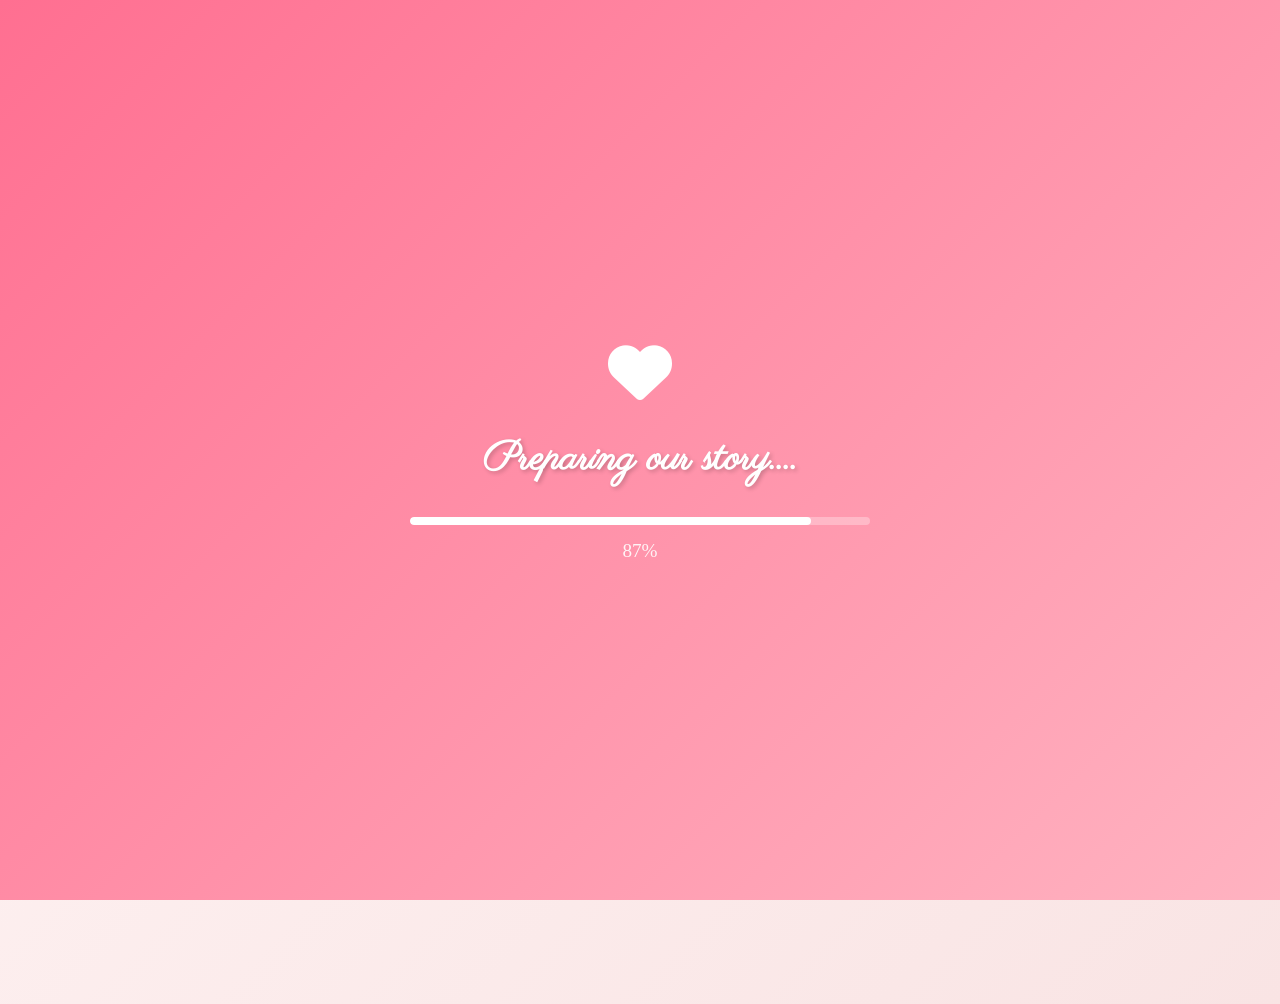
==== index.html @ 877147e9 "init" ====
<!DOCTYPE html>
<html lang="en">

<head>
    <meta charset="UTF-8">
    <meta name="viewport" content="width=device-width, initial-scale=1.0">
    <title>Our Love Story Flipbook</title>
    <link rel="stylesheet" href="https://cdnjs.cloudflare.com/ajax/libs/font-awesome/6.4.0/css/all.min.css">
    <style>
        @import url('https://fonts.googleapis.com/css2?family=Parisienne&Lora:wght@400;700&display=swap');

        :root {
            --primary-color: #ff6f91;
            --secondary-color: #ffb3c1;
            --accent-color: #ffe5d9;
            --dark-color: #2d1e2f;
            --light-color: #fff5f5;
            --shadow: 0 8px 30px rgba(0, 0, 0, 0.15);
            --glow: 0 0 20px rgba(255, 111, 145, 0.3);
        }

        * {
            margin: 0;
            padding: 0;
            box-sizing: border-box;
        }

        body {
            font-family: 'Lora', serif;
            background: linear-gradient(135deg, #fff5f5 0%, #f9e4e4 100%);
            min-height: 100vh;
            display: flex;
            flex-direction: column;
            justify-content: center;
            align-items: center;
            overflow-x: hidden;
            padding: 5vh 0;
        }

        .title-container {
            text-align: center;
            margin-bottom: 5vh;
            animation: writeTitle 2s ease-in forwards;
            position: relative;
        }

        .main-title {
            font-family: 'Parisienne', cursive;
            font-size: clamp(3rem, 8vw, 4.5rem);
            color: var(--primary-color);
            margin-bottom: 1rem;
            text-shadow: 3px 3px 6px rgba(0, 0, 0, 0.1);
        }

        .subtitle {
            color: var(--dark-color);
            font-size: clamp(1rem, 3vw, 1.5rem);
            font-weight: 400;
            opacity: 0;
            animation: fadeIn 1s ease-in 2s forwards;
        }

        .book-container {
            width: clamp(80%, 90vw, 95%);
            height: clamp(400px, 70vh, 650px);
            position: relative;
            perspective: 2500px;
            margin: 0 auto;
            background: url('https://www.transparenttextures.com/patterns/floral-pattern.png');
            background-size: 150px;
            border-radius: 20px;
            padding: 2vw;
            box-shadow: var(--shadow);
        }

        .book {
            position: absolute;
            width: 100%;
            height: 100%;
            transform-style: preserve-3d;
            transition: transform 1.2s cubic-bezier(0.7, 0, 0.3, 1);
        }

        .page-wrapper {
            position: absolute;
            width: 100%;
            height: 100%;
            transform-style: preserve-3d;
            transform-origin: center left;
            transition: transform 1.2s cubic-bezier(0.7, 0, 0.3, 1), box-shadow 0.6s;
            border-radius: 10px 20px 20px 10px;
            overflow: hidden;
        }

        .page {
            position: absolute;
            width: 50%;
            height: 100%;
            top: 0;
            transform-origin: left center;
            background-color: var(--light-color);
            border-radius: 10px;
            box-shadow: var(--shadow);
            display: flex;
            flex-direction: column;
            align-items: center;
            justify-content: center;
            overflow: hidden;
            background-image: url('https://www.transparenttextures.com/patterns/vintage-paper.png');
        }

        .front {
            width: 100%;
            height: 100%;
            transform-origin: left center;
            backface-visibility: hidden;
            -webkit-backface-visibility: hidden;
            z-index: 2;
            background-color: var(--light-color);
            border-radius: 10px 20px 20px 10px;
            box-shadow: inset -10px 0 40px -10px rgba(0, 0, 0, 0.1);
        }

        .back {
            width: 100%;
            height: 100%;
            transform-origin: left center;
            backface-visibility: hidden;
            -webkit-backface-visibility: hidden;
            z-index: 1;
            transform: rotateY(180deg);
            background-color: var(--light-color);
            border-radius: 20px 10px 10px 20px;
            box-shadow: inset 10px 0 40px -10px rgba(0, 0, 0, 0.1);
        }

        .page-content {
            width: 100%;
            height: 100%;
            display: flex;
            flex-direction: column;
            justify-content: center;
            align-items: center;
            text-align: center;
            padding: clamp(20px, 4vw, 40px);
            position: relative;
            animation: fadeContent 1s ease-in forwards;
            overflow: hidden;
        }

        .cover .page-content {
            background: linear-gradient(135deg, var(--primary-color) 0%, var(--secondary-color) 100%);
            color: white;
            position: relative;
            border: 2px solid transparent;
            background-clip: padding-box;
        }

        .cover .page-content::before {
            content: '';
            position: absolute;
            top: -10px;
            left: -10px;
            right: -10px;
            bottom: -10px;
            background: url('https://www.transparenttextures.com/patterns/floral-pattern.png');
            background-size: 100px;
            opacity: 0.3;
            z-index: -1;
            border-radius: 15px;
        }

        .cover-ribbon {
            position: absolute;
            top: 50%;
            left: -5%;
            width: 110%;
            height: clamp(30px, 5vw, 40px);
            background: linear-gradient(90deg, var(--secondary-color), var(--primary-color));
            transform: rotate(-10deg) translateY(-50%);
            box-shadow: 0 5px 15px rgba(0, 0, 0, 0.2);
            z-index: 3;
            opacity: 0.9;
        }

        .cover-ribbon::after {
            content: '';
            position: absolute;
            right: -5%;
            top: 0;
            width: clamp(20px, 4vw, 40px);
            height: 100%;
            background: var(--primary-color);
            clip-path: polygon(0 0, 100% 50%, 0 100%);
        }

        .cover-title {
            font-family: 'Parisienne', cursive;
            font-size: clamp(2.5rem, 6vw, 3.8rem);
            margin-bottom: clamp(15px, 3vw, 25px);
            text-shadow: 3px 3px 6px rgba(0, 0, 0, 0.2);
            position: relative;
        }

        .cover-title::before,
        .cover-title::after {
            content: '✨';
            position: absolute;
            font-size: clamp(1rem, 2vw, 1.5rem);
            animation: sparkleTitle 4s infinite ease-in-out;
        }

        .cover-title::before {
            top: -10px;
            left: -20px;
        }

        .cover-title::after {
            bottom: -10px;
            right: -20px;
            animation-delay: 2s;
        }

        .cover-subtitle {
            font-family: 'Lora', serif;
            font-size: clamp(1.2rem, 3vw, 1.8rem);
            margin-bottom: clamp(20px, 5vw, 40px);
        }

        .toc-content {
            width: 90%;
            max-width: 600px;
            max-height: 80%;
            padding: clamp(10px, 3vw, 20px);
            border: 2px dashed var(--secondary-color);
            border-radius: 15px;
            background: rgba(255, 245, 245, 0.8);
            overflow-y: auto;
        }

        .toc-title {
            font-family: 'Parisienne', cursive;
            font-size: clamp(1.8rem, 5vw, 3rem);
            color: var(--primary-color);
            margin-bottom: clamp(10px, 2vw, 20px);
        }

        .toc-list {
            list-style: none;
            font-family: 'Lora', serif;
            font-size: clamp(0.9rem, 2.5vw, 1.3rem);
            color: var(--dark-color);
        }

        .toc-list li {
            display: flex;
            justify-content: space-between;
            margin-bottom: clamp(5px, 1vw, 10px);
            padding: clamp(3px, 1vw, 5px) clamp(5px, 2vw, 10px);
            transition: background 0.3s;
            cursor: pointer;
        }

        .toc-list li:hover {
            background: var(--accent-color);
            border-radius: 5px;
        }
        .heart-bubble-container {
    width: 90%;
    height: clamp(150px, 35vh, 280px);
    position: relative;
    overflow: hidden;
    border-radius: 15px;
    background: linear-gradient(135deg, rgba(255, 111, 145, 0.1), rgba(255, 227, 227, 0.3));
    box-shadow: 0 8px 20px rgba(0, 0, 0, 0.15);
    margin: clamp(15px, 3vw, 25px) 0;
    animation: fadeInImage 1s ease-in 0.5s forwards;
}

.heart-bubble {
    position: absolute;
    width: clamp(20px, 5vw, 30px);
    height: clamp(20px, 5vw, 30px);
    background: radial-gradient(circle, rgba(255, 111, 145, 0.8), rgba(255, 111, 145, 0));
    clip-path: polygon(50% 0%, 100% 30%, 80% 100%, 20% 100%, 0% 30%);
    animation: floatBubble 5s infinite ease-in-out;
    opacity: 0.7;
}

.heart-bubble:nth-child(1) { left: 20%; animation-delay: 0s; }
.heart-bubble:nth-child(2) { left: 40%; animation-delay: 1s; }
.heart-bubble:nth-child(3) { left: 60%; animation-delay: 2s; }
.heart-bubble:nth-child(4) { left: 80%; animation-delay: 3s; }
.heart-bubble:nth-child(5) { left: 30%; animation-delay: 4s; }
.timeline-container {
    width: 90%;
    height: clamp(150px, 35vh, 280px);
    overflow-y: auto;
    border-radius: 15px;
    background: rgba(255, 245, 245, 0.9);
    box-shadow: 0 8px 20px rgba(0, 0, 0, 0.15);
    margin: clamp(15px, 3vw, 25px) 0;
    padding: 10px;
    position: relative;
    animation: fadeInImage 1s ease-in 0.5s forwards;
}

.timeline {
    position: relative;
    padding-left: 30px;
}

.timeline::before {
    content: '';
    position: absolute;
    left: 15px;
    top: 0;
    bottom: 0;
    width: 2px;
    background: var(--secondary-color);
}

.timeline-item {
    position: relative;
    margin-bottom: 20px;
    opacity: 0;
    animation: fadeIn 0.5s ease-in forwards;
}

.timeline-item:nth-child(1) { animation-delay: 0.2s; }
.timeline-item:nth-child(2) { animation-delay: 0.4s; }
.timeline-item:nth-child(3) { animation-delay: 0.6s; }

.timeline-item::before {
    content: '';
    position: absolute;
    left: -25px;
    top: 5px;
    width: 12px;
    height: 12px;
    background: var(--primary-color);
    border-radius: 50%;
    border: 2px solid var(--light-color);
}

.timeline-date {
    font-family: 'Lora', serif;
    font-size: clamp(0.8rem, 2vw, 1rem);
    color: var(--dark-color);
    font-weight: 600;
}

.timeline-text {
    font-family: 'Lora', serif;
    font-size: clamp(0.9rem, 2.5vw, 1.2rem);
    color: var(--dark-color);
    margin-top: 5px;
}

@media (max-width: 768px) {
    .timeline-container {
        height: clamp(120px, 30vh, 220px);
    }

    .timeline-text {
        font-size: clamp(0.8rem, 2vw, 1.1rem);
    }
}

@media (max-width: 480px) {
    .timeline-container {
        height: clamp(100px, 25vh, 180px);
    }

    .timeline-text {
        font-size: clamp(0.7rem, 1.8vw, 1rem);
    }
}
.letter-container {
    width: 90%;
    height: clamp(150px, 35vh, 280px);
    perspective: 1000px;
    border-radius: 15px;
    box-shadow: 0 8px 20px rgba(0, 0, 0, 0.15);
    margin: clamp(15px, 3vw, 25px) 0;
    display: flex;
    justify-content: center;
    align-items: center;
    background: rgba(255, 245, 245, 0.9);
    animation: fadeInImage 1s ease-in 0.5s forwards;
}

.letter {
    width: 80%;
    height: 60%;
    position: relative;
    transform-style: preserve-3d;
    transition: transform 1s ease;
}

.letter-front, .letter-back {
    position: absolute;
    width: 100%;
    height: 100%;
    backface-visibility: hidden;
    border-radius: 10px;
    display: flex;
    justify-content: center;
    align-items: center;
}

.letter-front {
    background: linear-gradient(135deg, var(--secondary-color), var(--primary-color));
    box-shadow: 0 5px 15px rgba(0, 0, 0, 0.2);
}

.letter-back {
    background: var(--light-color);
    transform: rotateY(180deg);
    padding: 15px;
}

.letter-text {
    font-family: 'Lora', serif;
    font-size: clamp(0.9rem, 2.5vw, 1.2rem);
    color: var(--dark-color);
    text-align: center;
}

.letter-container:hover .letter {
    transform: rotateY(180deg);
}

@media (max-width: 768px) {
    .letter-container {
        height: clamp(120px, 30vh, 220px);
    }

    .letter-text {
        font-size: clamp(0.8rem, 2vw, 1.1rem);
    }
}

@media (max-width: 480px) {
    .letter-container {
        height: clamp(100px, 25vh, 180px);
    }

    .letter-text {
        font-size: clamp(0.7rem, 1.8vw, 1rem);
    }
}
.love-quote {
    position: absolute;
    top: 50%;
    left: 50%;
    transform: translate(-50%, -50%);
    font-family: 'Parisienne', cursive;
    font-size: clamp(1.2rem, 3vw, 1.8rem);
    color: var(--primary-color);
    text-shadow: 1px 1px 3px rgba(0, 0, 0, 0.2);
    opacity: 0;
    animation: fadeIn 1s ease-in 0.5s forwards;
}

@keyframes floatBubble {
    0% {
        transform: translateY(100%) scale(0.5);
        opacity: 0;
    }
    50% {
        opacity: 0.7;
    }
    100% {
        transform: translateY(-150%) scale(1);
        opacity: 0;
    }
}

@media (max-width: 768px) {
    .heart-bubble-container {
        height: clamp(120px, 30vh, 220px);
    }

    .love-quote {
        font-size: clamp(1rem, 2.5vw, 1.5rem);
    }
}

@media (max-width: 480px) {
    .heart-bubble-container {
        height: clamp(100px, 25vh, 180px);
    }

    .love-quote {
        font-size: clamp(0.8rem, 2vw, 1.2rem);
    }
}

        .couple-content {
            display: flex;
            width: 100%;
            height: 80%;
            padding: clamp(10px, 2vw, 20px);
            background: linear-gradient(135deg, rgba(255, 245, 245, 0.9), rgba(255, 227, 227, 0.9));
            overflow-y: auto;
        }

        .person-info {
            width: 50%;
            display: flex;
            flex-direction: column;
            align-items: center;
            padding: clamp(5px, 1vw, 10px);
        }

        .person-photo {
            width: clamp(100px, 25vw, 200px);
            height: auto;
            aspect-ratio: 3/4;
            object-fit: cover;
            border-radius: 10px;
            box-shadow: 0 5px 15px rgba(0, 0, 0, 0.2);
            margin-bottom: clamp(10px, 2vw, 15px);
        }

        .person-name {
            font-family: 'Parisienne', cursive;
            font-size: clamp(1.2rem, 4vw, 2rem);
            color: var(--primary-color);
            margin-bottom: clamp(5px, 1vw, 10px);
        }

        .person-details {
            font-family: 'Lora', serif;
            font-size: clamp(0.8rem, 2vw, 1.1rem);
            color: var(--dark-color);
            text-align: center;
            line-height: 1.6;
        }

        .page-title {
            font-family: 'Parisienne', cursive;
            font-size: clamp(1.8rem, 5vw, 2.8rem);
            color: var(--primary-color);
            margin-bottom: clamp(15px, 3vw, 25px);
            position: relative;
            padding-bottom: 15px;
        }

        .page-title:after {
            content: '';
            position: absolute;
            bottom: 0;
            left: 50%;
            transform: translateX(-50%);
            height: 4px;
            width: clamp(60px, 10vw, 80px);
            background: var(--secondary-color);
            border-radius: 2px;
        }

        .image-container {
            width: 90%;
            height: clamp(150px, 35vh, 280px);
            overflow: hidden;
            border-radius: 15px;
            margin: clamp(15px, 3vw, 25px) 0;
            box-shadow: 0 8px 20px rgba(0, 0, 0, 0.15);
            position: relative;
            opacity: 0;
            animation: fadeInImage 1s ease-in 0.5s forwards;
        }

        .image-container img {
            width: 100%;
            height: 100%;
            object-fit: cover;
            transition: transform 0.6s ease, opacity 0.6s ease;
        }

        .image-container:hover img {
            transform: scale(1.1);
            opacity: 0.9;
        }

        .image-overlay {
            position: absolute;
            top: 0;
            left: 0;
            width: 100%;
            height: 100%;
            background: linear-gradient(to bottom, rgba(0, 0, 0, 0) 60%, rgba(0, 0, 0, 0.4) 100%);
        }

        .page-text {
            font-family: 'Lora', serif;
            font-size: clamp(1rem, 2.5vw, 1.4rem);
            line-height: 1.8;
            color: var(--dark-color);
            max-width: 90%;
            font-weight: 400;
        }

        .page-number {
            position: absolute;
            bottom: clamp(15px, 2vw, 25px);
            font-size: clamp(0.8rem, 2vw, 1rem);
            color: #888;
            font-weight: 400;
            font-style: italic;
        }

        .date-label {
            position: absolute;
            top: clamp(15px, 2vw, 25px);
            right: clamp(15px, 2vw, 25px);
            background-color: var(--accent-color);
            color: var(--dark-color);
            padding: clamp(6px, 1vw, 8px) clamp(10px, 2vw, 15px);
            font-size: clamp(0.8rem, 2vw, 1rem);
            border-radius: 25px;
            box-shadow: 0 3px 8px rgba(0, 0, 0, 0.1);
        }

        .flipped {
            transform: rotateY(-180deg);
            box-shadow: -8px 8px 20px rgba(0, 0, 0, 0.15);
        }

        .controls {
            display: flex;
            justify-content: center;
            gap: clamp(20px, 5vw, 40px);
            margin-top: clamp(20px, 5vh, 50px);
            animation: fadeIn 1s ease-in;
        }

        .btn {
            padding: clamp(10px, 2vw, 15px) clamp(20px, 5vw, 40px);
            background: linear-gradient(135deg, var(--primary-color) 0%, var(--secondary-color) 100%);
            color: white;
            border: none;
            border-radius: 50px;
            cursor: pointer;
            font-family: 'Lora', serif;
            font-size: clamp(0.9rem, 2.5vw, 1.2rem);
            font-weight: 600;
            letter-spacing: 1.5px;
            box-shadow: var(--glow);
            transition: all 0.4s ease;
            display: flex;
            align-items: center;
            justify-content: center;
            gap: 10px;
            touch-action: manipulation;
        }

        .btn:hover {
            transform: translateY(-5px) scale(1.05);
            box-shadow: 0 10px 25px rgba(255, 111, 145, 0.5);
        }

        .btn:active {
            transform: translateY(0);
        }

        .btn:disabled {
            background: linear-gradient(135deg, #ddd 0%, #eee 100%);
            box-shadow: 0 4px 15px rgba(0, 0, 0, 0.1);
            cursor: not-allowed;
            transform: none;
        }

        .bookmark {
            position: absolute;
            top: -15px;
            right: clamp(30px, 5vw, 50px);
            width: clamp(40px, 8vw, 50px);
            height: clamp(80px, 15vh, 100px);
            background: linear-gradient(135deg, var(--primary-color), var(--secondary-color));
            clip-path: polygon(0 0, 100% 0, 100% 100%, 50% 85%, 0 100%);
            z-index: 3;
            transition: transform 0.4s ease;
            animation: ribbonGlow 3s infinite ease-in-out;
        }
        .page-number {
    position: absolute;
    right: 20px; /* Đặt khoảng cách từ mép phải */
    bottom: 20px; /* Đặt khoảng cách từ mép dưới */
    font-size: clamp(0.8rem, 2vw, 1rem); /* Kích thước chữ linh hoạt */
    color: #ff6f61; /* Màu sắc phù hợp với giao diện */
    z-index: 10; /* Đảm bảo số trang không bị che bởi các phần tử khác */
}

        .bookmark:hover {
            transform: translateY(-8px);
        }

        .heart {
            position: absolute;
            color: var(--primary-color);
            animation: floatHeart 5s ease-in forwards;
            z-index: 1000;
            opacity: 0;
            font-size: clamp(1.2rem, 3vw, 1.8rem);
        }

        .sparkle {
            position: absolute;
            width: clamp(8px, 2vw, 10px);
            height: clamp(8px, 2vw, 10px);
            background: radial-gradient(circle, rgba(255, 255, 255, 0.8), rgba(255, 111, 145, 0));
            border-radius: 50%;
            animation: sparkle 1.5s ease-in-out forwards;
            z-index: 1000;
        }

        

        @keyframes floatHeart {
            0% {
                transform: translateY(0) rotate(0deg) scale(0);
                opacity: 0;
            }

            10% {
                opacity: 1;
                transform: translateY(0) rotate(0deg) scale(1);
            }

            100% {
                transform: translateY(-250px) rotate(360deg) scale(0.6);
                opacity: 0;
            }
        }

        @keyframes sparkle {
            0% {
                transform: scale(0);
                opacity: 1;
            }

            50% {
                transform: scale(1.5);
                opacity: 0.8;
            }

            100% {
                transform: scale(0);
                opacity: 0;
            }
        }

        @keyframes sparkleTitle {
            0% {
                opacity: 0;
                transform: scale(0.5);
            }

            50% {
                opacity: 1;
                transform: scale(1);
            }

            100% {
                opacity: 0;
                transform: scale(0.5);
            }
        }

        @keyframes ribbonGlow {
            0% {
                box-shadow: 0 0 10px var(--primary-color);
            }

            50% {
                box-shadow: 0 0 20px var(--secondary-color);
            }

            100% {
                box-shadow: 0 0 10px var(--primary-color);
            }
        }

        @keyframes fadeIn {
            from {
                opacity: 0;
                transform: translateY(30px);
            }

            to {
                opacity: 1;
                transform: translateY(0);
            }
        }

        @keyframes fadeInImage {
            from {
                opacity: 0;
                transform: translateY(20px);
            }

            to {
                opacity: 1;
                transform: translateY(0);
            }
        }

        @keyframes fadeContent {
            from {
                opacity: 0;
            }

            to {
                opacity: 1;
            }
        }

        @keyframes writeTitle {
            from {
                width: 0;
                opacity: 0;
            }

            to {
                width: 100%;
                opacity: 1;
            }
        }

        .page-corner {
            position: absolute;
            bottom: 0;
            right: 0;
            width: clamp(40px, 8vw, 60px);
            height: clamp(40px, 8vw, 60px);
            background: linear-gradient(135deg, transparent 50%, rgba(0, 0, 0, 0.05) 50%);
            border-radius: 0 0 10px 0;
            cursor: pointer;
            transition: background 0.3s;
        }

        .page-corner:hover {
            background: linear-gradient(135deg, transparent 50%, var(--secondary-color) 50%);
        }

        .polaroid {
            background: linear-gradient(145deg, #fff, #f5f5f5);
            padding: clamp(8px, 2vw, 12px) clamp(8px, 2vw, 12px) clamp(20px, 5vw, 35px);
            box-shadow: 0 6px 18px rgba(0, 0, 0, 0.15);
            transform: rotate(-5deg);
            transition: transform 0.4s ease;
            margin-bottom: clamp(15px, 3vw, 25px);
            border: 1px solid rgba(0, 0, 0, 0.05);
            width: clamp(200px, 50vw, 350px);
        }

        .polaroid:hover {
            transform: rotate(0) scale(1.05);
        }

        .polaroid img {
            width: 100%;
            height: auto;
            aspect-ratio: 4/3;
            object-fit: cover;
        }

        .polaroid-caption {
            font-family: 'Lora', serif;
            font-size: clamp(1rem, 2.5vw, 1.5rem);
            margin-top: clamp(8px, 2vw, 12px);
            color: var(--dark-color);
        }

        .last-page {
            background: linear-gradient(135deg, var(--secondary-color) 0%, var(--primary-color) 100%);
            color: white;
        }

        .heart-decoration {
            position: absolute;
            font-size: clamp(1.5rem, 4vw, 2.5rem);
            color: rgba(255, 255, 255, 0.25);
        }

        .flower-decoration {
            position: absolute;
            font-size: clamp(1.2rem, 3vw, 2rem);
            color: var(--secondary-color);
            opacity: 0.3;
        }

        .sound-toggle {
            position: absolute;
            top: clamp(15px, 2vw, 25px);
            right: clamp(15px, 2vw, 25px);
            background: rgba(255, 255, 255, 0.9);
            border-radius: 50%;
            width: clamp(40px, 8vw, 50px);
            height: clamp(40px, 8vw, 50px);
            display: flex;
            align-items: center;
            justify-content: center;
            cursor: pointer;
            box-shadow: 0 3px 10px rgba(0, 0, 0, 0.1);
            z-index: 1000;
            transition: all 0.4s;
        }

        .sound-toggle:hover {
            transform: scale(1.15);
            box-shadow: 0 5px 15px rgba(0, 0, 0, 0.2);
        }

        @media (max-width: 1024px) {
            .book-container {
                height: clamp(350px, 65vh, 550px);
            }

            .page-content {
                padding: clamp(15px, 3vw, 30px);
            }
        }

        @media (max-width: 768px) {
            .image-container {
        height: auto; /* Để ảnh tự điều chỉnh */
    }
            .book-container {
                height: clamp(300px, 60vh, 500px);
                width: 95%;
            }

            .main-title {
                font-size: clamp(2.5rem, 7vw, 3.5rem);
            }

            .cover-title {
                font-size: clamp(2rem, 5vw, 3rem);
            }

            .page-title {
                font-size: clamp(1.5rem, 4vw, 2.2rem);
            }

            .page-text {
                font-size: clamp(0.9rem, 2vw, 1.2rem);
                line-height: 1.6;
            }

            .image-container {
                height: clamp(120px, 30vh, 220px);
            }

            .polaroid {
                width: clamp(150px, 45vw, 300px);
            }

            .btn {
                padding: clamp(8px, 2vw, 12px) clamp(15px, 4vw, 30px);
                font-size: clamp(0.8rem, 2vw, 1rem);
            }

            .cover-ribbon {
                height: clamp(25px, 4vw, 35px);
            }

            .toc-content {
                width: 95%;
                max-height: 70%;
                padding: clamp(8px, 2vw, 15px);
            }

            .toc-title {
                font-size: clamp(1.5rem, 4vw, 2.5rem);
                margin-bottom: clamp(8px, 1.5vw, 15px);
            }

            .toc-list {
                font-size: clamp(0.8rem, 2vw, 1.1rem);
            }

            .toc-list li {
                margin-bottom: clamp(3px, 0.8vw, 8px);
                padding: clamp(2px, 0.8vw, 4px) clamp(4px, 1.5vw, 8px);
            }

            .couple-content {
                flex-direction: column;
                height: 85%;
                padding: clamp(8px, 1.5vw, 15px);
            }

            .person-info {
                width: 100%;
                padding: clamp(4px, 0.8vw, 8px);
            }

            .person-photo {
                width: clamp(80px, 20vw, 150px);
            }

            .person-name {
                font-size: clamp(1rem, 3vw, 1.8rem);
                margin-bottom: clamp(4px, 0.8vw, 8px);
            }

            .person-details {
                font-size: clamp(0.7rem, 1.8vw, 1rem);
                line-height: 1.5;
            }
        }

        @media (max-width: 480px) {
            .book-container {
                height: clamp(250px, 55vh, 450px);
                padding: 10px;
            }

            .main-title {
                font-size: clamp(2rem, 6vw, 3rem);
            }

            .subtitle {
                font-size: clamp(0.8rem, 2vw, 1.2rem);
            }

            .cover-title {
                font-size: clamp(1.8rem, 4vw, 2.5rem);
            }

            .cover-subtitle {
                font-size: clamp(1rem, 2.5vw, 1.4rem);
            }

            .page-title {
                font-size: clamp(1.2rem, 3vw, 1.8rem);
                margin-bottom: clamp(10px, 2vw, 15px);
            }

            .page-text {
                font-size: clamp(0.8rem, 2vw, 1rem);
            }

            .image-container {
                height: clamp(100px, 25vh, 180px);
            }

            .polaroid {
                width: clamp(120px, 40vw, 250px);
            }

            .btn {
                padding: clamp(6px, 1.5vw, 10px) clamp(12px, 3vw, 25px);
                font-size: clamp(0.7rem, 1.8vw, 0.9rem);
            }

            .bookmark {
                width: clamp(30px, 6vw, 40px);
                height: clamp(60px, 12vh, 80px);
            }

            .cover-ribbon {
                height: clamp(20px, 3vw, 30px);
                left: -8%;
                width: 116%;
            }

            .cover-ribbon::after {
                width: clamp(15px, 3vw, 20px);
            }

            .sound-toggle {
                width: clamp(30px, 6vw, 40px);
                height: clamp(30px, 6vw, 40px);
            }

            .toc-content {
                width: 98%;
                max-height: 65%;
                padding: clamp(5px, 1.5vw, 10px);
                border-width: 1px;
            }

            .toc-title {
                font-size: clamp(1.2rem, 3.5vw, 2rem);
                margin-bottom: clamp(5px, 1vw, 10px);
            }

            .toc-list {
                font-size: clamp(0.7rem, 1.8vw, 1rem);
            }

            .toc-list li {
                margin-bottom: clamp(2px, 0.5vw, 5px);
                padding: clamp(1px, 0.5vw, 3px) clamp(3px, 1vw, 5px);
            }

            .couple-content {
                padding: clamp(5px, 1vw, 10px);
                height: 80%;
            }

            .person-photo {
                width: clamp(60px, 18vw, 120px);
            }

            .person-name {
                font-size: clamp(0.9rem, 2.5vw, 1.5rem);
                margin-bottom: clamp(3px, 0.5vw, 5px);
            }

            .person-details {
                font-size: clamp(0.6rem, 1.5vw, 0.9rem);
                line-height: 1.4;
            }
        }

        @media (max-width: 360px) {
            .book-container {
                height: clamp(200px, 50vh, 400px);
            }

            .polaroid {
                width: clamp(100px, 35vw, 200px);
            }

            .image-container {
                height: clamp(80px, 20vh, 150px);
            }

            .toc-content {
                max-height: 60%;
                padding: clamp(3px, 1vw, 8px);
            }

            .toc-title {
                font-size: clamp(1rem, 3vw, 1.8rem);
            }

            .toc-list {
                font-size: clamp(0.6rem, 1.5vw, 0.9rem);
            }

            .couple-content {
                padding: clamp(3px, 0.8vw, 8px);
                height: 75%;
            }

            .person-photo {
                width: clamp(50px, 15vw, 100px);
            }
        }
        /* Loading Screen Styles */
.loading-screen {
    position: fixed;
    top: 0;
    left: 0;
    width: 100%;
    height: 100%;
    background: linear-gradient(135deg, #ff6f91 0%, #ffb3c1 100%);
    display: flex;
    justify-content: center;
    align-items: center;
    z-index: 9999;
    transition: opacity 0.8s ease, visibility 0.8s ease;
}

.loading-content {
    text-align: center;
    color: white;
    padding: 20px;
    max-width: 500px;
    width: 90%;
}

.loading-heart {
    font-size: 4rem;
    margin-bottom: 20px;
    animation: heartbeat 1.5s ease-in-out infinite;
}

.loading-title {
    font-family: 'Parisienne', cursive;
    font-size: clamp(1.5rem, 4vw, 2.5rem);
    margin-bottom: 30px;
    text-shadow: 2px 2px 4px rgba(0, 0, 0, 0.2);
}

.loading-bar {
    width: 100%;
    height: 8px;
    background: rgba(255, 255, 255, 0.3);
    border-radius: 10px;
    overflow: hidden;
    margin-bottom: 15px;
}

.loading-progress {
    width: 0%;
    height: 100%;
    background: white;
    border-radius: 10px;
    transition: width 0.3s ease;
}

.loading-text {
    font-family: 'Lora', serif;
    font-size: 1.2rem;
    opacity: 0.9;
}

@keyframes heartbeat {
    0% {
        transform: scale(1);
    }
    50% {
        transform: scale(1.1);
    }
    100% {
        transform: scale(1);
    }
}

/* Hide content initially */
body > *:not(.loading-screen) {
    opacity: 0;
    visibility: hidden;
    transition: opacity 0.5s ease, visibility 0.5s ease;
}

body.loaded > *:not(.loading-screen) {
    opacity: 1;
    visibility: visible;
}

body.loaded .loading-screen {
    opacity: 0;
    visibility: hidden;
}

.toc-section {
    margin-bottom: 25px;
    padding-bottom: 15px;
    border-bottom: 1px dashed var(--secondary-color);
}

.toc-section:last-child {
    border-bottom: none;
    margin-bottom: 0;
}

.toc-section-title {
    font-family: 'Lora', serif;
    font-size: clamp(1.1rem, 3vw, 1.4rem);
    color: var(--primary-color);
    margin-bottom: 15px;
    padding-bottom: 5px;
    border-bottom: 2px solid var(--accent-color);
}

.toc-list {
    list-style: none;
    font-family: 'Lora', serif;
    font-size: clamp(0.9rem, 2.5vw, 1.3rem);
    color: var(--dark-color);
}

.toc-list li {
    display: flex;
    justify-content: space-between;
    margin-bottom: clamp(5px, 1vw, 10px);
    padding: clamp(3px, 1vw, 5px) clamp(5px, 2vw, 10px);
    transition: background 0.3s;
    cursor: pointer;
    border-left: 3px solid transparent;
}

.toc-list li:hover {
    background: var(--accent-color);
    border-radius: 5px;
    border-left: 3px solid var(--primary-color);
}

/* Phần đầu tiên có màu nền nhẹ */
.toc-section:first-child .toc-list li {
    background: rgba(255, 111, 145, 0.05);
}

.toc-section:first-child .toc-list li:hover {
    background: rgba(255, 111, 145, 0.15);
}

/* Responsive adjustments */
@media (max-width: 768px) {
    .toc-section-title {
        font-size: clamp(1rem, 2.8vw, 1.2rem);
        margin-bottom: 10px;
    }
    
    .toc-list {
        font-size: clamp(0.8rem, 2vw, 1.1rem);
    }
    
    .toc-section {
        margin-bottom: 20px;
        padding-bottom: 10px;
    }
}

@media (max-width: 480px) {
    .toc-section-title {
        font-size: clamp(0.9rem, 2.5vw, 1.1rem);
    }
    
    .toc-list {
        font-size: clamp(0.7rem, 1.8vw, 1rem);
    }
    
    .toc-list li {
        padding: clamp(2px, 0.8vw, 4px) clamp(3px, 1.5vw, 8px);
    }
}

/* ===== FIXED PAGE 4 STYLES ===== */

/* Creative Layout for Page 4 */
.creative-layout {
    padding: 15px;
    overflow: hidden;
    position: relative;
    height: 100%;
    display: flex;
    flex-direction: column;
}

.creative-layout .page-title {
    font-size: 1.8rem;
    margin-bottom: 15px;
    text-align: center;
    color: var(--primary-color);
    text-shadow: 2px 2px 4px rgba(0, 0, 0, 0.1);
    flex-shrink: 0;
}

/* Photo Collage - FIXED HEIGHT AND SPACING */
.photo-collage {
    position: relative;
    width: 100%;
    height: 240px; /* Giảm chiều cao */
    margin: 10px 0;
    overflow: hidden;
    flex-grow: 1;
}

.photo-item {
    position: relative;
    transition: transform 0.4s ease;
    z-index: 1;
}

.photo-item:hover {
    transform: scale(1.05) rotate(0deg) !important;
    z-index: 10 !important;
}

.photo-frame {
    background: white;
    padding: 8px;
    border-radius: 8px;
    box-shadow: 0 6px 20px rgba(0, 0, 0, 0.15);
    position: relative;
    border: 2px solid var(--secondary-color);
    transition: transform 0.4s ease;
}

.photo-frame img {
    width: 140px;
    height: 140px;
    object-fit: cover;
    border-radius: 5px;
    display: block;
    transition: transform 0.4s ease;
}

.photo-frame:hover {
    transform: scale(1.02);
}

.photo-frame:hover img {
    transform: scale(1.03);
}

.photo-caption {
    text-align: center;
    font-family: 'Lora', serif;
    font-size: 0.75rem;
    color: var(--primary-color);
    margin-top: 5px;
    font-weight: 600;
}


/* FIXED POSITIONS - Photo 1 - Top left, rotated */
.photo-1 {
    top: 5px;
    left: 5px;
    transform: rotate(-8deg);
    z-index: 2;
}

/* FIXED POSITIONS - Photo 2 - Top right, rotated opposite */
.photo-2 {
    top: 5px;
    right: 5px;
    transform: rotate(6deg);
    z-index: 2;
}

/* FIXED POSITIONS - Photo 3 - Center, bigger */
.photo-3 {
    top: 60px; /* Điều chỉnh vị trí */
    left: 50%;
    transform: translateX(-50%) rotate(-2deg);
    z-index: 3;
}

/* Polaroid frames */
.polaroid-frame {
    background: white;
    padding: 8px 8px 30px 8px;
    border-radius: 3px;
    box-shadow: 0 4px 15px rgba(0, 0, 0, 0.15);
    position: relative;
    border: 1px solid #eee;
}

.polaroid-frame img {
    width: 120px; /* Giảm kích thước */
    height: 120px;
    object-fit: cover;
    border-radius: 2px;
    display: block;
}

.polaroid-label {
    text-align: center;
    font-family: 'Lora', serif;
    font-size: 0.75rem;
    color: #666;
    margin-top: 5px;
    font-weight: 500;
}

.polaroid-tape {
    position: absolute;
    top: -10px;
    left: 50%;
    transform: translateX(-50%);
    width: 40px;
    height: 15px;
    background: rgba(255, 255, 255, 0.7);
    clip-path: polygon(0% 0%, 100% 0%, 80% 100%, 20% 100%);
    opacity: 0.8;
}

/* Main photo frame */
.photo-main-frame {
    position: relative;
    background: white;
    padding: 8px;
    border-radius: 8px;
    box-shadow: 0 8px 25px rgba(0, 0, 0, 0.2);
    border: 2px solid var(--secondary-color);
}

.photo-main-frame img {
    width: 140px; /* Giảm kích thước */
    height: 140px;
    object-fit: cover;
    border-radius: 5px;
    display: block;
}

.heart-burst {
    position: absolute;
    top: -10px;
    right: -10px;
    width: 25px;
    height: 25px;
    background: var(--primary-color);
    border-radius: 50%;
    display: flex;
    align-items: center;
    justify-content: center;
    z-index: 4;
    animation: pulse 2s infinite ease-in-out;
    box-shadow: 0 4px 15px rgba(255, 111, 145, 0.4);
}

.heart-burst i {
    color: white;
    font-size: 0.9rem;
}

.photo-caption-main {
    text-align: center;
    font-family: 'Lora', serif;
    font-size: 0.75rem;
    color: var(--primary-color);
    margin-top: 5px;
    font-weight: 600;
    line-height: 1.3;
}

/* FIXED POSITIONS - Floating text bubbles */
.floating-text {
    position: absolute;
    z-index: 5;
}

/* FIXED - Floating 1 position */
.floating-1 {
    top: 30px;
    left: 50%;
    transform: translateX(-50%) rotate(-3deg);
}

/* FIXED - Floating 2 position */
.floating-2 {
    bottom: 20px;
    left: 50%;
    transform: translateX(-50%) rotate(4deg);
}

.text-bubble {
    background: rgba(255, 255, 255, 0.95);
    padding: 8px 10px;
    border-radius: 12px;
    box-shadow: 0 4px 12px rgba(0, 0, 0, 0.1);
    border: 1px solid var(--secondary-color);
    max-width: 130px;
    font-family: 'Lora', serif;
    font-size: 0.7rem;
    line-height: 1.3;
    color: var(--dark-color);
    text-align: center;
    position: relative;
}

.text-bubble:before {
    content: '';
    position: absolute;
    bottom: -6px;
    left: 50%;
    transform: translateX(-50%);
    width: 0;
    height: 0;
    border-left: 6px solid transparent;
    border-right: 6px solid transparent;
    border-top: 6px solid var(--secondary-color);
}

/* FIXED - Footer text with better spacing */
.collage-footer {
    margin-top: 10px;
    padding: 10px;
    background: rgba(255, 245, 245, 0.7);
    border-radius: 10px;
    border-left: 4px solid var(--primary-color);
    flex-shrink: 0;
}

.love-note {
    font-family: 'Lora', serif;
    font-size: 0.8rem;
    line-height: 1.4;
    color: var(--dark-color);
    text-align: center;
    margin-bottom: 5px;
}

.highlight {
    color: var(--primary-color);
    font-weight: 600;
    font-size: 0.9rem;
    text-shadow: 1px 1px 2px rgba(0, 0, 0, 0.1);
}

.signature {
    text-align: center;
    margin-top: 8px;
    position: relative;
}

.signature-line {
    width: 60px;
    height: 1px;
    background: var(--primary-color);
    margin: 0 auto 4px;
    opacity: 0.6;
}

.signature span {
    font-family: 'Parisienne', cursive;
    font-size: 1rem;
    color: var(--primary-color);
}

/* Animations */
@keyframes pulse {
    0% {
        transform: scale(1);
        box-shadow: 0 4px 15px rgba(255, 111, 145, 0.4);
    }
    50% {
        transform: scale(1.1);
        box-shadow: 0 6px 20px rgba(255, 111, 145, 0.6);
    }
    100% {
        transform: scale(1);
        box-shadow: 0 4px 15px rgba(255, 111, 145, 0.4);
    }
}

/* FIXED - Responsive adjustments */
@media (max-width: 768px) {
    .creative-layout .page-title {
        font-size: 1.5rem;
        margin-bottom: 10px;
    }
    
    .photo-collage {
        height: 220px;
        margin: 8px 0;
    }
    
    .polaroid-frame img {
        width: 100px;
        height: 100px;
    }
    
    .photo-main-frame img {
        width: 120px;
        height: 120px;
    }
    
    .photo-1 {
        top: 3px;
        left: 3px;
        transform: rotate(-10deg) scale(0.9);
    }
    
    .photo-2 {
        top: 3px;
        right: 3px;
        transform: rotate(8deg) scale(0.9);
    }
    
    .photo-3 {
        top: 50px;
        transform: translateX(-50%) rotate(-3deg) scale(0.9);
    }
    
    .floating-1 {
        top: 25px;
    }
    
    .floating-2 {
        bottom: 15px;
    }
    
    .text-bubble {
        max-width: 110px;
        padding: 6px 8px;
        font-size: 0.65rem;
    }
    
    .love-note {
        font-size: 0.75rem;
        line-height: 1.3;
    }
}

@media (max-width: 480px) {
    .creative-layout .page-title {
        font-size: 1.3rem;
        margin-bottom: 8px;
    }
    
    .photo-collage {
        height: 180px;
    }
    
    .polaroid-frame img {
        width: 80px;
        height: 80px;
    }
    
    .photo-main-frame img {
        width: 100px;
        height: 100px;
    }
    
    .photo-1 {
        transform: rotate(-12deg) scale(0.8);
    }
    
    .photo-2 {
        transform: rotate(10deg) scale(0.8);
    }
    
    .photo-3 {
        top: 40px;
        transform: translateX(-50%) rotate(-4deg) scale(0.8);
    }
    
    .floating-1 {
        top: 20px;
    }
    
    .floating-2 {
        bottom: 10px;
    }
    
    .text-bubble {
        max-width: 90px;
        padding: 5px 7px;
        font-size: 0.6rem;
        line-height: 1.2;
    }
    
    .love-note {
        font-size: 0.7rem;
        line-height: 1.2;
    }
    
    .collage-footer {
        padding: 8px;
        margin-top: 5px;
    }
}

/* ===== MULTIPLE LAYOUT STYLES ===== */

/* Layout 1: Classic 3-photo with different arrangement */
.layout-1 {
    padding: 15px;
    overflow: hidden;
    position: relative;
    height: 100%;
    display: flex;
    flex-direction: column;
}

.layout-1 .page-title {
    font-size: 1.8rem;
    margin-bottom: 15px;
    text-align: center;
    color: var(--primary-color);
    text-shadow: 2px 2px 4px rgba(0, 0, 0, 0.1);
    flex-shrink: 0;
}

.layout-1 .photo-collage {
    position: relative;
    width: 100%;
    height: 240px;
    margin: 10px 0;
    overflow: hidden;
    flex-grow: 1;
    display: flex;
    justify-content: center;
    align-items: center;
    gap: 15px;
}

/* Photo arrangement for layout 1 - Horizontal */
.layout-1 .photo-item {
    flex: 1;
}

.layout-1 .photo-item:nth-child(1) {
    transform: rotate(-3deg);
}

.layout-1 .photo-item:nth-child(2) {
    transform: rotate(2deg);
    z-index: 2;
}

.layout-1 .photo-item:nth-child(3) {
    transform: rotate(1deg);
}

/* Layout 2: Pyramid arrangement */
.layout-2 {
    padding: 15px;
    overflow: hidden;
    position: relative;
    height: 100%;
    display: flex;
    flex-direction: column;
}

.layout-2 .page-title {
    font-size: 1.8rem;
    margin-bottom: 15px;
    text-align: center;
    color: var(--primary-color);
    text-shadow: 2px 2px 4px rgba(0, 0, 0, 0.1);
    flex-shrink: 0;
}

.layout-2 .photo-collage {
    position: relative;
    width: 100%;
    height: 240px;
    margin: 10px 0;
    overflow: hidden;
    flex-grow: 1;
    display: flex;
    flex-direction: column;
    align-items: center;
    justify-content: center;
}

.layout-2 .photo-item {
    position: absolute;
}

.layout-2 .photo-item:nth-child(1) {
    top: 20px;
    left: 50%;
    transform: translateX(-50%) rotate(-5deg);
}

.layout-2 .photo-item:nth-child(2) {
    bottom: 40px;
    left: 20%;
    transform: rotate(3deg);
}

.layout-2 .photo-item:nth-child(3) {
    bottom: 40px;
    right: 20%;
    transform: rotate(-4deg);
}

/* Layout 3: Diagonal arrangement */
.layout-3 {
    padding: 15px;
    overflow: hidden;
    position: relative;
    height: 100%;
    display: flex;
    flex-direction: column;
}

.layout-3 .page-title {
    font-size: 1.8rem;
    margin-bottom: 15px;
    text-align: center;
    color: var(--primary-color);
    text-shadow: 2px 2px 4px rgba(0, 0, 0, 0.1);
    flex-shrink: 0;
}

.layout-3 .photo-collage {
    position: relative;
    width: 100%;
    height: 240px;
    margin: 10px 0;
    overflow: hidden;
    flex-grow: 1;
}

.layout-3 .photo-item {
    position: absolute;
}

.layout-3 .photo-item:nth-child(1) {
    top: 20px;
    left: 20px;
    transform: rotate(-8deg);
}

.layout-3 .photo-item:nth-child(2) {
    top: 60px;
    left: 50%;
    transform: translateX(-50%) rotate(2deg);
    z-index: 3;
}

.layout-3 .photo-item:nth-child(3) {
    bottom: 20px;
    right: 20px;
    transform: rotate(6deg);
}

/* Layout 4: Circular arrangement */
.layout-4 {
    padding: 15px;
    overflow: hidden;
    position: relative;
    height: 100%;
    display: flex;
    flex-direction: column;
}

.layout-4 .page-title {
    font-size: 1.8rem;
    margin-bottom: 15px;
    text-align: center;
    color: var(--primary-color);
    text-shadow: 2px 2px 4px rgba(0, 0, 0, 0.1);
    flex-shrink: 0;
}

.layout-4 .photo-collage {
    position: relative;
    width: 100%;
    height: 240px;
    margin: 10px 0;
    overflow: hidden;
    flex-grow: 1;
    display: flex;
    justify-content: center;
    align-items: center;
}

.layout-4 .photo-item {
    position: absolute;
    animation: float 3s ease-in-out infinite;
}

.layout-4 .photo-item:nth-child(1) {
    top: 30%;
    left: 20%;
    transform: rotate(-10deg);
    animation-delay: 0s;
}

.layout-4 .photo-item:nth-child(2) {
    top: 30%;
    right: 20%;
    transform: rotate(10deg);
    animation-delay: 1s;
}

.layout-4 .photo-item:nth-child(3) {
    bottom: 20%;
    left: 50%;
    transform: translateX(-50%) rotate(-5deg);
    animation-delay: 2s;
    z-index: 3;
}

.layout-4 .photo-item:hover {
    animation: none !important;
}

@keyframes float {
    0%, 100% {
        transform: translateY(0) rotate(var(--rotate, 0deg));
    }
    50% {
        transform: translateY(-10px) rotate(var(--rotate, 0deg));
    }
}

/* Layout 5: Vertical stack with text on side */
.layout-5 {
    padding: 15px;
    overflow: hidden;
    position: relative;
    height: 100%;
    display: flex;
    flex-direction: row;
    gap: 20px;
}

.layout-5 .page-title {
    font-size: 1.8rem;
    margin-bottom: 15px;
    text-align: center;
    color: var(--primary-color);
    text-shadow: 2px 2px 4px rgba(0, 0, 0, 0.1);
    flex-shrink: 0;
    width: 100%;
}

.layout-5 .photo-collage {
    flex: 1;
    display: flex;
    flex-direction: column;
    gap: 15px;
    justify-content: center;
}

.layout-5 .photo-item {
    position: relative;
}

.layout-5 .photo-item:nth-child(1) {
    transform: rotate(-2deg);
}

.layout-5 .photo-item:nth-child(2) {
    transform: rotate(1deg);
    align-self: center;
}

.layout-5 .photo-item:nth-child(3) {
    transform: rotate(3deg);
    align-self: flex-end;
}

.layout-5 .text-content {
    flex: 1;
    display: flex;
    flex-direction: column;
    justify-content: center;
    padding: 15px;
    background: rgba(255, 245, 245, 0.7);
    border-radius: 10px;
    border-left: 4px solid var(--primary-color);
}

/* Layout 6: Triangle arrangement */
.layout-6 {
    padding: 15px;
    overflow: hidden;
    position: relative;
    height: 100%;
    display: flex;
    flex-direction: column;
}

.layout-6 .page-title {
    font-size: 1.8rem;
    margin-bottom: 15px;
    text-align: center;
    color: var(--primary-color);
    text-shadow: 2px 2px 4px rgba(0, 0, 0, 0.1);
    flex-shrink: 0;
}

.layout-6 .photo-collage {
    position: relative;
    width: 100%;
    height: 240px;
    margin: 10px 0;
    overflow: hidden;
    flex-grow: 1;
}

.layout-6 .photo-item {
    position: absolute;
}

.layout-6 .photo-item:nth-child(1) {
    top: 10%;
    left: 25%;
    transform: rotate(-5deg);
}

.layout-6 .photo-item:nth-child(2) {
    top: 10%;
    right: 25%;
    transform: rotate(5deg);
}

.layout-6 .photo-item:nth-child(3) {
    bottom: 10%;
    left: 50%;
    transform: translateX(-50%) rotate(0deg);
    z-index: 2;
}

/* Layout 7: Diamond arrangement */
.layout-7 {
    padding: 15px;
    overflow: hidden;
    position: relative;
    height: 100%;
    display: flex;
    flex-direction: column;
}

.layout-7 .page-title {
    font-size: 1.8rem;
    margin-bottom: 15px;
    text-align: center;
    color: var(--primary-color);
    text-shadow: 2px 2px 4px rgba(0, 0, 0, 0.1);
    flex-shrink: 0;
}

.layout-7 .photo-collage {
    position: relative;
    width: 100%;
    height: 240px;
    margin: 10px 0;
    overflow: hidden;
    flex-grow: 1;
}

.layout-7 .photo-item {
    position: absolute;
}

.layout-7 .photo-item:nth-child(1) {
    top: 20%;
    left: 20%;
    transform: rotate(-7deg);
}

.layout-7 .photo-item:nth-child(2) {
    top: 20%;
    right: 20%;
    transform: rotate(7deg);
}

.layout-7 .photo-item:nth-child(3) {
    bottom: 20%;
    left: 40%;
    transform: rotate(-3deg);
    z-index: 2;
}

/* Text bubble styles for different layouts */
.text-bubble-1 {
    background: rgba(255, 255, 255, 0.95);
    padding: 12px 15px;
    border-radius: 15px;
    box-shadow: 0 5px 15px rgba(0, 0, 0, 0.1);
    border: 2px solid var(--secondary-color);
    max-width: 200px;
    font-family: 'Lora', serif;
    font-size: 0.85rem;
    line-height: 1.4;
    color: var(--dark-color);
    text-align: center;
    position: absolute;
    z-index: 5;
}

.text-bubble-2 {
    background: linear-gradient(135deg, var(--accent-color), #fff);
    padding: 10px 12px;
    border-radius: 12px;
    box-shadow: 0 4px 12px rgba(0, 0, 0, 0.1);
    border: 1px dashed var(--primary-color);
    max-width: 180px;
    font-family: 'Lora', serif;
    font-size: 0.8rem;
    line-height: 1.3;
    color: var(--dark-color);
    text-align: center;
    position: absolute;
    z-index: 5;
}

/* Responsive adjustments for all layouts */
@media (max-width: 768px) {
    .layout-1 .photo-collage,
    .layout-2 .photo-collage,
    .layout-3 .photo-collage,
    .layout-4 .photo-collage,
    .layout-6 .photo-collage,
    .layout-7 .photo-collage {
        height: 200px;
    }
    
    .layout-5 {
        flex-direction: column;
    }
    
    .layout-5 .photo-collage {
        height: 180px;
        flex-direction: row;
        justify-content: center;
        gap: 10px;
    }
    
    .photo-frame img {
        width: 100px;
        height: 100px;
    }
}

@media (max-width: 480px) {
    .layout-1 .photo-collage,
    .layout-2 .photo-collage,
    .layout-3 .photo-collage,
    .layout-4 .photo-collage,
    .layout-6 .photo-collage,
    .layout-7 .photo-collage {
        height: 160px;
    }
    
    .layout-5 .photo-collage {
        height: 140px;
    }
    
    .photo-frame img {
        width: 80px;
        height: 80px;
    }
    
    .text-bubble-1,
    .text-bubble-2 {
        max-width: 120px;
        padding: 8px 10px;
        font-size: 0.7rem;
    }
}


  /* Layout tập trung vào văn bản */
    .text-layout {
        padding: 25px;
        height: 100%;
        display: flex;
        flex-direction: column;
        align-items: center;
        background: linear-gradient(135deg, rgba(255, 245, 245, 0.95), rgba(255, 230, 230, 0.9));
        position: relative;
        overflow: hidden;
    }

    .text-layout .page-title {
        font-size: 1.8rem;
        margin-bottom: 20px;
        color: var(--primary-color);
        text-align: center;
        text-shadow: 1px 1px 3px rgba(0, 0, 0, 0.1);
        position: relative;
        padding-bottom: 10px;
    }

    .text-layout .page-title:after {
        content: '';
        position: absolute;
        bottom: 0;
        left: 50%;
        transform: translateX(-50%);
        width: 80px;
        height: 3px;
        background: linear-gradient(to right, transparent, var(--primary-color), transparent);
    }

    .text-scroll-container {
        width: 100%;
        height: 70%;
        overflow-y: auto;
        padding: 15px;
        background: rgba(255, 255, 255, 0.85);
        border-radius: 15px;
        box-shadow: 0 5px 20px rgba(0, 0, 0, 0.1);
        border: 1px solid var(--secondary-color);
    }

    .text-content {
        padding: 15px;
    }

    .story-text {
        font-family: 'Lora', serif;
        font-size: 1.1rem;
        line-height: 1.8;
        color: var(--dark-color);
        text-align: justify;
        margin-bottom: 20px;
    }

    /* Icon trang trí */
    .letter-icon {
        text-align: center;
        margin: 15px 0;
    }

    .letter-icon i {
        font-size: 2.5rem;
        color: var(--primary-color);
        animation: pulse 2s infinite;
    }

    .signature-box {
        text-align: center;
        margin-top: 25px;
        padding-top: 15px;
        border-top: 1px dashed var(--secondary-color);
    }

    .signature-name {
        font-family: 'Parisienne', cursive;
        font-size: 1.5rem;
        color: var(--primary-color);
        display: block;
        margin-top: 5px;
    }

    /* Quote box */
    .quote-box {
        background: linear-gradient(135deg, var(--accent-color), #fff);
        padding: 20px;
        border-radius: 10px;
        margin: 20px 0;
        text-align: center;
        position: relative;
        border-left: 5px solid var(--primary-color);
    }

    .quote-text {
        font-family: 'Lora', serif;
        font-size: 1.3rem;
        font-style: italic;
        color: var(--dark-color);
        line-height: 1.6;
    }

    .quote-box .fa-quote-left {
        position: absolute;
        top: 10px;
        left: 10px;
        color: var(--primary-color);
        opacity: 0.5;
    }

    .quote-box .fa-quote-right {
        position: absolute;
        bottom: 10px;
        right: 10px;
        color: var(--primary-color);
        opacity: 0.5;
    }

    /* Teardrop icon */
    .teardrop-icon {
        text-align: center;
        margin: 15px 0;
    }

    .teardrop-icon i {
        font-size: 2.5rem;
        color: #4da6ff;
        animation: teardropFall 3s infinite;
    }

    /* Comfort box */
    .comfort-box {
        background: rgba(255, 111, 145, 0.1);
        padding: 15px;
        border-radius: 10px;
        margin-top: 20px;
        text-align: center;
        border: 1px solid rgba(255, 111, 145, 0.3);
    }

    .comfort-title {
        font-family: 'Lora', serif;
        font-size: 1.2rem;
        color: var(--primary-color);
        margin-bottom: 5px;
    }

    .comfort-text {
        font-family: 'Lora', serif;
        font-size: 1rem;
        color: var(--dark-color);
        font-style: italic;
    }

    /* Celebration header */
    .celebration-header {
        text-align: center;
        margin-bottom: 20px;
    }

    .celebration-header i {
        font-size: 3rem;
        color: gold;
        margin-bottom: 10px;
        display: block;
    }

    .achievement-title {
        font-family: 'Parisienne', cursive;
        font-size: 1.8rem;
        color: var(--primary-color);
    }

    /* Accomplishment list */
    .accomplishment-list {
        margin: 20px 0;
    }

    .accomplishment-item {
        display: flex;
        align-items: center;
        margin-bottom: 10px;
        padding: 8px;
        background: rgba(255, 255, 255, 0.7);
        border-radius: 8px;
        transition: transform 0.3s;
    }

    .accomplishment-item:hover {
        transform: translateX(5px);
        background: rgba(255, 111, 145, 0.1);
    }

    .accomplishment-item i {
        color: gold;
        margin-right: 10px;
        font-size: 1.2rem;
    }

    .accomplishment-item span {
        font-family: 'Lora', serif;
        font-size: 1rem;
        color: var(--dark-color);
    }

    /* Media recommendation */
    .media-recommendation {
        text-align: center;
    }

    .media-header {
        font-size: 2.5rem;
        color: var(--primary-color);
        margin-bottom: 20px;
    }

    .recommendation-box {
        background: rgba(255, 255, 255, 0.9);
        padding: 20px;
        border-radius: 15px;
        box-shadow: 0 5px 15px rgba(0, 0, 0, 0.1);
    }

    .recommendation-title {
        font-family: 'Lora', serif;
        font-size: 1.3rem;
        color: var(--dark-color);
        margin-bottom: 20px;
    }

    .mood-selection {
        display: grid;
        grid-template-columns: repeat(2, 1fr);
        gap: 15px;
        margin-bottom: 20px;
    }

    .mood-option {
        padding: 15px;
        background: rgba(255, 111, 145, 0.1);
        border-radius: 10px;
        cursor: pointer;
        transition: all 0.3s;
        display: flex;
        flex-direction: column;
        align-items: center;
        justify-content: center;
        border: 2px solid transparent;
    }

    .mood-option:hover {
        background: rgba(255, 111, 145, 0.2);
        border-color: var(--primary-color);
        transform: translateY(-3px);
    }

    .mood-option i {
        font-size: 1.8rem;
        color: var(--primary-color);
        margin-bottom: 8px;
    }

    .mood-option span {
        font-family: 'Lora', serif;
        font-size: 0.9rem;
        color: var(--dark-color);
        text-align: center;
    }

    .recommendation-text {
        font-family: 'Lora', serif;
        font-size: 1rem;
        line-height: 1.6;
        color: var(--dark-color);
        text-align: center;
    }

    /* Motivation box */
    .motivation-box {
        padding: 20px;
    }

    .motivation-header {
        text-align: center;
        margin-bottom: 20px;
    }

    .motivation-header i {
        font-size: 2.5rem;
        color: gold;
        margin-bottom: 10px;
        display: block;
    }

    .motivation-header h3 {
        font-family: 'Parisienne', cursive;
        font-size: 1.8rem;
        color: var(--primary-color);
    }

    .motivation-quote {
        font-family: 'Lora', serif;
        font-size: 1.2rem;
        font-style: italic;
        text-align: center;
        color: var(--dark-color);
        margin-bottom: 25px;
        padding: 15px;
        background: rgba(255, 111, 145, 0.05);
        border-radius: 10px;
        border-left: 4px solid var(--primary-color);
    }

    .motivation-tips {
        margin: 25px 0;
    }

    .tip {
        display: flex;
        align-items: flex-start;
        margin-bottom: 15px;
        padding: 12px;
        background: rgba(255, 255, 255, 0.8);
        border-radius: 10px;
        transition: transform 0.3s;
    }

    .tip:hover {
        transform: translateX(5px);
        background: rgba(255, 111, 145, 0.1);
    }

    .tip-number {
        background: var(--primary-color);
        color: white;
        width: 30px;
        height: 30px;
        border-radius: 50%;
        display: flex;
        align-items: center;
        justify-content: center;
        margin-right: 15px;
        font-family: 'Lora', serif;
        font-weight: bold;
        flex-shrink: 0;
    }

    .tip-text {
        font-family: 'Lora', serif;
        font-size: 1rem;
        color: var(--dark-color);
        line-height: 1.5;
    }

    .motivation-note {
        font-family: 'Lora', serif;
        font-size: 1.1rem;
        line-height: 1.6;
        color: var(--dark-color);
        text-align: center;
        margin-top: 20px;
        padding: 15px;
        background: rgba(255, 111, 145, 0.05);
        border-radius: 10px;
        font-style: italic;
    }

    /* Birthday layout */
    .birthday-layout {
        background: linear-gradient(135deg, #ffeff3, #ffe6ea);
    }

    .birthday-celebration {
        text-align: center;
    }

    .birthday-cake {
        position: relative;
        width: 80px;
        height: 60px;
        margin: 0 auto 25px;
    }

    .cake-layer {
        position: absolute;
        background: #ffb3c1;
        border-radius: 10px;
    }

    .cake-layer:nth-child(1) {
        width: 80px;
        height: 25px;
        bottom: 0;
        background: linear-gradient(to bottom, #ffb3c1, #ff8fa3);
    }

    .cake-layer:nth-child(2) {
        width: 60px;
        height: 20px;
        bottom: 25px;
        left: 10px;
        background: linear-gradient(to bottom, #ff8fa3, #ff6f91);
    }

    .candle {
        position: absolute;
        width: 8px;
        height: 25px;
        background: white;
        top: -25px;
        left: 50%;
        transform: translateX(-50%);
        border-radius: 4px;
    }

    .flame {
        position: absolute;
        width: 15px;
        height: 20px;
        background: linear-gradient(to bottom, gold, orange);
        top: -20px;
        left: 50%;
        transform: translateX(-50%);
        border-radius: 50% 50% 20% 20%;
        animation: flicker 1.5s infinite alternate;
    }

    .birthday-wish {
        background: rgba(255, 255, 255, 0.9);
        padding: 20px;
        border-radius: 15px;
        box-shadow: 0 5px 15px rgba(0, 0, 0, 0.1);
    }

    .wish-title {
        font-family: 'Parisienne', cursive;
        font-size: 2rem;
        color: var(--primary-color);
        margin-bottom: 15px;
    }

    .wish-text {
        font-family: 'Lora', serif;
        font-size: 1.1rem;
        line-height: 1.6;
        color: var(--dark-color);
        margin-bottom: 20px;
    }

    .wish-list {
        margin: 20px 0;
    }

    .wish-item {
        display: flex;
        align-items: center;
        margin-bottom: 12px;
        padding: 10px;
        background: rgba(255, 111, 145, 0.05);
        border-radius: 8px;
        transition: transform 0.3s;
    }

    .wish-item:hover {
        transform: translateX(5px);
        background: rgba(255, 111, 145, 0.1);
    }

    .wish-item i {
        color: var(--primary-color);
        margin-right: 15px;
        font-size: 1.2rem;
    }

    .wish-item span {
        font-family: 'Lora', serif;
        font-size: 1rem;
        color: var(--dark-color);
    }

    .final-wish {
        font-family: 'Lora', serif;
        font-size: 1.1rem;
        line-height: 1.6;
        color: var(--dark-color);
        text-align: center;
        margin-top: 20px;
        padding: 15px;
        background: rgba(255, 111, 145, 0.05);
        border-radius: 10px;
        font-style: italic;
    }

    /* Hiệu ứng trang trí */
    .floating-hearts {
        position: absolute;
        width: 100%;
        height: 100%;
        pointer-events: none;
        z-index: 1;
    }

    .floating-hearts i {
        position: absolute;
        color: rgba(255, 111, 145, 0.3);
        font-size: 1.5rem;
        animation: float 6s infinite ease-in-out;
    }

    .floating-hearts i:nth-child(1) {
        top: 15%;
        left: 10%;
        animation-delay: 0s;
    }

    .floating-hearts i:nth-child(2) {
        top: 30%;
        right: 15%;
        animation-delay: 2s;
    }

    .floating-hearts i:nth-child(3) {
        bottom: 20%;
        left: 20%;
        animation-delay: 4s;
    }

    .decoration-elements {
        position: absolute;
        width: 100%;
        height: 100%;
        pointer-events: none;
        z-index: 1;
    }

    .decoration-circle {
        position: absolute;
        border-radius: 50%;
        background: rgba(255, 111, 145, 0.1);
        animation: float 8s infinite ease-in-out;
    }

    .decoration-circle:nth-child(1) {
        width: 40px;
        height: 40px;
        top: 10%;
        right: 10%;
        animation-delay: 0s;
    }

    .decoration-circle:nth-child(2) {
        width: 60px;
        height: 60px;
        bottom: 15%;
        left: 15%;
        animation-delay: 4s;
    }

    .decoration-circle:nth-child(3) {
        width: 30px;
        height: 30px;
        top: 40%;
        left: 10%;
        animation-delay: 2s;
    }

    .confetti-effect {
        position: absolute;
        width: 100%;
        height: 100%;
        pointer-events: none;
        z-index: 1;
    }

    .confetti {
        position: absolute;
        width: 10px;
        height: 10px;
        background: var(--primary-color);
        opacity: 0.7;
        animation: confettiFall 5s infinite linear;
    }

    .confetti:nth-child(1) {
        top: -10px;
        left: 20%;
        animation-delay: 0s;
        background: #ff6f91;
    }

    .confetti:nth-child(2) {
        top: -10px;
        left: 50%;
        animation-delay: 1s;
        background: #ffb3c1;
    }

    .confetti:nth-child(3) {
        top: -10px;
        left: 80%;
        animation-delay: 2s;
        background: #ffe5d9;
    }

    .music-notes {
        position: absolute;
        width: 100%;
        height: 100%;
        pointer-events: none;
        z-index: 1;
    }

    .music-notes i {
        position: absolute;
        color: rgba(255, 111, 145, 0.3);
        font-size: 2rem;
        animation: floatNote 4s infinite ease-in-out;
    }

    .music-notes i:nth-child(1) {
        top: 20%;
        left: 15%;
        animation-delay: 0s;
    }

    .music-notes i:nth-child(2) {
        top: 40%;
        right: 20%;
        animation-delay: 1s;
    }

    .music-notes i:nth-child(3) {
        bottom: 30%;
        left: 25%;
        animation-delay: 2s;
    }

    .energy-sparks {
        position: absolute;
        width: 100%;
        height: 100%;
        pointer-events: none;
        z-index: 1;
    }

    .spark {
        position: absolute;
        width: 8px;
        height: 8px;
        background: gold;
        border-radius: 50%;
        animation: sparkle 1.5s infinite;
    }

    .spark:nth-child(1) {
        top: 25%;
        left: 20%;
        animation-delay: 0s;
    }

    .spark:nth-child(2) {
        top: 35%;
        right: 25%;
        animation-delay: 0.5s;
    }

    .spark:nth-child(3) {
        bottom: 25%;
        left: 30%;
        animation-delay: 1s;
    }

    .birthday-confetti {
        position: absolute;
        width: 100%;
        height: 100%;
        pointer-events: none;
        z-index: 1;
    }

    .confetti-piece {
        position: absolute;
        width: 12px;
        height: 12px;
        opacity: 0.7;
        animation: birthdayConfetti 6s infinite linear;
    }

    .confetti-piece:nth-child(1) {
        background: #ff6f91;
        top: -12px;
        left: 15%;
        animation-delay: 0s;
    }

    .confetti-piece:nth-child(2) {
        background: #ffb3c1;
        top: -12px;
        left: 35%;
        animation-delay: 1s;
    }

    .confetti-piece:nth-child(3) {
        background: gold;
        top: -12px;
        left: 55%;
        animation-delay: 2s;
    }

    .confetti-piece:nth-child(4) {
        background: #ffe5d9;
        top: -12px;
        left: 75%;
        animation-delay: 3s;
    }

    .confetti-piece:nth-child(5) {
        background: #ff8fa3;
        top: -12px;
        left: 90%;
        animation-delay: 4s;
    }

    /* Animations */
    @keyframes pulse {
        0% { transform: scale(1); }
        50% { transform: scale(1.1); }
        100% { transform: scale(1); }
    }

    @keyframes teardropFall {
        0% {
            transform: translateY(-10px);
            opacity: 0;
        }
        50% {
            opacity: 1;
        }
        100% {
            transform: translateY(20px);
            opacity: 0;
        }
    }

    @keyframes float {
        0%, 100% {
            transform: translateY(0) rotate(0deg);
        }
        50% {
            transform: translateY(-20px) rotate(180deg);
        }
    }

    @keyframes floatNote {
        0%, 100% {
            transform: translateY(0) rotate(0deg) scale(1);
            opacity: 0.3;
        }
        50% {
            transform: translateY(-15px) rotate(180deg) scale(1.2);
            opacity: 0.6;
        }
    }

    @keyframes confettiFall {
        0% {
            transform: translateY(-100px) rotate(0deg);
            opacity: 0;
        }
        10% {
            opacity: 1;
        }
        90% {
            opacity: 1;
        }
        100% {
            transform: translateY(500px) rotate(360deg);
            opacity: 0;
        }
    }

    @keyframes sparkle {
        0%, 100% {
            transform: scale(1);
            opacity: 1;
        }
        50% {
            transform: scale(1.5);
            opacity: 0.5;
        }
    }

    @keyframes flicker {
        0%, 100% {
            transform: translateX(-50%) scale(1);
            opacity: 1;
        }
        50% {
            transform: translateX(-50%) scale(1.1);
            opacity: 0.8;
        }
    }

    @keyframes birthdayConfetti {
        0% {
            transform: translateY(-100px) rotate(0deg);
            opacity: 0;
        }
        10% {
            opacity: 1;
        }
        90% {
            opacity: 1;
        }
        100% {
            transform: translateY(600px) rotate(720deg);
            opacity: 0;
        }
    }

    /* Responsive adjustments */
    @media (max-width: 768px) {
        .text-layout {
            padding: 15px;
        }
        
        .text-layout .page-title {
            font-size: 1.5rem;
            margin-bottom: 15px;
        }
        
        .story-text {
            font-size: 1rem;
            line-height: 1.6;
        }
        
        .text-scroll-container {
            height: 65%;
            padding: 10px;
        }
        
        .mood-selection {
            grid-template-columns: 1fr;
        }
        
        .motivation-quote {
            font-size: 1rem;
        }
        
        .tip-text {
            font-size: 0.9rem;
        }
    }

    @media (max-width: 480px) {
        .text-layout .page-title {
            font-size: 1.3rem;
        }
        
        .story-text {
            font-size: 0.9rem;
        }
        
        .text-scroll-container {
            height: 60%;
        }
        
        .quote-text {
            font-size: 1.1rem;
        }
        
        .motivation-header h3 {
            font-size: 1.5rem;
        }
        
        .wish-title {
            font-size: 1.6rem;
        }
    }

    </style>
</head>

<body>
    <div class="loading-screen" id="loadingScreen">
    <div class="loading-content">
        <div class="loading-heart">
            <i class="fas fa-heart"></i>
        </div>
        <h2 class="loading-title">Preparing our story....</h2>
        <div class="loading-bar">
            <div class="loading-progress"></div>
        </div>
        <p class="loading-text">0%</p>
    </div>
</div>
    <div class="sound-toggle" id="soundToggle">
        <i class="fas fa-volume-up"></i>
    </div>

    <div class="title-container">
        <h1 class="main-title">Our Love Story</h1>
        <p class="subtitle">A whisper of forever in every page</p>
    </div>

    <div class="book-container" id="bookContainer">
        <div class="book" id="book">
            <!-- Cover -->
            <div class="page-wrapper" id="cover">
                <div class="front">
                    <div class="bookmark"></div>
                    <div class="cover-ribbon"></div>
                    <div class="page-content cover">
                        <h1 class="cover-title">Our Love Story</h1>
                        <p class="cover-subtitle">Two hearts, one eternal tale</p>
                        <div class="polaroid" style="transform: rotate(5deg);">
                            <img src="/image/couple.jpg" alt="Couple silhouette">
                            <p class="polaroid-caption">Yours, always</p>
                        </div>
                        <i class="fas fa-heart heart-decoration" style="top: 8%; left: 8%;"></i>
                        <i class="fas fa-heart heart-decoration" style="top: 15%; right: 10%;"></i>
                        <i class="fas fa-heart heart-decoration" style="bottom: 10%; left: 12%;"></i>
                        <i class="fas fa-heart heart-decoration" style="bottom: 20%; right: 8%;"></i>
                    </div>
                </div>
                <div class="back"></div>
            </div>


            <div class="page-wrapper">
                <div class="front">
                    <div class="page-content">
                        <h2 class="page-title">About Us</h2>
                        <div class="couple-content">
                            <div class="person-info">
                                <img class="person-photo" src="/image/vinh.jpg" alt="Person 1">
                                <h3 class="person-name">Tran Ngoc Vinh</h3>
                                <p class="person-details">
                                    Age: 24<br>
                                    Instagram: @kyoshi.2109<br>
                                </p>
                            </div>
                            <div class="person-info">
                                <img class="person-photo" src="/image/ngan1.jpg" alt="Person 2">
                                <h3 class="person-name">Nguyen Thi Ngan</h3>
                                <p class="person-details">
                                    Age: 22<br>
                                    Instagram: @_nagnneyugn_<br>
                                </p>
                            </div>
                        </div>
                        <i class="fas fa-flower flower-decoration" style="top: 10px; left: 10px;"></i>
                        <div class="page-corner"></div>
                        <span class="page-number">2</span>
                    </div>
                </div>
                <div class="back">
                    <div class="page-content">
                        <div class="date-label">Aug 1, 2023</div>
                        <h2 class="page-title">Our Beginning</h2>
                        <div class="image-container">
                            <img src="/api/placeholder/400/250" alt="Couple in park">
                            <div class="image-overlay"></div>
                        </div>
                        <p class="page-text"></p>
                        <i class="fas fa-flower flower-decoration" style="bottom: 10px; right: 10px;"></i>
                        <div class="page-corner"></div>
                        <span class="page-number">3</span>
                    </div>
                </div>
            </div>
            <!-- Table of Contents -->
<div class="page-wrapper">
    <div class="front">
        <div class="page-content">
            <div class="toc-content">
                <h2 class="toc-title">Table of Contents</h2>
                
                <!-- Phần 1: Những kỷ niệm đầu tiên -->
                <div class="toc-section">
                    <h3 class="toc-section-title">Những kỷ niệm đầu tiên của chúng mình</h3>
                    <ul class="toc-list">
                        <li data-page="3"><span>Chúng mình quen nhau như thế nào</span><span>3</span></li>
                        <li data-page="4"><span>12/11/2025</span><span>4</span></li>
                        <li data-page="5"><span>14/11/2025 </span><span>6</span></li>
                        <li data-page="6"><span>18/11/2025 </span><span>7</span></li>
                        <li data-page="7"><span>22/11/2025 </span><span>8</span></li>
                        <li data-page="8"><span>25/11/2025 </span><span>9</span></li>
                        <li data-page="9"><span>30/11/2025 </span><span>10</span></li>
                        <li data-page="10"><span>8/12/2025 </span><span>11</span></li>
                        <li data-page="11"><span>10/12/2025 </span><span>12</span></li>
                        <li data-page="12"><span>19/12/2025 </span><span>13</span></li>
                        <li data-page="13"><span>21/12/2025 </span><span>14</span></li>
                        <li data-page="14"><span>25/12/2025 </span><span>15</span></li>
                        <li data-page="15"><span>26/12/2025 </span><span>16</span></li>
                        <li data-page="16"><span>27/12/2025 </span><span>17</span></li>
                        <li data-page="17"><span>29/12/2025 </span><span>18</span></li>
                        <li data-page="18"><span>5/1/2026 </span><span>19</span></li>
                        <li data-page="19"><span>6/1/2026 </span><span>20</span></li>
                        <li data-page="20"><span>7/1/2026 </span><span>21</span></li>
                        <li data-page="21"><span>8/1/2026 </span><span>22</span></li>
                        <li data-page="22"><span>16/1/2026 </span><span>23</span></li>
                        <li data-page="23"><span>17/1/2026 </span><span>24</span></li>
                        <li data-page="24"><span>26/1/2026 </span><span>25</span></li>
                        <li data-page="25"><span>27/1/2026 </span><span>26</span></li>
                        <li data-page="26"><span>3/2/2026 </span><span>27</span></li>


                    </ul>
                </div>

                <!-- Phần 2: Những phần còn lại -->
                <div class="toc-section">
                    <h3 class="toc-section-title">Những câu chuyện của chúng mình (đang làm)</h3>
                    <ul class="toc-list">
                        <li data-page="27"><span>Khi cậu sợ mình quên cậu</span><span>28</span></li>
                        <li data-page="28"><span>Khi cậu quay về nhà sau một ngày mệt mỏi</span><span>27</span></li>
                        <li data-page="29"><span>Khi cậu thấy muốn khóc</span><span>28</span></li>
                        <li data-page="30"><span>Khi hoàn thành một điều cậu đã luôn mong ước</span><span>29</span></li>
                        <li data-page="31"><span>Khi cậu cần mình gợi ý 1 bản nhạc/bộ phim</span><span>30</span></li>
                        <li data-page="32"><span>Khi cậu thiếu động lực</span><span>31</span></li>
                        <li data-page="33"><span>Vào ngày sinh nhật cậu</span><span>32</span></li>
                        <li data-page="34"><span>Khi cậu bị ốm</span><span>33</span></li>
                        <li data-page="35"><span>Vào ngày Valentine</span><span>34</span></li>
                        <li data-page="36"><span>Nếu mình không có nói chuyện với nhau nhiều như trước</span><span>35</span></li>
                        <li data-page="37"><span>Vào tết Nguyên Đán</span><span>36</span></li>
                        <li data-page="38"><span>Vào ngày Giáng Sinh</span><span>37</span></li>
                        <li data-page="39"><span>Khi kết quả không được như cậu mong chờ</span><span>38</span></li>
                        <li data-page="40"><span>Khi cậu mất ngủ</span><span>39</span></li>
                        <li data-page="41"><span>Khi muốn biết mình yêu cậu đến nhường nào</span><span>40</span></li>
                        <li data-page="42"><span>Khi muốn biết mình thường làm gì khi nhớ cậu</span><span>41</span></li>
                        <li data-page="43"><span>Khi cậu thấy tự ti về bản thân</span><span>42</span></li>
                        <li data-page="44"><span>Khi cậu sắp làm một việc quan trọng</span><span>43</span></li>
                        <li data-page="45"><span>Muốn nghe một bí mật không nè</span><span>44</span></li>
                        <li data-page="46"><span>Khi muốn nghe mình tâm sự về những điều mình thích ở cậu</span><span>45</span></li>
                        <li data-page="47"><span>Khi chúng mình mới cãi nhau</span><span>46</span></li>
                        <li data-page="48"><span>Khi công việc đang gây ra áp lực cho cậu</span><span>47</span></li>
                        <li data-page="49"><span>Khi điều gì đó làm cậu rất tức giận</span><span>48</span></li>
                        <li data-page="50"><span>Một kỉ niệm đáng nhớ của chúng mình</span><span>49</span></li>
                        <li data-page="51"><span>Vào ngày cậu đã mắc lỗi</span><span>50</span></li>
                        <li data-page="52"><span>Khi mình chưa trả lời tin nhắn của cậu</span><span>51</span></li>
                        <li data-page="53"><span>Khi dự định của chúng mình về lệch hướng</span><span>52</span></li>
                        <li data-page="54"><span>Khi chúng mình sắp gặp lại nhau</span><span>53</span></li>
                        <li data-page="55"><span>Lời kết</span><span>54</span></li>
                    </ul>
                </div>
                
                <i class="fas fa-heart heart-decoration" style="bottom: 10px; left: 10px;"></i>
            </div>
            <span class="page-number">1</span>
        </div>
    </div>
    <div class="back"></div>
</div>




            

            <!-- Page 3: How We Met -->
            <div class="page-wrapper">
                <div class="front">
                    <div class="page-content">
                        <div class="date-label">Mar 2, 2025</div>
                        <h2 class="page-title">How We Met</h2>
                       
                        <p class="page-text"> Vào một ngày đẹp trời, tự nhiên anh nhận được thông báo kết bạn từ em. Lúc đó anh chẳng biết em là ai, cũng không hiểu vì sao em lại kết bạn với anh. Thấy lạ quá nên anh nhắn hỏi, mà em thì không trả lời :))

Sau đó anh vào xem thread của em và thấy có comment của Ly, thế là anh đoán em là bạn của Ly. Mà thú vị hơn nữa là hóa ra em biết đến anh là do bạn em… kể xấu về anh :)))

Đúng là không có cuộc gặp gỡ nào là tình cờ cả. Và từ khoảnh khắc đó, mình có duyên với nhau cho tới tận bây giờ ❤️</p>
                        <i class="fas fa-flower flower-decoration" style="top: 10px; left: 10px;"></i>
                        <div class="page-corner"></div>
                        <span class="page-number">3</span>
                    </div>
                </div>
                <div class="back">
                    <div class="page-content">
                        <div class="date-label">Mar 1, 2025</div>
                        <h2 class="page-title">Our First Words</h2>
                        <div class="heart-bubble-container">
                            <div class="heart-bubble"></div>
                            <div class="heart-bubble"></div>
                            <div class="heart-bubble"></div>
                            <div class="heart-bubble"></div>
                            <div class="heart-bubble"></div>
                            <div class="love-quote">“You are my forever.”</div>
                        </div>
                        <p class="page-text">Your spilled coffee soaked my book, but your shy smile dried my worries. We
                            talked until the stars appeared.</p>
                        <i class="fas fa-flower flower-decoration" style="bottom: 10px; right: 10px;"></i>
                        <div class="page-corner"></div>
                        <span class="page-number">4</span>
                    </div>
                </div>
            </div>

           <!-- Page 4: 12/11/2025 -->
<div class="page-wrapper">
    <div class="front">
        <div class="page-content layout-3">
            <div class="date-label">Nov 12, 2025</div>
            <h2 class="page-title">The first times</h2>
            
            <div class="photo-collage">
                <div class="photo-item">
                    <div class="photo-frame">
                        <img src="/image/121101.JPEG" alt="First date">
                        <div class="photo-caption">Quán Don Chicken</div>
                    </div>
                </div>
                
                <div class="photo-item">
                    <div class="photo-frame">
                        <img src="/image/121102.JPEG" alt="Coffee cup">
                        <div class="photo-caption">Quán Don Chicken</div>
                    </div>
                </div>
                
            
                
                <div class="text-bubble-1" style="top: 40%; left: 15%;">
                    "Tim anh đập nhanh khi thấy em"
                </div>
                
                <div class="text-bubble-2" style="bottom: 30%; right: 15%;">
                    "Em cười làm tan biến mọi lo âu"
                </div>
            </div>
            
            <div class="collage-footer">
                <p class="love-note">
                    Ngày 12/11/2025, mình chính thức gặp nhau lần đầu tiên sau những tin nhắn dài. Anh vẫn nhớ em mặc chiếc áo trắng bên trong, bên ngoài khoác cái áo màu xanh, 
                    <span class="highlight">sự nhí nhảnh của em làm anh càng mê em nhiều hơn.</span> Chúng ta nói chuyện 2 tiếng không ngừng, như thể đã quen nhau từ kiếp trước.
                </p>
                <div class="signature">
                    <div class="signature-line"></div>
                    <span>Kỷ niệm đầu tiên ❤️</span>
                </div>
            </div>
            
            <i class="fas fa-flower flower-decoration" style="top: 10px; left: 10px;"></i>
            <div class="page-corner"></div>
            <span class="page-number">4</span>
        </div>
    </div>
    <div class="back"></div>
</div>

<!-- Page 5: 14/11/2025 -->
<div class="page-wrapper">
    <div class="front">
        <div class="page-content layout-1">
            <div class="date-label">Nov 14, 2025</div>
            <h2 class="page-title">The first times</h2>
            
            <div class="photo-collage">
                <div class="photo-item">
                    <div class="photo-frame">
                        <img src="/image/141101.JPEG" alt="Phone call">
                        <div class="photo-caption">Đi ăn ốc</div>
                    </div>
                </div>
                
                <div class="photo-item">
                    <div class="photo-frame">
                        <img src="/image/141102.JPEG" alt="Night sky">
                        <div class="photo-caption">Lúc em đã về</div>
                    </div>
                </div>
                
                <div class="photo-item">
                    <div class="photo-frame">
                        <img src="/image/141103.JPEG" alt="Heart">
                        <div class="photo-caption">Về rồi cũng chụp ảnh xinh cho anh  </div>
                    </div>
                </div>
            </div>
            
            <div class="collage-footer">
                <p class="love-note">
                    Tối 14/11, hôm đó mình đi ăn ốc, đi cũng khá xa. Hôm đó anh muốn năm tay em lắm nhưng mà mới quen nên còn ngại lắm, đến tận giờ anh mới được chạm vào em nà. 
                    <span class="highlight">Hôm đó nhìn em cọc lắm :))) ko bít giận anh gì hong</span>, hôm đó cũng là lần đầu tiên anh chở em đi chơi, lần đầu tiên em chỉ map cho anh, anh vẫn không quên khoảnh khắc ấy, những thứ lần đầu từ em luôn làm anh vui lắm cưng nà.
                </p>
                <div class="signature">
                    <div class="signature-line"></div>
                    <span>Ăn ốc ở Bếp Mẹ Đăng ❤️</span>
                </div>
            </div>
            
            <i class="fas fa-heart heart-decoration" style="top: 15px; right: 15px;"></i>
            <div class="page-corner"></div>
            <span class="page-number">5</span>
        </div>
    </div>
    <div class="back"></div>
</div>

<!-- Page 6: 18/11/2025 -->
<div class="page-wrapper">
    <div class="front">
        <div class="page-content layout-6">
            <div class="date-label">Nov 18, 2025</div>
            <h2 class="page-title">The first times</h2>
            
            <div class="photo-collage">
                <div class="photo-item">
                    <div class="photo-frame">
                        <img src="/image/181101.JPEG" alt="Restaurant">
                        <div class="photo-caption">Quà của em</div>
                    </div>
                </div>
                
                <div class="photo-item">
                    <div class="photo-frame">
                        <img src="/image/181102.JPEG" alt="Dinner">
                        <div class="photo-caption">Phê La</div>
                    </div>
                </div>
                
                <div class="photo-item">
                    <div class="photo-frame">
                        <img src="/image/181103.JPEG" alt="Candle">
                        <div class="photo-caption">Nét Huế</div>
                    </div>
                </div>
                
                <div class="text-bubble-1" style="top: 50%; left: 20%;">
                    "Nhìn em vô tri lúc đi ăn đi uống trông thật đáng yêu làm sao"
                </div>
            </div>
            
            <div class="collage-footer">
                <p class="love-note">
                    Ngày 18/11, mình đi xem phim ở CGV Nguyễn Chí Thanh, Đi ăn ở Nét Huế, đi uống Phê La, 
                    <span class="highlight">Hôm đó là lần đầu tiên anh được Bobo em.Nắm tay nữa thì phải</span> Em còn có quà tặng anh nữa, đó là 1 chiếc áo rất vừa vặn với anh, sao em chọn đồ khéo vậy, anh cảm ơn em nhiều nhaaaa
                </p>
                <div class="signature">
                    <div class="signature-line"></div>
                    <span>Buổi xem phim lần đầu ❤️</span>
                </div>
            </div>
            
            <i class="fas fa-flower flower-decoration" style="bottom: 10px; left: 10px;"></i>
            <div class="page-corner"></div>
            <span class="page-number">6</span>
        </div>
    </div>
    <div class="back"></div>
</div>

<!-- Page 7: 22/11/2025 -->
<div class="page-wrapper">
    <div class="front">
        <div class="page-content layout-2">
            <div class="date-label">Nov 22, 2025</div>
            <h2 class="page-title">The first times</h2>
            
            <div class="photo-collage">
                <div class="photo-item">
                    <div class="photo-frame">
                        <img src="/image/221101.JPEG" alt="Holding hands">
                        <div class="photo-caption">Khoác tay nhau thích nhờ</div>
                    </div>
                </div>
                
                <div class="photo-item">
                    <div class="photo-frame">
                        <img src="/image/221102.JPEG" alt="Park walk">
                        <div class="photo-caption">Ăn ở Aeon</div>
                    </div>
                </div>
                
                <div class="photo-item">
                    <div class="photo-frame">
                        <img src="/image/221103.JPEG" alt="Smile">
                        <div class="photo-caption">Đi chơi ở Ocean Park 2</div>
                    </div>
                </div>
            </div>
            
            <div class="collage-footer">
    <p class="love-note">
        22/11, em lên chỗ anh chơi lần đầu tiên. Anh dẫn em đi Ocean Park 2, rồi vào Vincom xem triển lãm. 
        Sau đó mình cùng nhau ăn sushi, thưởng thức bánh ngọt ở Aeon, 
        <span class="highlight">rồi lại nắm tay nhau dạo bước ở vườn thiên nga Ecopark.</span> 
        Một ngày đi chơi thật nhiều, thật vui, và cũng là lần đầu tiên em đến nơi anh sống.
    </p>
    <div class="signature">
        <div class="signature-line"></div>
        <span>Một ngày đầu, nhiều kỷ niệm ❤️</span>
    </div>
</div>

            
            <i class="fas fa-heart heart-decoration" style="top: 20px; right: 20px;"></i>
            <div class="page-corner"></div>
            <span class="page-number">7</span>
        </div>
    </div>
    <div class="back"></div>
</div>

<!-- Page 8: 25/11/2025 -->
<div class="page-wrapper">
    <div class="front">
        <div class="page-content layout-5">
            <div class="date-label">Nov 25, 2025</div>
            <h2 class="page-title">The first times</h2>
            
            <div class="photo-collage">
               
                
                <div class="photo-item">
                    <div class="photo-frame">
                        <img src="/image/2511.JPEG" alt="Popcorn">
                        <div class="photo-caption">Ăn ở Hadilao</div>
                    </div>
                </div>
                
               
            </div>
            
            <div class="collage-footer">
                <p class="love-note">
                  Hôm đó mình ăn lẩu Hadilao, em cũng bận vì cả bữa ăn anh thấy em toàn nhìn vào điện thoại hoyyy, ăn sang mà chẳng chụp gì cả, dỗi tkeee =))
                    <span class="highlight">Nhưng mà nhìn em trong khuôn mặt tập trung cũng thật thú vị ^^.</span>1 lần đi chơi hiếm hoy mình ít nói =)).
                </p>
                <div class="signature">
                    <div class="signature-line"></div>
                    <span>Anh iu em ❤️</span>
                </div>
            </div>
            
            <i class="fas fa-flower flower-decoration" style="bottom: 15px; right: 15px;"></i>
            <div class="page-corner"></div>
            <span class="page-number">8</span>
        </div>
    </div>
    <div class="back"></div>
</div>

<!-- Page 9: 30/11/2025 -->
<div class="page-wrapper">
    <div class="front">
        <div class="page-content layout-4">
            <div class="date-label">Nov 30, 2025</div>
            <h2 class="page-title">The first times</h2>
            
            <div class="photo-collage">
           
                
                <div class="photo-item">
                    <div class="photo-frame">
                        <img src="/image/3011.JPEG" alt="Nervous">
                        <div class="photo-caption">Hôm em đi chợ Mơ</div>
                    </div>
                </div>
                
              
                
                <div class="text-bubble-2" style="top: 40%; right: 10%;">
                    "Hôm đấy cũng chơi vài chỗ mà ko chụp ảnh gì cả"
                </div>
            </div>
            
            <div class="collage-footer">
                <p class="love-note">
                    Hôm đó anh đưa mẹ anh lên Hà Nội để làm mi, em cũng lên chợ Mơ để tham gia cái gì của Kocca ý, thấy cũng gần nên anh hẹn gặp em, mình ăn ở Jolibee, sau đó uống nước ở 1 quán ven đường
                    <span class="highlight">Em có nhờ là hôm đó em đòi ko bobo, giữ khoảng cách không".</span> Nhưng sự nổi dậy của anh nên cuối cùng mình lại nắm tay, bobo trở lại :))
                <div class="signature">
                    <div class="signature-line"></div>
                    <span> Anh yêu em nhiều lắm ❤️</span>
                </div>
            </div>
            
            <i class="fas fa-heart heart-decoration" style="top: 10px; left: 10px;"></i>
            <div class="page-corner"></div>
            <span class="page-number">9</span>
        </div>
    </div>
    <div class="back"></div>
</div>

<!-- Page 10: 8/12/2025 -->
<div class="page-wrapper">
    <div class="front">
        <div class="page-content layout-7">
            <div class="date-label">Dec 8, 2025</div>
            <h2 class="page-title">The first times</h2>
            
            <div class="photo-collage">
                <div class="photo-item">
                    <div class="photo-frame">
                        <img src="/image/81201.JPEG" alt="Road trip">

                    </div>
                </div>
                
                <div class="photo-item">
                    <div class="photo-frame">
                        <img src="/image/81202.JPEG" alt="Mountains">
                    </div>
                </div>
                
                <div class="photo-item">
                    <div class="photo-frame">
                        <img src="/image/81203.JPEG" alt="Together">
                                                                        <div class="photo-caption">Ăn ở Pizza 4p</div>

                    </div>
                </div>
            </div>
            
            <div class="collage-footer">
                <p class="love-note">
                    Bình thường phải có sự kiện gì anh mới ăn ở đây, hôm đó có sự kiện gì em nhỉ, hình như chẳng có sự kiện gì cả
                    <span class="highlight">Vì từ khi yêu em, mỗi lần gặp nhau đều là sự kiện đẹp rồi,</span> Chẳng cần phải có dịp gì đặc biệt mới dẫn em ăn ngon vì lúc nào với anh cũng là ngày đặc biệt naee
                </p>
                <div class="signature">
                    <div class="signature-line"></div>
                    <span>Em là ngoại lệ của anh ❤️</span>
                </div>
            </div>
            
            <i class="fas fa-flower flower-decoration" style="bottom: 10px; right: 10px;"></i>
            <div class="page-corner"></div>
            <span class="page-number">10</span>
        </div>
    </div>
    <div class="back"></div>
</div>

<!-- Page 11: 10/12/2025 -->
<div class="page-wrapper">
    <div class="front">
        <div class="page-content layout-1">
            <div class="date-label">Dec 10, 2025</div>
            <h2 class="page-title">The first times</h2>
            
            <div class="photo-collage">
             
                
                <div class="photo-item">
                    <div class="photo-frame">
                        <img src="/image/1012.JPEG" alt="Surprise">
                        <div class="photo-caption">Ăn bún chả ở chỗ anh</div>
                    </div>
                </div>
                
           
            </div>
            
            <div class="collage-footer">
                <p class="love-note">
                    Hôm đó anh rủ em lên ăn bún chả ở chỗ anh, sau đó mình vào một quán coffee để uống nước, buổi tối mình vào Skylake ăn cháo vì anh nhớ hôm đó em đến tháng
                    <span class="highlight">Anh luôn lo lắng cho em mỗi khi có vấn đề về sức khỏe.</span> Nhớ giữ gìn sức khỏe thật tốt nhé, không phải lúc nào anh cũng bên cạnh em cho tới lúc mình cưới nhau naee
                </p>
                <div class="signature">
                    <div class="signature-line"></div>
                    <span>Lúc nào cũng quan tâm em❤️</span>
                </div>
            </div>
            
            <i class="fas fa-heart heart-decoration" style="top: 15px; right: 15px;"></i>
            <div class="page-corner"></div>
            <span class="page-number">11</span>
        </div>
    </div>
    <div class="back"></div>
</div>

<!-- Page 12: 19/12/2025 -->
<div class="page-wrapper">
    <div class="front">
        <div class="page-content layout-3">
            <div class="date-label">Dec 19, 2025</div>
            <h2 class="page-title">The first times</h2>
            
            <div class="photo-collage">
                <div class="photo-item">
                    <div class="photo-frame">
                        <img src="/image/1912.JPEG" alt="Family dinner">
                        <div class="photo-caption">Dáng vẻ của em khi làm cây thông cho anh</div>
                    </div>
                </div>
                
                <div class="photo-item">
                    <div class="photo-frame">
                        <img src="/image/191202.JPEG" alt="Nervous">
                    </div>
                </div>
                
                <div class="photo-item">
                    <div class="photo-frame">
                        <img src="/image/191203.JPEG" alt="Accepted">
                        <div class="photo-caption">Quà bánh do em tự làm</div>
                    </div>
                </div>
                
                <div class="text-bubble-1" style="bottom: 25%; left: 15%;">
                    "1 hôm mà anh nhận được nhiều quà của em ghiaa"
                </div>
            </div>
            
            <div class="collage-footer">
                <p class="love-note">
                    Ngày hôm ấy em rủ anh đi làm cây thông Noel, sau đó lúc anh đi làm về, mình đi xem phim avatar, cuối buổi em có tặng anh 1 món quà mà anh rất rất thích, đó là những chiếc bánh cute do em tự tay làm, thích đến nỗi cả nhà anh đều ăn hết luôn
                    <span class="highlight">Chưa từng có ai làm bánh thủ công tặng anh cả.</span> Thật hạnh phúc khi được em làm điều ấy cho anh .
                </p>
                <div class="signature">
                    <div class="signature-line"></div>
                    <span>Anh luôn trân trọng những món quà em gửi ❤️</span>
                </div>
            </div>
            
            <i class="fas fa-flower flower-decoration" style="top: 10px; left: 10px;"></i>
            <div class="page-corner"></div>
            <span class="page-number">12</span>
        </div>
    </div>
    <div class="back"></div>
</div>
<!-- Page 13: 21/12/2025 -->
<div class="page-wrapper">
    <div class="front">
        <div class="page-content layout-2">
            <div class="date-label">Dec 21, 2025</div>
            <h2 class="page-title">The first times</h2>
            
            <div class="photo-collage">
                <div class="photo-item">
                    <div class="photo-frame">
                        <img src="/image/211201.JPEG" alt="Christmas tree">
                        <div class="photo-caption">Highland coffee</div>
                    </div>
                </div>
                
                <div class="photo-item">
                    <div class="photo-frame">
                        <img src="/image/211202.JPEG" alt="Gifts">
                        <div class="photo-caption">Ảnh chúng taaa</div>
                    </div>
                </div>
                
                <div class="photo-item">
                    <div class="photo-frame">
                        <img src="/image/211203.JPEG" alt="Together">
                        <div class="photo-caption">Ăn ramen</div>
                    </div>
                </div>
            </div>
            
            <div class="collage-footer">
                <p class="love-note">
                    Vì nhớ em quá nên ngày hôm sau anh đi bus ra chỗ em luôn, mình hẹn nhau ở highland, sau đó đi ăn Ramen ở gần chỗ em ở
                    <span class="highlight">Cũng là lần đầu tiên anh đi bus từ nhà ra chỗ em</span> và anh biết mình đang có món quà tuyệt vời nhất: chính là em.
                </p>
                <div class="signature">
                    <div class="signature-line"></div>
                    <span>Cảm thấy ấm áp ❤️</span>
                </div>
            </div>
            
            <i class="fas fa-heart heart-decoration" style="top: 20px; right: 20px;"></i>
            <div class="page-corner"></div>
            <span class="page-number">13</span>
        </div>
    </div>
    <div class="back"></div>
</div>

<!-- Page 14: 25/12/2025 -->
<div class="page-wrapper">
    <div class="front">
        <div class="page-content layout-6">
            <div class="date-label">Dec 25, 2025</div>
            <h2 class="page-title">The first times</h2>
            
            <div class="photo-collage">
                <div class="photo-item">
                    <div class="photo-frame">
                        <img src="/image/251201.JPEG" alt="Party">
                        <div class="photo-caption">Ăn ở phố cổ</div>
                    </div>
                </div>
                
                <div class="photo-item">
                    <div class="photo-frame">
                        <img src="/image/251202.JPEG" alt="Friends">
                        <div class="photo-caption">Tiệm handmade</div>
                    </div>
                </div>
                
                <div class="photo-item">
                    <div class="photo-frame">
                        <img src="/image/251203.JPEG" alt="Celebration">
                        <div class="photo-caption">Nhà thờ</div>
                    </div>
                </div>
                
                <div class="text-bubble-2" style="top: 60%; right: 20%;">
                    Giáng sinh đầu tiên bên em
                </div>
            </div>
            
            <div class="collage-footer">
                <p class="love-note">
                    Hôm đó là Giáng Sinh, ăn xin nghỉ làm buổi chiều để đi chơi Noel cùng em, mình đi ăn bún ở Phố Cổ, sau đó đi xem cửa hàng handmade, đi Starbuck, đi nhà thờ và chúa đã nhìn thấy tình yêu của chúng ta đóaaa
                    <span class="highlight">lòng anh tràn ngập niềm hạnh phúc và tự hào.</span> Anh biết mình đã chọn đúng người.
                </p>
                <div class="signature">
                    <div class="signature-line"></div>
                    <span>Chia sẻ hạnh phúc ❤️</span>
                </div>
            </div>
            
            <i class="fas fa-flower flower-decoration" style="bottom: 10px; left: 10px;"></i>
            <div class="page-corner"></div>
            <span class="page-number">14</span>
        </div>
    </div>
    <div class="back"></div>
</div>

<!-- Page 15: 26/12/2025 -->
<div class="page-wrapper">
    <div class="front">
        <div class="page-content layout-5">
            <div class="date-label">Dec 26, 2025</div>
            <h2 class="page-title">The first times</h2>
            
            <div class="photo-collage">
                <div class="photo-item">
                    <div class="photo-frame">
                        <img src="/image/2612.JPEG" alt="Beach night">
                    </div>
                </div>
                
                <div class="photo-item">
                    <div class="photo-frame">
                        <img src="/image/261202.JPEG" alt="Stars">
                        <div class="photo-caption">Nhớ em quá nên lại đòi gặp em</div>
                    </div>
                </div>
                
               
            </div>
            
            <div class="collage-footer">
                <p class="love-note">
                    Hôm đó mình đi ăn Mỳ cay ở gần chỗ em ở, hôm đó chắc cũng thân hơn rồi nên là yên bình em nhỉ 
                    <span class="highlight">Em ăn cay không bằng anh .</span> Anh ăn cấp độ 4, em ăn có cấp độ 1 bọ =)).
                </p>
                <div class="signature">
                    <div class="signature-line"></div>
                    <span>Bát mỳ cay ngon nhất là khi ăn với em ❤️</span>
                </div>
            </div>
            
            <i class="fas fa-heart heart-decoration" style="top: 15px; right: 15px;"></i>
            <div class="page-corner"></div>
            <span class="page-number">15</span>
        </div>
    </div>
    <div class="back"></div>
</div>

<!-- Page 16: 27/12/2025 -->
<div class="page-wrapper">
    <div class="front">
        <div class="page-content layout-4">
            <div class="date-label">Dec 27, 2025</div>
            <h2 class="page-title">The first times</h2>
            
            <div class="photo-collage">
                <div class="photo-item">
                    <div class="photo-frame">
                        <img src="/image/2712.JPEG" alt="Cooking">
                        <div class="photo-caption">Ăn ở Aeon</div>
                    </div>
                </div>
        
                <div class="text-bubble-1" style="top: 40%; left: 10%;">
                    "Hôm đó k chụp nhiều ảnh lắm, em còn nhớ hôm đó diễn ra những gì ko :)))"
                </div>
            </div>
            
            <div class="collage-footer">
                <p class="love-note">
                    Hôm đó em đi xe bus sang chỗ anh, đó là lần đầu tiên em vào nhà anh trên Gia Lâm, em có biết hôm đó mình bobo nhau mạnh đến nỗi tím môi ko:))), sau đó em dỗi anh, anh dẫn em đi mua túi, mua áo.
                    <span class="highlight">và đó cũng là lần đầu tiên mình hôn nhau sâu đến vậy</span> kể từ lần đó, anh nghiện em không lối thoát
                </p>
                <div class="signature">
                    <div class="signature-line"></div>
                    <span>Ước gì hôm nào cũng được như hôm đó ❤️</span>
                </div>
            </div>
            
            <i class="fas fa-flower flower-decoration" style="bottom: 10px; right: 10px;"></i>
            <div class="page-corner"></div>
            <span class="page-number">16</span>
        </div>
    </div>
    <div class="back"></div>
</div>

<!-- Page 17: 29/12/2025 -->
<div class="page-wrapper">
    <div class="front">
        <div class="page-content layout-7">
            <div class="date-label">Dec 29, 2025</div>
            <h2 class="page-title">The first times</h2>
            
            <div class="photo-collage">
                <div class="photo-item">
                    <div class="photo-frame">
                        <img src="/image/291201.JPEG" alt="Dreams">
                        <div class="photo-caption">Quán mỳ tay to</div>
                    </div>
                </div>
                
                <div class="photo-item">
                    <div class="photo-frame">
                        <img src="/image/291202.JPEG" alt="Future">
                        <div class="photo-caption">1 quán nước xinh</div>
                    </div>
                </div>
                
         
            </div>
            
            <div class="collage-footer">
                <p class="love-note">
                    Hôm đó mình ăn nhiều thật ý, anh ăn no tới nỗi phải đi vệ sinh cho bớt no:))), em cũng ăn tốt nhưng mà cuối cùng thức ăn vẫn thừa 
                    <span class="highlight">Mình hợp nhau chuyện ăn uống em nhỉ.</span> Chưa thấy mình ko ăn được ít bao giờ cả
                </p>
                <div class="signature">
                    <div class="signature-line"></div>
                    <span>Ăn em là ngon nhất:)))❤️</span>
                </div>
            </div>
            
            <i class="fas fa-heart heart-decoration" style="top: 10px; left: 10px;"></i>
            <div class="page-corner"></div>
            <span class="page-number">17</span>
        </div>
    </div>
    <div class="back"></div>
</div>

<!-- Page 18: 5/1/2026 -->
<div class="page-wrapper">
    <div class="front">
        <div class="page-content layout-1">
            <div class="date-label">Jan 5, 2026</div>
            <h2 class="page-title">The first times</h2>
            
            <div class="photo-collage">
                <div class="photo-item">
                    <div class="photo-frame">
                        <img src="/image/5101.JPEG" alt="New Year">
                    </div>
                </div>
                
                <div class="photo-item">
                    <div class="photo-frame">
                        <img src="/image/5102.JPEG" alt="Countdown">
                        <div class="photo-caption">Mỳ bay</div>
                    </div>
                </div>
                
                <div class="photo-item">
                    <div class="photo-frame">
                        <img src="/image/5103.JPEG" alt="Kiss">
                        <div class="photo-caption">Quán nước gần ktx em</div>
                    </div>
                </div>
            </div>
            
            <div class="collage-footer">
                <p class="love-note">
                    Hôm đó mình đi ăn mỳ bay ở một quán em xem được trên instagram, đồ ăn ngon em nhỉ
                    <span class="highlight">Hôm đó anh bị ốm, nhưng vẫn có thể đi chơi được vì nhìn em là anh thấy khỏe hơn ý</span> .
                </p>
                <div class="signature">
                    <div class="signature-line"></div>
                    <span>Ốm nhưng được gặp em vẫn chọn đi chơi nàaa ❤️</span>
                </div>
            </div>
            
            <i class="fas fa-flower flower-decoration" style="top: 15px; right: 15px;"></i>
            <div class="page-corner"></div>
            <span class="page-number">18</span>
        </div>
    </div>
    <div class="back"></div>
</div>

<!-- Page 19: 6/1/2026 -->
<div class="page-wrapper">
    <div class="front">
        <div class="page-content layout-3">
            <div class="date-label">Jan 6, 2026</div>
            <h2 class="page-title">The first times</h2>
            
            <div class="photo-collage">
                <div class="photo-item">
                    <div class="photo-frame">
                        <img src="/image/6101.JPEG" alt="Morning">
                        <div class="photo-caption">Ăn mỳ cay</div>
                    </div>
                </div>
                
                <div class="photo-item">
                    <div class="photo-frame">
                        <img src="/image/6102.JPEG" alt="Coffee">
                        <div class="photo-caption">:))))</div>
                    </div>
                </div>
                
                <div class="photo-item">
                    <div class="photo-frame">
                        <img src="/image/6103.JPEG" alt="Goodnight">
                        <div class="photo-caption">The gardenia</div>
                    </div>
                </div>
                
                <div class="text-bubble-2" style="bottom: 30%; right: 15%;">
                    "Ăn nhiều nhờ, trưa ăn mỳ cay, tối ăn đồ Hàn =))"
                </div>
            </div>
            
            <div class="collage-footer">
                <p class="love-note">
                    Buổi trưa hôm đó anh nhớ em quá nên giờ nghỉ anh phóng xe ra chỗ em lun, buổi tối cũng tìm 1 quán Hàn gần chỗ em để ăn nà, đồ ăn rất ngonnn
                    <span class="highlight">Yêu em quá :))) anh không biết gõ thêm câu gì nữa ngoài việc chỉ nghĩ về em.</span> em làm cuộc sống anh trọn vẹn hơn bao giờ hết.
                </p>
                <div class="signature">
                    <div class="signature-line"></div>
                    <span>I love you ❤️</span>
                </div>
            </div>
            
            <i class="fas fa-heart heart-decoration" style="top: 10px; left: 10px;"></i>
            <div class="page-corner"></div>
            <span class="page-number">19</span>
        </div>
    </div>
    <div class="back"></div>
</div>

<!-- Page 20: 7/1/2026 -->
<div class="page-wrapper">
    <div class="front">
        <div class="page-content layout-2">
            <div class="date-label">Jan 7, 2026</div>
            <h2 class="page-title">The first times</h2>
            
            <div class="photo-collage">
                <div class="photo-item">
                    <div class="photo-frame">
                        <img src="/image/7101.JPEG" alt="Challenge">
                        <div class="photo-caption">Ăn bún bòaaa</div>
                    </div>
                </div>
                
            
            </div>
            
            <div class="collage-footer">
                <p class="love-note">
                    Lại là 1 hôm nhớ em nên buổi trưa tranh thủ ra gặp em
                    <span class="highlight">Có vẻ anh ngày càng thích giờ nghỉ ra chỗ em vào buổi trưa hơn ròi ý.</span>
                </p>
                <div class="signature">
                    <div class="signature-line"></div>
                    <span>Sức mạnh tình yêu ❤️</span>
                </div>
            </div>
            
            <i class="fas fa-flower flower-decoration" style="bottom: 10px; left: 10px;"></i>
            <div class="page-corner"></div>
            <span class="page-number">20</span>
        </div>
    </div>
    <div class="back"></div>
</div>

<!-- Page 21: 8/1/2026 -->
<div class="page-wrapper">
    <div class="front">
        <div class="page-content layout-6">
            <div class="date-label">Jan 8, 2026</div>
            <h2 class="page-title">Celebrating 2 months</h2>
            
            <div class="photo-collage">
                <div class="photo-item">
                    <div class="photo-frame">
                        <img src="/image/8101.JPEG" alt="2 months">
                        <div class="photo-caption">Khrua Ban Thai</div>
                    </div>
                </div>
                
                <div class="photo-item">
                    <div class="photo-frame">
                        <img src="/image/8102.JPEG" alt="Celebration">
                        <div class="photo-caption">Ny anhhh</div>
                    </div>
                </div>
                
                <div class="photo-item">
                    <div class="photo-frame">
                        <img src="/image/8103.JPEG" alt="Love">
                        <div class="photo-caption">Vẫn là ny anh</div>
                    </div>
                </div>
                
                <div class="text-bubble-1" style="top: 50%; left: 20%;">
                    "Mỗi ngày đều yêu em hơn"
                </div>
            </div>
            
            <div class="collage-footer">
                <p class="love-note">
                    Kỷ niệm 2 tháng yêu nhau, chúng ta chỉ đơn giản là đi ăn, lần này là đi ăn đồ Thái, chúng ta đã ăn đồ Nhật, Hàn, Việt, Thái, Ý rùi em nhỉ
                    <span class="highlight">Anh ngạc nhiên khi nhận ra chỉ 2 tháng mà em đã trở thành một phần không thể thiếu.</span> Anh hứa sẽ làm em cười mỗi ngày.
                </p>
                <div class="signature">
                    <div class="signature-line"></div>
                    <span>60 ngày hạnh phúc ❤️</span>
                </div>
            </div>
            
            <i class="fas fa-heart heart-decoration" style="top: 20px; right: 20px;"></i>
            <div class="page-corner"></div>
            <span class="page-number">21</span>
        </div>
    </div>
    <div class="back"></div>
</div>

<!-- Page 22: 16/1/2026 -->
<div class="page-wrapper">
    <div class="front">
        <div class="page-content layout-5">
            <div class="date-label">Jan 16, 2026</div>
            
            <div class="photo-collage">
                <div class="photo-item">
                    <div class="photo-frame">
                        <img src="/image/160101.JPEG" alt="Sick">
                        <div class="photo-caption">Công viên cầu giấy</div>
                    </div>
                </div>
                
                <div class="photo-item">
                    <div class="photo-frame">
                        <img src="/image/160102.JPEG" alt="Medicine">
                        <div class="photo-caption">vợ chồng :))</div>
                    </div>
                </div>
                
                <div class="photo-item">
                    <div class="photo-frame">
                        <img src="/image/160103.JPEG" alt="Care">
                        <div class="photo-caption">The Tokyo Deli</div>
                    </div>
                </div>
            </div>
            
            <div class="collage-footer">
                <p class="love-note">
                    Hôm đó mình dẫn nhau ra công viên Cầu Giấy, mình đi bộ 1 vòng, nghịch mấy cái máy ở đó, sau đó anh còn bảo là sau anh đưa em đi lên ocp2 có công viên đẹp hơn, sau đó mình đi ăn đồ Nhật ở Tokyo Deli
                    <span class="highlight">Hôm đó thấy em ghen vì anh cho nhân viên sđt :))</span> Biết ghen chứng tỏ yêu anh nhiều lắm đúng honggg.
                </p>
                <div class="signature">
                    <div class="signature-line"></div>
                    <span>Sarangheyoo ❤️</span>
                </div>
            </div>
            
            <i class="fas fa-flower flower-decoration" style="bottom: 15px; right: 15px;"></i>
            <div class="page-corner"></div>
            <span class="page-number">22</span>
        </div>
    </div>
    <div class="back"></div>
</div>

<!-- Page 23: 17/1/2026 -->
<div class="page-wrapper">
    <div class="front">
        <div class="page-content layout-4">
            <div class="date-label">Jan 17, 2026</div>
            <h2 class="page-title">The first time</h2>
            
            <div class="photo-collage">
                <div class="photo-item">
                    <div class="photo-frame">
                        <img src="/image/170101.JPEG" alt="Sunset">
                        <div class="photo-caption">Em chọn món</div>
                    </div>
                </div>
                
                <div class="photo-item">
                    <div class="photo-frame">
                        <img src="/image/170102.JPEG" alt="Silhouette">
                        <div class="photo-caption">Đồ ăn lên nèee</div>
                    </div>
                </div>
                
                <div class="photo-item">
                    <div class="photo-frame">
                        <img src="/image/170103.JPEG" alt="Peace">
                        <div class="photo-caption">Healthy nhờ</div>
                    </div>
                </div>
                
                <div class="text-bubble-2" style="top: 40%; right: 10%;">
                    Hôm đó mình còn đi đạp vịt nữa đó, anh k có chụp ảnh :))
                </div>
            </div>
            
            <div class="collage-footer">
                <p class="love-note">
                    Chiều 17/1, chúng ta cùng đạp vịt ở hồ Trúc Bạch. Đây cũng là trải nghiệm đạp vịt đầu tiên với ny, sau đó mình ăn buffe chay ở Sadhu, cũng chill và okela phết.
                    <span class="highlight">Thực sự là anh có rất nhiều cái "lần đầu" với em.</span> Có lẽ ông trời đã định duyên 2 ta rồi ư.
                </p>
                <div class="signature">
                    <div class="signature-line"></div>
                    <span>Nhớ em lắm ❤️</span>
                </div>
            </div>
            
            <i class="fas fa-heart heart-decoration" style="top: 10px; left: 10px;"></i>
            <div class="page-corner"></div>
            <span class="page-number">23</span>
        </div>
    </div>
    <div class="back"></div>
</div>


<!-- Page 25: 26/1/2026 -->
<div class="page-wrapper">
    <div class="front">
        <div class="page-content layout-1">
            <div class="date-label">Jan 26, 2026</div>
            <h2 class="page-title">The first times</h2>
            
            <div class="photo-collage">
                <div class="photo-item">
                    <div class="photo-frame">
                        <img src="/image/260101.JPEG" alt="Future plans">
                        <div class="photo-caption">Let's sushi</div>
                    </div>
                </div>
                
                <div class="photo-item">
                    <div class="photo-frame">
                        <img src="/image/260102.JPEG" alt="Travel">
                        <div class="photo-caption">Ny anhhh</div>
                    </div>
                </div>
               
            </div>
            
            <div class="collage-footer">
                <p class="love-note">
                    Hôm đấy mình ăn sushi ở quán gần chỗ em, cũng là hôm em giận anh một số chuyện, hơn hết anh xin lỗi em nhiều
                    <span class="highlight">Sự kiện hôm ấy cũng là lúc anh quyết định muốn có danh phận với em hơn bao giờ hết.</span> Anh quyết định phải làm ny em trong ngày hôm sau, đọc trang tiếp theo nhé.
                </p>
                <div class="signature">
                    <div class="signature-line"></div>
                    <span>Tương lai chung đôi ❤️</span>
                </div>
            </div>
            
            <i class="fas fa-heart heart-decoration" style="top: 15px; right: 15px;"></i>
            <div class="page-corner"></div>
            <span class="page-number">25</span>
        </div>
    </div>
    <div class="back"></div>
</div>

<!-- Page 26: 27/1/2026 -->
<div class="page-wrapper">
    <div class="front">
        <div class="page-content layout-3">
            <div class="date-label">Jan 27, 2026</div>
            <h2 class="page-title">Confession day</h2>
            
            
            
            <div class="collage-footer">
    <p class="love-note">
        Đến ngày 27/1, anh nhận ra tình cảm dành cho em đã đủ lớn để trở thành một danh phận rõ ràng. 
        Trưa hôm ấy anh vội vàng đặt một bó hoa, tối thì ra trường đón em đi ăn. 
        Thật ra hôm trước em còn giận anh, mà hôm sau anh đã tỏ tình, nên anh hiểu để em đồng ý ngay là điều không hề dễ.
        Nhưng <span class="highlight">cảm xúc trong anh lúc đó mạnh mẽ quá, anh chỉ muốn mình phải có danh phận ngay trong chính ngày hôm ấy.</span>  
        Cuối cùng, em cũng đồng ý làm người yêu của anh.  
        Một ngày thật đặc biệt – mọi thứ đều diễn ra rất đột ngột: tỏ tình bất ngờ, có do dự, có sự trỗi dậy của cảm xúc, và rồi mình chọn ở bên nhau. 
        Đó là khoảnh khắc đặc biệt nhất trong đời anh, một kỷ niệm khó quên để sau này mình có thật nhiều điều để kể. 
        Từ ngày ấy, khi mình chính thức có danh phận, anh thấy mình vui hơn, mạnh dạn hơn, và có thể yêu thương em trọn vẹn mà không còn e ngại gì nữa.
    </p>
    <div class="signature">
        <div class="signature-line"></div>
        <span>Hạnh phúc mỗi ngày ❤️</span>
    </div>
</div>

            <i class="fas fa-flower flower-decoration" style="top: 10px; left: 10px;"></i>
            <div class="page-corner"></div>
            <span class="page-number">26</span>
        </div>
    </div>
    <div class="back"></div>
</div>

<!-- Page 27: Khi cậu sợ mình quên cậu -->
<!-- Page 25: 26/1/2026 -->
<div class="page-wrapper">
    <div class="front">
        <div class="page-content layout-2">
            <div class="date-label">Jan 26, 2026</div>
            <h2 class="page-title">The first times</h2>
            
            <div class="photo-collage">
                <div class="photo-item">
                    <div class="photo-frame">
                        <img src="/image/3201.JPEG" alt="Future plans">
                        <div class="photo-caption">Phú Cường</div>
                    </div>
                </div>
                
            
               
            </div>
            
            <div class="collage-footer">
    <p class="love-note">
        Một ngày thật đặc biệt, khi mình đi ăn và vô tình chọn đúng quán đang tổ chức tiệc YEP.
        <span class="highlight">Cũng chính là ngày đầu tiên mình cùng nhau đi ăn kể từ khi có danh phận.</span>
    </p>
    <div class="signature">
        <div class="signature-line"></div>
        <span>I love you ❤️</span>
    </div>
</div>

            
            <i class="fas fa-heart heart-decoration" style="top: 15px; right: 15px;"></i>
            <div class="page-corner"></div>
            <span class="page-number">25</span>
        </div>
    </div>
    <div class="back"></div>
</div>



            <!-- Page 34: Final Words -->
            <div class="page-wrapper">
                <div class="front">
                    <div class="page-content">
                        <div class="date-label">Apr 18, 2025</div>
                        <h2 class="page-title">Final Words</h2>
                        <div class="letter-container">
                            <div class="letter">
                                <div class="letter-front">Ấn vào đây</div>
                                <div class="letter-back">
                                    <p class="letter-text">Cảm ơn em đã xem đến đây !</p>
                                </div>
                            </div>
                        </div>
                        <p class="page-text">Cuốn sách này giữ lại quá khứ của chúng ta, mỗi trang là những kỷ niệm đã gắn kết chúng ta lại với nhau. Nhưng vượt qua những trang sách ấy, chính tình yêu của chúng ta mới là điều đang viết nên những chương mới – những chương vô tận, luôn thay đổi và mãi mãi là của em. Dù cuộc sống có đưa chúng ta đến đâu, câu chuyện mà chúng ta chia sẻ sẽ không bao giờ phai nhạt. Đó là câu chuyện sống mãi trong mọi điều chúng ta làm, trong từng nhịp tim, trong mỗi khoảnh khắc chúng ta bên nhau..</p>
                        <i class="fas fa-flower flower-decoration" style="top: 10px; left: 10px;"></i>
                        <div class="page-corner"></div>
                        <span class="page-number">34</span>
                    </div>
                </div>
                <div class="back">
                    <div class="page-content">
                        <div class="date-label">Jul 25, 2024</div>
                        <h2 class="page-title">To Be Continued</h2>
                        <div class="image-container">
                            <img src="/image/25.jpg" alt="Open road">
                            <div class="image-overlay"></div>
                        </div>
                        <p class="page-text">Our story never ends, each day a new page, written with love that knows no
                            bounds.</p>
                        <i class="fas fa-flower flower-decoration" style="bottom: 10px; right: 10px;"></i>
                        <div class="page-corner"></div>
                        <span class="page-number">35</span>
                    </div>
                </div>
            </div>

            <!-- Back Cover -->
            <div class="page-wrapper" id="backCover">
                <div class="front">
                    <div class="page-content last-page">
                        <h1 class="cover-title">To Be Continued</h1>
                        <p class="cover-subtitle">Our love writes on...</p>
                        <div class="polaroid" style="transform: rotate(-3deg);">
                            <img src="/image/251202.JPEG" alt="Heart">
                            <p class="polaroid-caption">Forever yours</p>
                        </div>
                        <i class="fas fa-heart heart-decoration" style="top: 8%; right: 8%;"></i>
                        <i class="fas fa-heart heart-decoration" style="top: 15%; left: 10%;"></i>
                        <i class="fas fa-heart heart-decoration" style="bottom: 10%; right: 12%;"></i>
                        <i class="fas fa-heart heart-decoration" style="bottom: 20%; left: 8%;"></i>
                        <span class="page-number">13</span>
                    </div>
                </div>
                <div class="back"></div>
            </div>
        </div>
    </div>

    <div class="controls">
        <button class="btn" id="prevBtn" disabled><i class="fas fa-chevron-left"></i> Trước</button>
        <button class="btn" id="nextBtn">Sau <i class="fas fa-chevron-right"></i></button>
    </div>

    <script>
        document.addEventListener('DOMContentLoaded', function () {
    const loadingScreen = document.getElementById('loadingScreen');
    const loadingProgress = document.querySelector('.loading-progress');
    const loadingText = document.querySelector('.loading-text');
    const book = document.getElementById('book');
    const bookContainer = document.getElementById('bookContainer');
    const pages = book.querySelectorAll('.page-wrapper');
    const prevBtn = document.getElementById('prevBtn');
    const nextBtn = document.getElementById('nextBtn');
    const soundToggle = document.getElementById('soundToggle');

    // Sound effects
    const pageFlipSound = new Audio();
    pageFlipSound.src = "https://foldr.space/f/tXevQBqzD0Bfkwwe";
    
    // Background music
    const bgMusic = new Audio("https://foldr.space/f/tXevQBqzD0Bfkwwe");
    bgMusic.loop = true;
    bgMusic.volume = 0.7;

    let currentPage = 0;
    let isSoundOn = true;
    let isFlipping = false;

    // Simulate loading progress
    function simulateLoading() {
        let progress = 0;
        const interval = setInterval(() => {
            progress += Math.random() * 15 + 5;
            if (progress > 100) progress = 100;
            
            loadingProgress.style.width = `${progress}%`;
            loadingText.textContent = `${Math.round(progress)}%`;
            
            if (progress === 100) {
                clearInterval(interval);
                setTimeout(() => {
                    document.body.classList.add('loaded');
                    initializeBook();
                }, 500);
            }
        }, 200);
    }

    // Initialize book after loading
    function initializeBook() {
        // Initialize page positions
        pages.forEach((page, index) => {
            page.style.zIndex = pages.length - index;
            // Randomize polaroid rotation
            const polaroid = page.querySelector('.polaroid');
            if (polaroid) {
                polaroid.style.transform = `rotate(${Math.random() * 10 - 5}deg)`;
            }
        });

        // Update button states
        function updateButtons() {
            prevBtn.disabled = currentPage === 0;
            nextBtn.disabled = currentPage === pages.length - 1;
        }

        function updateButtons() {
        prevBtn.disabled = currentPage === 0;
        // CHỈNH SỬA: Disable nút Next khi ở trang 3
        // nextBtn.disabled = currentPage === 26 || currentPage === pages.length - 1;
    }

        // Play sound effect
        function playSound() {
            if (isSoundOn) {
                pageFlipSound.currentTime = 0;
                pageFlipSound.play().catch(e => console.log('Audio play failed:', e));
            }
        }

        // Toggle music and sound
        function toggleSound() {
            isSoundOn = !isSoundOn;
            soundToggle.innerHTML = `<i class="fas fa-volume-${isSoundOn ? 'up' : 'mute'}"></i>`;
            if (isSoundOn) {
                bgMusic.play().catch(e => console.log('Music play failed:', e));
            } else {
                bgMusic.pause();
            }
        }

        // Create floating heart animation
        function createHeart(x, y) {
            if (!isSoundOn) return;
            const heart = document.createElement('i');
            heart.className = 'fas fa-heart heart';
            heart.style.left = `${x}px`;
            heart.style.top = `${y}px`;
            bookContainer.appendChild(heart);

            setTimeout(() => {
                heart.remove();
            }, 5000);
        }

        // Create sparkle effect
        function createSparkle(x, y) {
            const sparkle = document.createElement('div');
            sparkle.className = 'sparkle';
            sparkle.style.left = `${x}px`;
            sparkle.style.top = `${y}px`;
            bookContainer.appendChild(sparkle);

            setTimeout(() => {
                sparkle.remove();
            }, 1500);
        }

        // Flip to specific page
        function goToPage(targetPage) {
            if (isFlipping || targetPage < 0 || targetPage >= pages.length) return;
            isFlipping = true;

            // Flip pages forward or backward
            if (targetPage > currentPage) {
                for (let i = currentPage; i < targetPage; i++) {
                    pages[i].classList.add('flipped');
                }
            } else if (targetPage < currentPage) {
                for (let i = currentPage - 1; i >= targetPage; i--) {
                    pages[i].classList.remove('flipped');
                }
            }

            playSound();

            // Add heart and sparkle animations
            const rect = bookContainer.getBoundingClientRect();
            for (let i = 0; i < 3; i++) {
                const heartX = rect.left + Math.random() * rect.width;
                const heartY = rect.top + rect.height * (0.6 + Math.random() * 0.3);
                createHeart(heartX, heartY);
                createSparkle(heartX, heartY);
            }

            setTimeout(() => {
                isFlipping = false;
                currentPage = targetPage;
                updateButtons();
            }, 1200);
        }

        // Flip to next page
        function goToNextPage() {
            goToPage(currentPage + 1);
        }

        // Flip to previous page
        function goToPrevPage() {
            goToPage(currentPage - 1);
        }

        // Event listeners
        nextBtn.addEventListener('click', goToNextPage);
        prevBtn.addEventListener('click', goToPrevPage);
        soundToggle.addEventListener('click', toggleSound);

        // Table of contents navigation
        const tocItems = document.querySelectorAll('.toc-list li');
        tocItems.forEach(item => {
            item.addEventListener('click', () => {
                const targetPage = parseInt(item.getAttribute('data-page'));
                goToPage(targetPage - 0); // Adjust for 0-based index
            });
        });

        // Page corner click handler
        bookContainer.addEventListener('click', (e) => {
            if (e.target.classList.contains('page-corner')) {
                goToNextPage();
            }
        });

        // Keyboard navigation
        document.addEventListener('keydown', (e) => {
            if (e.key === 'ArrowRight') goToNextPage();
            if (e.key === 'ArrowLeft') goToPrevPage();
        });

        // Touch swipe support
        let touchStartX = 0;
        let touchEndX = 0;

        bookContainer.addEventListener('touchstart', (e) => {
            touchStartX = e.changedTouches[0].screenX;
        });

        bookContainer.addEventListener('touchend', (e) => {
            touchEndX = e.changedTouches[0].screenX;
            if (touchEndX < touchStartX - 50) goToNextPage();
            if (touchEndX > touchStartX + 50) goToPrevPage();
        });

        // Auto-play music on load
        if (isSoundOn) {
            setTimeout(() => {
                bgMusic.play().catch(e => console.log('Music play failed:', e));
            }, 1000);
        }

        // Initialize button states
        updateButtons();
    }

    // Start loading simulation
    simulateLoading();
});
    </script>
</body>

</html>
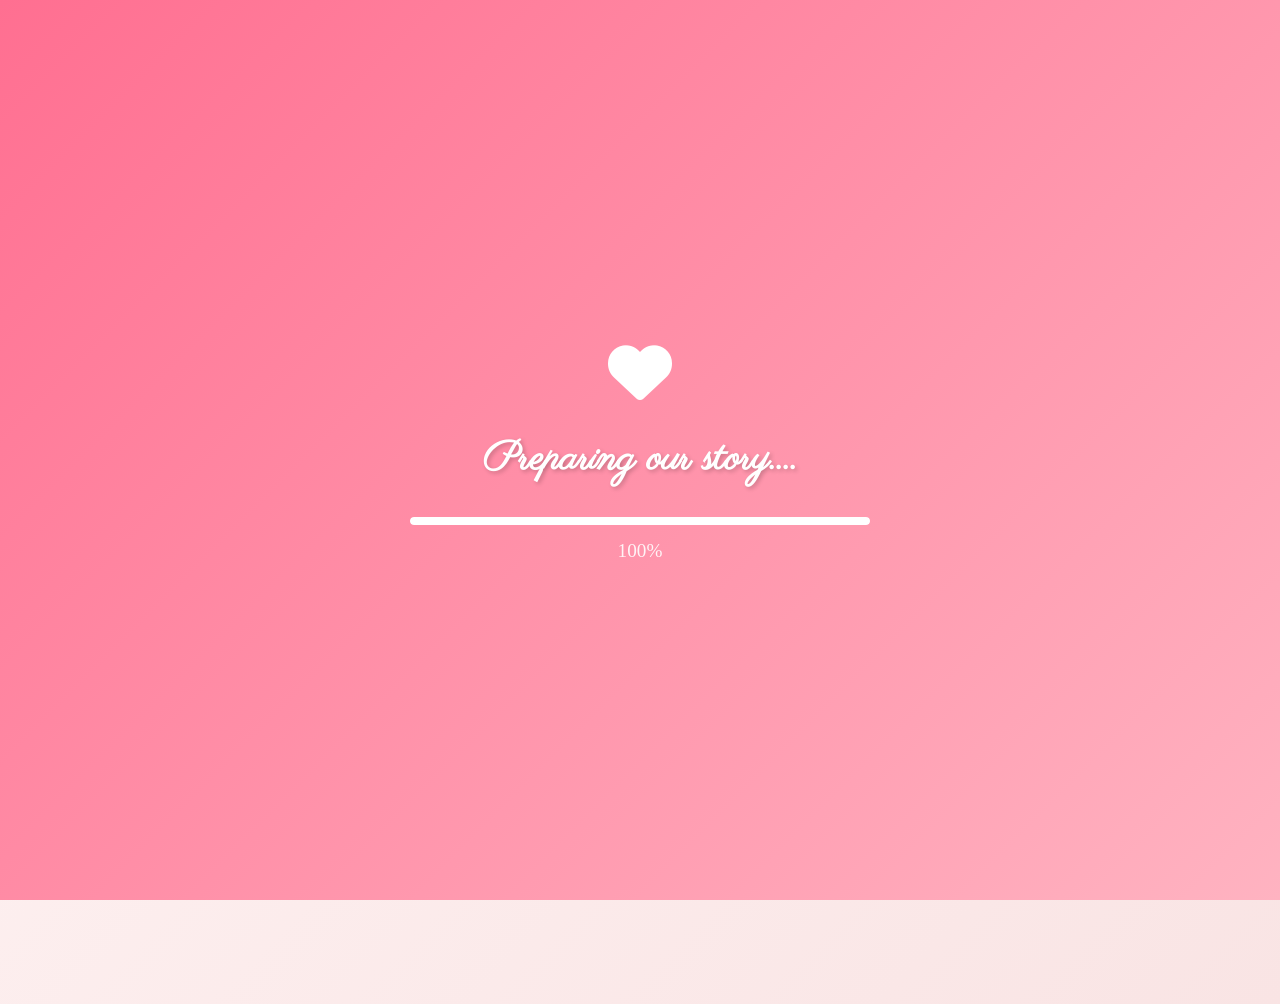
==== commit f6c04f63: "Update index.html" ====
--- a/index.html
+++ b/index.html
@@ -4389,7 +4389,7 @@
             <div class="page-wrapper">
                 <div class="front">
                     <div class="page-content">
-                        <div class="date-label">Apr 18, 2025</div>
+                        <div class="date-label">Feb 6, 2026</div>
                         <h2 class="page-title">Final Words</h2>
                         <div class="letter-container">
                             <div class="letter">
@@ -4407,7 +4407,7 @@
                 </div>
                 <div class="back">
                     <div class="page-content">
-                        <div class="date-label">Jul 25, 2024</div>
+                        <div class="date-label">Feb 3, 2026</div>
                         <h2 class="page-title">To Be Continued</h2>
                         <div class="image-container">
                             <img src="/image/25.jpg" alt="Open road">
@@ -4666,4 +4666,4 @@
     </script>
 </body>
 
-</html>+</html>
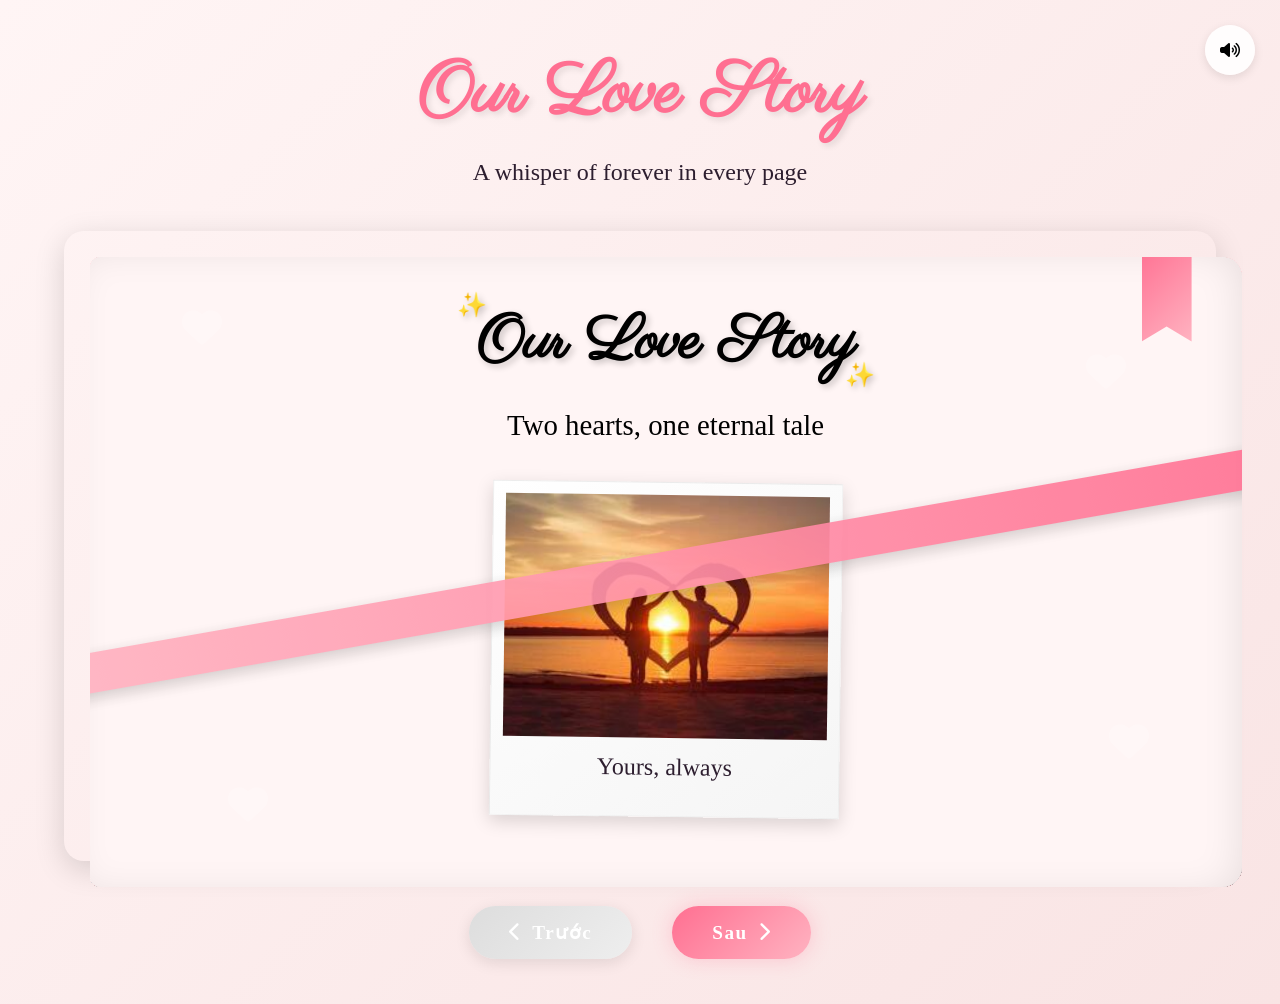
==== commit a2984c7c: "Update index.html" ====
--- a/index.html
+++ b/index.html
@@ -4429,7 +4429,7 @@
                         <h1 class="cover-title">To Be Continued</h1>
                         <p class="cover-subtitle">Our love writes on...</p>
                         <div class="polaroid" style="transform: rotate(-3deg);">
-                            <img src="/image/251202.JPEG" alt="Heart">
+                            <img src="/image/251203.JPEG" alt="Heart">
                             <p class="polaroid-caption">Forever yours</p>
                         </div>
                         <i class="fas fa-heart heart-decoration" style="top: 8%; right: 8%;"></i>
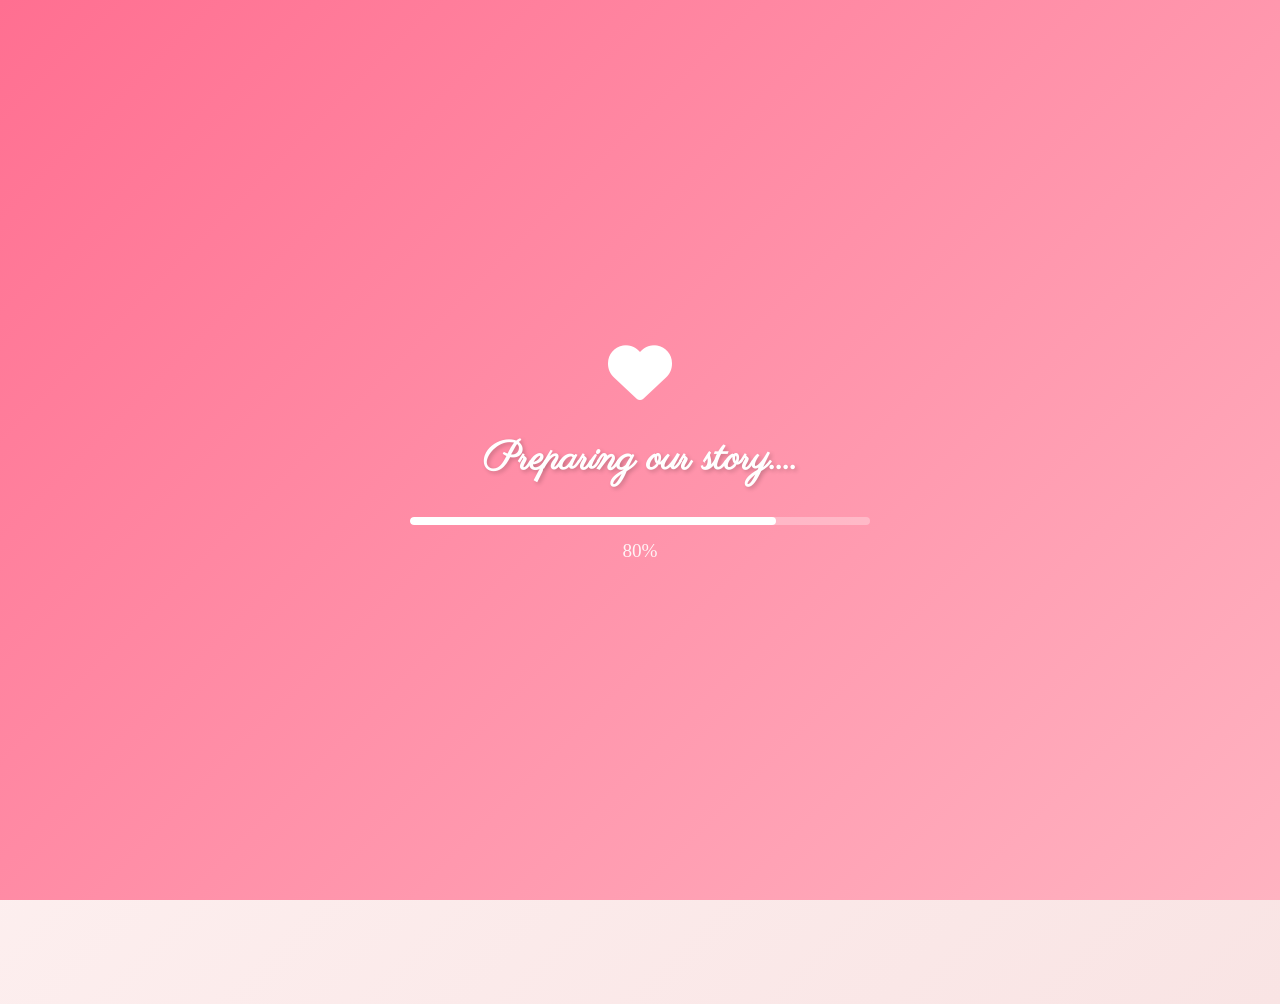
==== commit 8aa49915: "Update index.html" ====
--- a/index.html
+++ b/index.html
@@ -3658,7 +3658,7 @@
 <!-- Page 11: 10/12/2025 -->
 <div class="page-wrapper">
     <div class="front">
-        <div class="page-content layout-1">
+        <div class="page-content layout-2">
             <div class="date-label">Dec 10, 2025</div>
             <h2 class="page-title">The first times</h2>
             
@@ -3668,7 +3668,7 @@
                 <div class="photo-item">
                     <div class="photo-frame">
                         <img src="/image/1012.JPEG" alt="Surprise">
-                        <div class="photo-caption">Ăn bún chả ở chỗ anh</div>
+                        <div class="photo-caption">Ăn bún chả</div>
                     </div>
                 </div>
                 
@@ -4116,7 +4116,7 @@
     <div class="front">
         <div class="page-content layout-6">
             <div class="date-label">Jan 8, 2026</div>
-            <h2 class="page-title">Celebrating 2 months</h2>
+            <h2 class="page-title">3-month anniversary</h2>
             
             <div class="photo-collage">
                 <div class="photo-item">
@@ -4147,12 +4147,12 @@
             
             <div class="collage-footer">
                 <p class="love-note">
-                    Kỷ niệm 2 tháng yêu nhau, chúng ta chỉ đơn giản là đi ăn, lần này là đi ăn đồ Thái, chúng ta đã ăn đồ Nhật, Hàn, Việt, Thái, Ý rùi em nhỉ
-                    <span class="highlight">Anh ngạc nhiên khi nhận ra chỉ 2 tháng mà em đã trở thành một phần không thể thiếu.</span> Anh hứa sẽ làm em cười mỗi ngày.
+                    Kỷ niệm 3 tháng quen nhau, chúng ta chỉ đơn giản là đi ăn, lần này là đi ăn đồ Thái, chúng ta đã ăn đồ Nhật, Hàn, Việt, Thái, Ý rùi em nhỉ
+                    <span class="highlight">Anh ngạc nhiên khi nhận ra chỉ 3 tháng mà em đã trở thành một phần không thể thiếu.</span> Anh hứa sẽ làm em cười mỗi ngày.
                 </p>
                 <div class="signature">
                     <div class="signature-line"></div>
-                    <span>60 ngày hạnh phúc ❤️</span>
+                    <span>90 ngày hạnh phúc ❤️</span>
                 </div>
             </div>
             
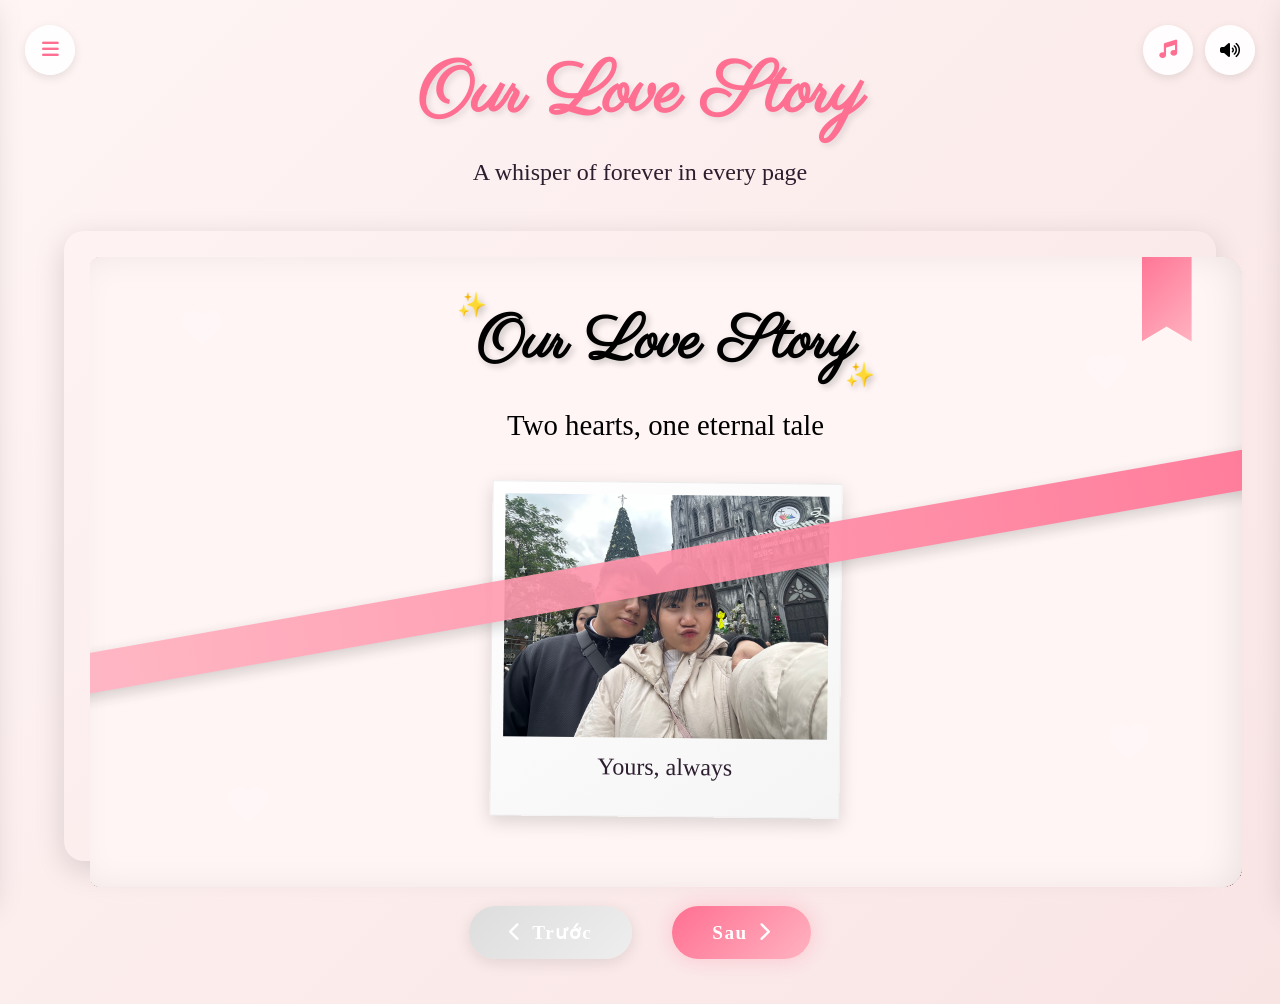
==== commit 734c891f: "Update index.html" ====
--- a/index.html
+++ b/index.html
@@ -6,3102 +6,7 @@
     <meta name="viewport" content="width=device-width, initial-scale=1.0">
     <title>Our Love Story Flipbook</title>
     <link rel="stylesheet" href="https://cdnjs.cloudflare.com/ajax/libs/font-awesome/6.4.0/css/all.min.css">
-    <style>
-        @import url('https://fonts.googleapis.com/css2?family=Parisienne&Lora:wght@400;700&display=swap');
-
-        :root {
-            --primary-color: #ff6f91;
-            --secondary-color: #ffb3c1;
-            --accent-color: #ffe5d9;
-            --dark-color: #2d1e2f;
-            --light-color: #fff5f5;
-            --shadow: 0 8px 30px rgba(0, 0, 0, 0.15);
-            --glow: 0 0 20px rgba(255, 111, 145, 0.3);
-        }
-
-        * {
-            margin: 0;
-            padding: 0;
-            box-sizing: border-box;
-        }
-
-        body {
-            font-family: 'Lora', serif;
-            background: linear-gradient(135deg, #fff5f5 0%, #f9e4e4 100%);
-            min-height: 100vh;
-            display: flex;
-            flex-direction: column;
-            justify-content: center;
-            align-items: center;
-            overflow-x: hidden;
-            padding: 5vh 0;
-        }
-
-        .title-container {
-            text-align: center;
-            margin-bottom: 5vh;
-            animation: writeTitle 2s ease-in forwards;
-            position: relative;
-        }
-
-        .main-title {
-            font-family: 'Parisienne', cursive;
-            font-size: clamp(3rem, 8vw, 4.5rem);
-            color: var(--primary-color);
-            margin-bottom: 1rem;
-            text-shadow: 3px 3px 6px rgba(0, 0, 0, 0.1);
-        }
-
-        .subtitle {
-            color: var(--dark-color);
-            font-size: clamp(1rem, 3vw, 1.5rem);
-            font-weight: 400;
-            opacity: 0;
-            animation: fadeIn 1s ease-in 2s forwards;
-        }
-
-        .book-container {
-            width: clamp(80%, 90vw, 95%);
-            height: clamp(400px, 70vh, 650px);
-            position: relative;
-            perspective: 2500px;
-            margin: 0 auto;
-            background: url('https://www.transparenttextures.com/patterns/floral-pattern.png');
-            background-size: 150px;
-            border-radius: 20px;
-            padding: 2vw;
-            box-shadow: var(--shadow);
-        }
-
-        .book {
-            position: absolute;
-            width: 100%;
-            height: 100%;
-            transform-style: preserve-3d;
-            transition: transform 1.2s cubic-bezier(0.7, 0, 0.3, 1);
-        }
-
-        .page-wrapper {
-            position: absolute;
-            width: 100%;
-            height: 100%;
-            transform-style: preserve-3d;
-            transform-origin: center left;
-            transition: transform 1.2s cubic-bezier(0.7, 0, 0.3, 1), box-shadow 0.6s;
-            border-radius: 10px 20px 20px 10px;
-            overflow: hidden;
-        }
-
-        .page {
-            position: absolute;
-            width: 50%;
-            height: 100%;
-            top: 0;
-            transform-origin: left center;
-            background-color: var(--light-color);
-            border-radius: 10px;
-            box-shadow: var(--shadow);
-            display: flex;
-            flex-direction: column;
-            align-items: center;
-            justify-content: center;
-            overflow: hidden;
-            background-image: url('https://www.transparenttextures.com/patterns/vintage-paper.png');
-        }
-
-        .front {
-            width: 100%;
-            height: 100%;
-            transform-origin: left center;
-            backface-visibility: hidden;
-            -webkit-backface-visibility: hidden;
-            z-index: 2;
-            background-color: var(--light-color);
-            border-radius: 10px 20px 20px 10px;
-            box-shadow: inset -10px 0 40px -10px rgba(0, 0, 0, 0.1);
-        }
-
-        .back {
-            width: 100%;
-            height: 100%;
-            transform-origin: left center;
-            backface-visibility: hidden;
-            -webkit-backface-visibility: hidden;
-            z-index: 1;
-            transform: rotateY(180deg);
-            background-color: var(--light-color);
-            border-radius: 20px 10px 10px 20px;
-            box-shadow: inset 10px 0 40px -10px rgba(0, 0, 0, 0.1);
-        }
-
-        .page-content {
-            width: 100%;
-            height: 100%;
-            display: flex;
-            flex-direction: column;
-            justify-content: center;
-            align-items: center;
-            text-align: center;
-            padding: clamp(20px, 4vw, 40px);
-            position: relative;
-            animation: fadeContent 1s ease-in forwards;
-            overflow: hidden;
-        }
-
-        .cover .page-content {
-            background: linear-gradient(135deg, var(--primary-color) 0%, var(--secondary-color) 100%);
-            color: white;
-            position: relative;
-            border: 2px solid transparent;
-            background-clip: padding-box;
-        }
-
-        .cover .page-content::before {
-            content: '';
-            position: absolute;
-            top: -10px;
-            left: -10px;
-            right: -10px;
-            bottom: -10px;
-            background: url('https://www.transparenttextures.com/patterns/floral-pattern.png');
-            background-size: 100px;
-            opacity: 0.3;
-            z-index: -1;
-            border-radius: 15px;
-        }
-
-        .cover-ribbon {
-            position: absolute;
-            top: 50%;
-            left: -5%;
-            width: 110%;
-            height: clamp(30px, 5vw, 40px);
-            background: linear-gradient(90deg, var(--secondary-color), var(--primary-color));
-            transform: rotate(-10deg) translateY(-50%);
-            box-shadow: 0 5px 15px rgba(0, 0, 0, 0.2);
-            z-index: 3;
-            opacity: 0.9;
-        }
-
-        .cover-ribbon::after {
-            content: '';
-            position: absolute;
-            right: -5%;
-            top: 0;
-            width: clamp(20px, 4vw, 40px);
-            height: 100%;
-            background: var(--primary-color);
-            clip-path: polygon(0 0, 100% 50%, 0 100%);
-        }
-
-        .cover-title {
-            font-family: 'Parisienne', cursive;
-            font-size: clamp(2.5rem, 6vw, 3.8rem);
-            margin-bottom: clamp(15px, 3vw, 25px);
-            text-shadow: 3px 3px 6px rgba(0, 0, 0, 0.2);
-            position: relative;
-        }
-
-        .cover-title::before,
-        .cover-title::after {
-            content: '✨';
-            position: absolute;
-            font-size: clamp(1rem, 2vw, 1.5rem);
-            animation: sparkleTitle 4s infinite ease-in-out;
-        }
-
-        .cover-title::before {
-            top: -10px;
-            left: -20px;
-        }
-
-        .cover-title::after {
-            bottom: -10px;
-            right: -20px;
-            animation-delay: 2s;
-        }
-
-        .cover-subtitle {
-            font-family: 'Lora', serif;
-            font-size: clamp(1.2rem, 3vw, 1.8rem);
-            margin-bottom: clamp(20px, 5vw, 40px);
-        }
-
-        .toc-content {
-            width: 90%;
-            max-width: 600px;
-            max-height: 80%;
-            padding: clamp(10px, 3vw, 20px);
-            border: 2px dashed var(--secondary-color);
-            border-radius: 15px;
-            background: rgba(255, 245, 245, 0.8);
-            overflow-y: auto;
-        }
-
-        .toc-title {
-            font-family: 'Parisienne', cursive;
-            font-size: clamp(1.8rem, 5vw, 3rem);
-            color: var(--primary-color);
-            margin-bottom: clamp(10px, 2vw, 20px);
-        }
-
-        .toc-list {
-            list-style: none;
-            font-family: 'Lora', serif;
-            font-size: clamp(0.9rem, 2.5vw, 1.3rem);
-            color: var(--dark-color);
-        }
-
-        .toc-list li {
-            display: flex;
-            justify-content: space-between;
-            margin-bottom: clamp(5px, 1vw, 10px);
-            padding: clamp(3px, 1vw, 5px) clamp(5px, 2vw, 10px);
-            transition: background 0.3s;
-            cursor: pointer;
-        }
-
-        .toc-list li:hover {
-            background: var(--accent-color);
-            border-radius: 5px;
-        }
-        .heart-bubble-container {
-    width: 90%;
-    height: clamp(150px, 35vh, 280px);
-    position: relative;
-    overflow: hidden;
-    border-radius: 15px;
-    background: linear-gradient(135deg, rgba(255, 111, 145, 0.1), rgba(255, 227, 227, 0.3));
-    box-shadow: 0 8px 20px rgba(0, 0, 0, 0.15);
-    margin: clamp(15px, 3vw, 25px) 0;
-    animation: fadeInImage 1s ease-in 0.5s forwards;
-}
-
-.heart-bubble {
-    position: absolute;
-    width: clamp(20px, 5vw, 30px);
-    height: clamp(20px, 5vw, 30px);
-    background: radial-gradient(circle, rgba(255, 111, 145, 0.8), rgba(255, 111, 145, 0));
-    clip-path: polygon(50% 0%, 100% 30%, 80% 100%, 20% 100%, 0% 30%);
-    animation: floatBubble 5s infinite ease-in-out;
-    opacity: 0.7;
-}
-
-.heart-bubble:nth-child(1) { left: 20%; animation-delay: 0s; }
-.heart-bubble:nth-child(2) { left: 40%; animation-delay: 1s; }
-.heart-bubble:nth-child(3) { left: 60%; animation-delay: 2s; }
-.heart-bubble:nth-child(4) { left: 80%; animation-delay: 3s; }
-.heart-bubble:nth-child(5) { left: 30%; animation-delay: 4s; }
-.timeline-container {
-    width: 90%;
-    height: clamp(150px, 35vh, 280px);
-    overflow-y: auto;
-    border-radius: 15px;
-    background: rgba(255, 245, 245, 0.9);
-    box-shadow: 0 8px 20px rgba(0, 0, 0, 0.15);
-    margin: clamp(15px, 3vw, 25px) 0;
-    padding: 10px;
-    position: relative;
-    animation: fadeInImage 1s ease-in 0.5s forwards;
-}
-
-.timeline {
-    position: relative;
-    padding-left: 30px;
-}
-
-.timeline::before {
-    content: '';
-    position: absolute;
-    left: 15px;
-    top: 0;
-    bottom: 0;
-    width: 2px;
-    background: var(--secondary-color);
-}
-
-.timeline-item {
-    position: relative;
-    margin-bottom: 20px;
-    opacity: 0;
-    animation: fadeIn 0.5s ease-in forwards;
-}
-
-.timeline-item:nth-child(1) { animation-delay: 0.2s; }
-.timeline-item:nth-child(2) { animation-delay: 0.4s; }
-.timeline-item:nth-child(3) { animation-delay: 0.6s; }
-
-.timeline-item::before {
-    content: '';
-    position: absolute;
-    left: -25px;
-    top: 5px;
-    width: 12px;
-    height: 12px;
-    background: var(--primary-color);
-    border-radius: 50%;
-    border: 2px solid var(--light-color);
-}
-
-.timeline-date {
-    font-family: 'Lora', serif;
-    font-size: clamp(0.8rem, 2vw, 1rem);
-    color: var(--dark-color);
-    font-weight: 600;
-}
-
-.timeline-text {
-    font-family: 'Lora', serif;
-    font-size: clamp(0.9rem, 2.5vw, 1.2rem);
-    color: var(--dark-color);
-    margin-top: 5px;
-}
-
-@media (max-width: 768px) {
-    .timeline-container {
-        height: clamp(120px, 30vh, 220px);
-    }
-
-    .timeline-text {
-        font-size: clamp(0.8rem, 2vw, 1.1rem);
-    }
-}
-
-@media (max-width: 480px) {
-    .timeline-container {
-        height: clamp(100px, 25vh, 180px);
-    }
-
-    .timeline-text {
-        font-size: clamp(0.7rem, 1.8vw, 1rem);
-    }
-}
-.letter-container {
-    width: 90%;
-    height: clamp(150px, 35vh, 280px);
-    perspective: 1000px;
-    border-radius: 15px;
-    box-shadow: 0 8px 20px rgba(0, 0, 0, 0.15);
-    margin: clamp(15px, 3vw, 25px) 0;
-    display: flex;
-    justify-content: center;
-    align-items: center;
-    background: rgba(255, 245, 245, 0.9);
-    animation: fadeInImage 1s ease-in 0.5s forwards;
-}
-
-.letter {
-    width: 80%;
-    height: 60%;
-    position: relative;
-    transform-style: preserve-3d;
-    transition: transform 1s ease;
-}
-
-.letter-front, .letter-back {
-    position: absolute;
-    width: 100%;
-    height: 100%;
-    backface-visibility: hidden;
-    border-radius: 10px;
-    display: flex;
-    justify-content: center;
-    align-items: center;
-}
-
-.letter-front {
-    background: linear-gradient(135deg, var(--secondary-color), var(--primary-color));
-    box-shadow: 0 5px 15px rgba(0, 0, 0, 0.2);
-}
-
-.letter-back {
-    background: var(--light-color);
-    transform: rotateY(180deg);
-    padding: 15px;
-}
-
-.letter-text {
-    font-family: 'Lora', serif;
-    font-size: clamp(0.9rem, 2.5vw, 1.2rem);
-    color: var(--dark-color);
-    text-align: center;
-}
-
-.letter-container:hover .letter {
-    transform: rotateY(180deg);
-}
-
-@media (max-width: 768px) {
-    .letter-container {
-        height: clamp(120px, 30vh, 220px);
-    }
-
-    .letter-text {
-        font-size: clamp(0.8rem, 2vw, 1.1rem);
-    }
-}
-
-@media (max-width: 480px) {
-    .letter-container {
-        height: clamp(100px, 25vh, 180px);
-    }
-
-    .letter-text {
-        font-size: clamp(0.7rem, 1.8vw, 1rem);
-    }
-}
-.love-quote {
-    position: absolute;
-    top: 50%;
-    left: 50%;
-    transform: translate(-50%, -50%);
-    font-family: 'Parisienne', cursive;
-    font-size: clamp(1.2rem, 3vw, 1.8rem);
-    color: var(--primary-color);
-    text-shadow: 1px 1px 3px rgba(0, 0, 0, 0.2);
-    opacity: 0;
-    animation: fadeIn 1s ease-in 0.5s forwards;
-}
-
-@keyframes floatBubble {
-    0% {
-        transform: translateY(100%) scale(0.5);
-        opacity: 0;
-    }
-    50% {
-        opacity: 0.7;
-    }
-    100% {
-        transform: translateY(-150%) scale(1);
-        opacity: 0;
-    }
-}
-
-@media (max-width: 768px) {
-    .heart-bubble-container {
-        height: clamp(120px, 30vh, 220px);
-    }
-
-    .love-quote {
-        font-size: clamp(1rem, 2.5vw, 1.5rem);
-    }
-}
-
-@media (max-width: 480px) {
-    .heart-bubble-container {
-        height: clamp(100px, 25vh, 180px);
-    }
-
-    .love-quote {
-        font-size: clamp(0.8rem, 2vw, 1.2rem);
-    }
-}
-
-        .couple-content {
-            display: flex;
-            width: 100%;
-            height: 80%;
-            padding: clamp(10px, 2vw, 20px);
-            background: linear-gradient(135deg, rgba(255, 245, 245, 0.9), rgba(255, 227, 227, 0.9));
-            overflow-y: auto;
-        }
-
-        .person-info {
-            width: 50%;
-            display: flex;
-            flex-direction: column;
-            align-items: center;
-            padding: clamp(5px, 1vw, 10px);
-        }
-
-        .person-photo {
-            width: clamp(100px, 25vw, 200px);
-            height: auto;
-            aspect-ratio: 3/4;
-            object-fit: cover;
-            border-radius: 10px;
-            box-shadow: 0 5px 15px rgba(0, 0, 0, 0.2);
-            margin-bottom: clamp(10px, 2vw, 15px);
-        }
-
-        .person-name {
-            font-family: 'Parisienne', cursive;
-            font-size: clamp(1.2rem, 4vw, 2rem);
-            color: var(--primary-color);
-            margin-bottom: clamp(5px, 1vw, 10px);
-        }
-
-        .person-details {
-            font-family: 'Lora', serif;
-            font-size: clamp(0.8rem, 2vw, 1.1rem);
-            color: var(--dark-color);
-            text-align: center;
-            line-height: 1.6;
-        }
-
-        .page-title {
-            font-family: 'Parisienne', cursive;
-            font-size: clamp(1.8rem, 5vw, 2.8rem);
-            color: var(--primary-color);
-            margin-bottom: clamp(15px, 3vw, 25px);
-            position: relative;
-            padding-bottom: 15px;
-        }
-
-        .page-title:after {
-            content: '';
-            position: absolute;
-            bottom: 0;
-            left: 50%;
-            transform: translateX(-50%);
-            height: 4px;
-            width: clamp(60px, 10vw, 80px);
-            background: var(--secondary-color);
-            border-radius: 2px;
-        }
-
-        .image-container {
-            width: 90%;
-            height: clamp(150px, 35vh, 280px);
-            overflow: hidden;
-            border-radius: 15px;
-            margin: clamp(15px, 3vw, 25px) 0;
-            box-shadow: 0 8px 20px rgba(0, 0, 0, 0.15);
-            position: relative;
-            opacity: 0;
-            animation: fadeInImage 1s ease-in 0.5s forwards;
-        }
-
-        .image-container img {
-            width: 100%;
-            height: 100%;
-            object-fit: cover;
-            transition: transform 0.6s ease, opacity 0.6s ease;
-        }
-
-        .image-container:hover img {
-            transform: scale(1.1);
-            opacity: 0.9;
-        }
-
-        .image-overlay {
-            position: absolute;
-            top: 0;
-            left: 0;
-            width: 100%;
-            height: 100%;
-            background: linear-gradient(to bottom, rgba(0, 0, 0, 0) 60%, rgba(0, 0, 0, 0.4) 100%);
-        }
-
-        .page-text {
-            font-family: 'Lora', serif;
-            font-size: clamp(1rem, 2.5vw, 1.4rem);
-            line-height: 1.8;
-            color: var(--dark-color);
-            max-width: 90%;
-            font-weight: 400;
-        }
-
-        .page-number {
-            position: absolute;
-            bottom: clamp(15px, 2vw, 25px);
-            font-size: clamp(0.8rem, 2vw, 1rem);
-            color: #888;
-            font-weight: 400;
-            font-style: italic;
-        }
-
-        .date-label {
-            position: absolute;
-            top: clamp(15px, 2vw, 25px);
-            right: clamp(15px, 2vw, 25px);
-            background-color: var(--accent-color);
-            color: var(--dark-color);
-            padding: clamp(6px, 1vw, 8px) clamp(10px, 2vw, 15px);
-            font-size: clamp(0.8rem, 2vw, 1rem);
-            border-radius: 25px;
-            box-shadow: 0 3px 8px rgba(0, 0, 0, 0.1);
-        }
-
-        .flipped {
-            transform: rotateY(-180deg);
-            box-shadow: -8px 8px 20px rgba(0, 0, 0, 0.15);
-        }
-
-        .controls {
-            display: flex;
-            justify-content: center;
-            gap: clamp(20px, 5vw, 40px);
-            margin-top: clamp(20px, 5vh, 50px);
-            animation: fadeIn 1s ease-in;
-        }
-
-        .btn {
-            padding: clamp(10px, 2vw, 15px) clamp(20px, 5vw, 40px);
-            background: linear-gradient(135deg, var(--primary-color) 0%, var(--secondary-color) 100%);
-            color: white;
-            border: none;
-            border-radius: 50px;
-            cursor: pointer;
-            font-family: 'Lora', serif;
-            font-size: clamp(0.9rem, 2.5vw, 1.2rem);
-            font-weight: 600;
-            letter-spacing: 1.5px;
-            box-shadow: var(--glow);
-            transition: all 0.4s ease;
-            display: flex;
-            align-items: center;
-            justify-content: center;
-            gap: 10px;
-            touch-action: manipulation;
-        }
-
-        .btn:hover {
-            transform: translateY(-5px) scale(1.05);
-            box-shadow: 0 10px 25px rgba(255, 111, 145, 0.5);
-        }
-
-        .btn:active {
-            transform: translateY(0);
-        }
-
-        .btn:disabled {
-            background: linear-gradient(135deg, #ddd 0%, #eee 100%);
-            box-shadow: 0 4px 15px rgba(0, 0, 0, 0.1);
-            cursor: not-allowed;
-            transform: none;
-        }
-
-        .bookmark {
-            position: absolute;
-            top: -15px;
-            right: clamp(30px, 5vw, 50px);
-            width: clamp(40px, 8vw, 50px);
-            height: clamp(80px, 15vh, 100px);
-            background: linear-gradient(135deg, var(--primary-color), var(--secondary-color));
-            clip-path: polygon(0 0, 100% 0, 100% 100%, 50% 85%, 0 100%);
-            z-index: 3;
-            transition: transform 0.4s ease;
-            animation: ribbonGlow 3s infinite ease-in-out;
-        }
-        .page-number {
-    position: absolute;
-    right: 20px; /* Đặt khoảng cách từ mép phải */
-    bottom: 20px; /* Đặt khoảng cách từ mép dưới */
-    font-size: clamp(0.8rem, 2vw, 1rem); /* Kích thước chữ linh hoạt */
-    color: #ff6f61; /* Màu sắc phù hợp với giao diện */
-    z-index: 10; /* Đảm bảo số trang không bị che bởi các phần tử khác */
-}
-
-        .bookmark:hover {
-            transform: translateY(-8px);
-        }
-
-        .heart {
-            position: absolute;
-            color: var(--primary-color);
-            animation: floatHeart 5s ease-in forwards;
-            z-index: 1000;
-            opacity: 0;
-            font-size: clamp(1.2rem, 3vw, 1.8rem);
-        }
-
-        .sparkle {
-            position: absolute;
-            width: clamp(8px, 2vw, 10px);
-            height: clamp(8px, 2vw, 10px);
-            background: radial-gradient(circle, rgba(255, 255, 255, 0.8), rgba(255, 111, 145, 0));
-            border-radius: 50%;
-            animation: sparkle 1.5s ease-in-out forwards;
-            z-index: 1000;
-        }
-
-        
-
-        @keyframes floatHeart {
-            0% {
-                transform: translateY(0) rotate(0deg) scale(0);
-                opacity: 0;
-            }
-
-            10% {
-                opacity: 1;
-                transform: translateY(0) rotate(0deg) scale(1);
-            }
-
-            100% {
-                transform: translateY(-250px) rotate(360deg) scale(0.6);
-                opacity: 0;
-            }
-        }
-
-        @keyframes sparkle {
-            0% {
-                transform: scale(0);
-                opacity: 1;
-            }
-
-            50% {
-                transform: scale(1.5);
-                opacity: 0.8;
-            }
-
-            100% {
-                transform: scale(0);
-                opacity: 0;
-            }
-        }
-
-        @keyframes sparkleTitle {
-            0% {
-                opacity: 0;
-                transform: scale(0.5);
-            }
-
-            50% {
-                opacity: 1;
-                transform: scale(1);
-            }
-
-            100% {
-                opacity: 0;
-                transform: scale(0.5);
-            }
-        }
-
-        @keyframes ribbonGlow {
-            0% {
-                box-shadow: 0 0 10px var(--primary-color);
-            }
-
-            50% {
-                box-shadow: 0 0 20px var(--secondary-color);
-            }
-
-            100% {
-                box-shadow: 0 0 10px var(--primary-color);
-            }
-        }
-
-        @keyframes fadeIn {
-            from {
-                opacity: 0;
-                transform: translateY(30px);
-            }
-
-            to {
-                opacity: 1;
-                transform: translateY(0);
-            }
-        }
-
-        @keyframes fadeInImage {
-            from {
-                opacity: 0;
-                transform: translateY(20px);
-            }
-
-            to {
-                opacity: 1;
-                transform: translateY(0);
-            }
-        }
-
-        @keyframes fadeContent {
-            from {
-                opacity: 0;
-            }
-
-            to {
-                opacity: 1;
-            }
-        }
-
-        @keyframes writeTitle {
-            from {
-                width: 0;
-                opacity: 0;
-            }
-
-            to {
-                width: 100%;
-                opacity: 1;
-            }
-        }
-
-        .page-corner {
-            position: absolute;
-            bottom: 0;
-            right: 0;
-            width: clamp(40px, 8vw, 60px);
-            height: clamp(40px, 8vw, 60px);
-            background: linear-gradient(135deg, transparent 50%, rgba(0, 0, 0, 0.05) 50%);
-            border-radius: 0 0 10px 0;
-            cursor: pointer;
-            transition: background 0.3s;
-        }
-
-        .page-corner:hover {
-            background: linear-gradient(135deg, transparent 50%, var(--secondary-color) 50%);
-        }
-
-        .polaroid {
-            background: linear-gradient(145deg, #fff, #f5f5f5);
-            padding: clamp(8px, 2vw, 12px) clamp(8px, 2vw, 12px) clamp(20px, 5vw, 35px);
-            box-shadow: 0 6px 18px rgba(0, 0, 0, 0.15);
-            transform: rotate(-5deg);
-            transition: transform 0.4s ease;
-            margin-bottom: clamp(15px, 3vw, 25px);
-            border: 1px solid rgba(0, 0, 0, 0.05);
-            width: clamp(200px, 50vw, 350px);
-        }
-
-        .polaroid:hover {
-            transform: rotate(0) scale(1.05);
-        }
-
-        .polaroid img {
-            width: 100%;
-            height: auto;
-            aspect-ratio: 4/3;
-            object-fit: cover;
-        }
-
-        .polaroid-caption {
-            font-family: 'Lora', serif;
-            font-size: clamp(1rem, 2.5vw, 1.5rem);
-            margin-top: clamp(8px, 2vw, 12px);
-            color: var(--dark-color);
-        }
-
-        .last-page {
-            background: linear-gradient(135deg, var(--secondary-color) 0%, var(--primary-color) 100%);
-            color: white;
-        }
-
-        .heart-decoration {
-            position: absolute;
-            font-size: clamp(1.5rem, 4vw, 2.5rem);
-            color: rgba(255, 255, 255, 0.25);
-        }
-
-        .flower-decoration {
-            position: absolute;
-            font-size: clamp(1.2rem, 3vw, 2rem);
-            color: var(--secondary-color);
-            opacity: 0.3;
-        }
-
-        .sound-toggle {
-            position: absolute;
-            top: clamp(15px, 2vw, 25px);
-            right: clamp(15px, 2vw, 25px);
-            background: rgba(255, 255, 255, 0.9);
-            border-radius: 50%;
-            width: clamp(40px, 8vw, 50px);
-            height: clamp(40px, 8vw, 50px);
-            display: flex;
-            align-items: center;
-            justify-content: center;
-            cursor: pointer;
-            box-shadow: 0 3px 10px rgba(0, 0, 0, 0.1);
-            z-index: 1000;
-            transition: all 0.4s;
-        }
-
-        .sound-toggle:hover {
-            transform: scale(1.15);
-            box-shadow: 0 5px 15px rgba(0, 0, 0, 0.2);
-        }
-
-        @media (max-width: 1024px) {
-            .book-container {
-                height: clamp(350px, 65vh, 550px);
-            }
-
-            .page-content {
-                padding: clamp(15px, 3vw, 30px);
-            }
-        }
-
-        @media (max-width: 768px) {
-            .image-container {
-        height: auto; /* Để ảnh tự điều chỉnh */
-    }
-            .book-container {
-                height: clamp(300px, 60vh, 500px);
-                width: 95%;
-            }
-
-            .main-title {
-                font-size: clamp(2.5rem, 7vw, 3.5rem);
-            }
-
-            .cover-title {
-                font-size: clamp(2rem, 5vw, 3rem);
-            }
-
-            .page-title {
-                font-size: clamp(1.5rem, 4vw, 2.2rem);
-            }
-
-            .page-text {
-                font-size: clamp(0.9rem, 2vw, 1.2rem);
-                line-height: 1.6;
-            }
-
-            .image-container {
-                height: clamp(120px, 30vh, 220px);
-            }
-
-            .polaroid {
-                width: clamp(150px, 45vw, 300px);
-            }
-
-            .btn {
-                padding: clamp(8px, 2vw, 12px) clamp(15px, 4vw, 30px);
-                font-size: clamp(0.8rem, 2vw, 1rem);
-            }
-
-            .cover-ribbon {
-                height: clamp(25px, 4vw, 35px);
-            }
-
-            .toc-content {
-                width: 95%;
-                max-height: 70%;
-                padding: clamp(8px, 2vw, 15px);
-            }
-
-            .toc-title {
-                font-size: clamp(1.5rem, 4vw, 2.5rem);
-                margin-bottom: clamp(8px, 1.5vw, 15px);
-            }
-
-            .toc-list {
-                font-size: clamp(0.8rem, 2vw, 1.1rem);
-            }
-
-            .toc-list li {
-                margin-bottom: clamp(3px, 0.8vw, 8px);
-                padding: clamp(2px, 0.8vw, 4px) clamp(4px, 1.5vw, 8px);
-            }
-
-            .couple-content {
-                flex-direction: column;
-                height: 85%;
-                padding: clamp(8px, 1.5vw, 15px);
-            }
-
-            .person-info {
-                width: 100%;
-                padding: clamp(4px, 0.8vw, 8px);
-            }
-
-            .person-photo {
-                width: clamp(80px, 20vw, 150px);
-            }
-
-            .person-name {
-                font-size: clamp(1rem, 3vw, 1.8rem);
-                margin-bottom: clamp(4px, 0.8vw, 8px);
-            }
-
-            .person-details {
-                font-size: clamp(0.7rem, 1.8vw, 1rem);
-                line-height: 1.5;
-            }
-        }
-
-        @media (max-width: 480px) {
-            .book-container {
-                height: clamp(250px, 55vh, 450px);
-                padding: 10px;
-            }
-
-            .main-title {
-                font-size: clamp(2rem, 6vw, 3rem);
-            }
-
-            .subtitle {
-                font-size: clamp(0.8rem, 2vw, 1.2rem);
-            }
-
-            .cover-title {
-                font-size: clamp(1.8rem, 4vw, 2.5rem);
-            }
-
-            .cover-subtitle {
-                font-size: clamp(1rem, 2.5vw, 1.4rem);
-            }
-
-            .page-title {
-                font-size: clamp(1.2rem, 3vw, 1.8rem);
-                margin-bottom: clamp(10px, 2vw, 15px);
-            }
-
-            .page-text {
-                font-size: clamp(0.8rem, 2vw, 1rem);
-            }
-
-            .image-container {
-                height: clamp(100px, 25vh, 180px);
-            }
-
-            .polaroid {
-                width: clamp(120px, 40vw, 250px);
-            }
-
-            .btn {
-                padding: clamp(6px, 1.5vw, 10px) clamp(12px, 3vw, 25px);
-                font-size: clamp(0.7rem, 1.8vw, 0.9rem);
-            }
-
-            .bookmark {
-                width: clamp(30px, 6vw, 40px);
-                height: clamp(60px, 12vh, 80px);
-            }
-
-            .cover-ribbon {
-                height: clamp(20px, 3vw, 30px);
-                left: -8%;
-                width: 116%;
-            }
-
-            .cover-ribbon::after {
-                width: clamp(15px, 3vw, 20px);
-            }
-
-            .sound-toggle {
-                width: clamp(30px, 6vw, 40px);
-                height: clamp(30px, 6vw, 40px);
-            }
-
-            .toc-content {
-                width: 98%;
-                max-height: 65%;
-                padding: clamp(5px, 1.5vw, 10px);
-                border-width: 1px;
-            }
-
-            .toc-title {
-                font-size: clamp(1.2rem, 3.5vw, 2rem);
-                margin-bottom: clamp(5px, 1vw, 10px);
-            }
-
-            .toc-list {
-                font-size: clamp(0.7rem, 1.8vw, 1rem);
-            }
-
-            .toc-list li {
-                margin-bottom: clamp(2px, 0.5vw, 5px);
-                padding: clamp(1px, 0.5vw, 3px) clamp(3px, 1vw, 5px);
-            }
-
-            .couple-content {
-                padding: clamp(5px, 1vw, 10px);
-                height: 80%;
-            }
-
-            .person-photo {
-                width: clamp(60px, 18vw, 120px);
-            }
-
-            .person-name {
-                font-size: clamp(0.9rem, 2.5vw, 1.5rem);
-                margin-bottom: clamp(3px, 0.5vw, 5px);
-            }
-
-            .person-details {
-                font-size: clamp(0.6rem, 1.5vw, 0.9rem);
-                line-height: 1.4;
-            }
-        }
-
-        @media (max-width: 360px) {
-            .book-container {
-                height: clamp(200px, 50vh, 400px);
-            }
-
-            .polaroid {
-                width: clamp(100px, 35vw, 200px);
-            }
-
-            .image-container {
-                height: clamp(80px, 20vh, 150px);
-            }
-
-            .toc-content {
-                max-height: 60%;
-                padding: clamp(3px, 1vw, 8px);
-            }
-
-            .toc-title {
-                font-size: clamp(1rem, 3vw, 1.8rem);
-            }
-
-            .toc-list {
-                font-size: clamp(0.6rem, 1.5vw, 0.9rem);
-            }
-
-            .couple-content {
-                padding: clamp(3px, 0.8vw, 8px);
-                height: 75%;
-            }
-
-            .person-photo {
-                width: clamp(50px, 15vw, 100px);
-            }
-        }
-        /* Loading Screen Styles */
-.loading-screen {
-    position: fixed;
-    top: 0;
-    left: 0;
-    width: 100%;
-    height: 100%;
-    background: linear-gradient(135deg, #ff6f91 0%, #ffb3c1 100%);
-    display: flex;
-    justify-content: center;
-    align-items: center;
-    z-index: 9999;
-    transition: opacity 0.8s ease, visibility 0.8s ease;
-}
-
-.loading-content {
-    text-align: center;
-    color: white;
-    padding: 20px;
-    max-width: 500px;
-    width: 90%;
-}
-
-.loading-heart {
-    font-size: 4rem;
-    margin-bottom: 20px;
-    animation: heartbeat 1.5s ease-in-out infinite;
-}
-
-.loading-title {
-    font-family: 'Parisienne', cursive;
-    font-size: clamp(1.5rem, 4vw, 2.5rem);
-    margin-bottom: 30px;
-    text-shadow: 2px 2px 4px rgba(0, 0, 0, 0.2);
-}
-
-.loading-bar {
-    width: 100%;
-    height: 8px;
-    background: rgba(255, 255, 255, 0.3);
-    border-radius: 10px;
-    overflow: hidden;
-    margin-bottom: 15px;
-}
-
-.loading-progress {
-    width: 0%;
-    height: 100%;
-    background: white;
-    border-radius: 10px;
-    transition: width 0.3s ease;
-}
-
-.loading-text {
-    font-family: 'Lora', serif;
-    font-size: 1.2rem;
-    opacity: 0.9;
-}
-
-@keyframes heartbeat {
-    0% {
-        transform: scale(1);
-    }
-    50% {
-        transform: scale(1.1);
-    }
-    100% {
-        transform: scale(1);
-    }
-}
-
-/* Hide content initially */
-body > *:not(.loading-screen) {
-    opacity: 0;
-    visibility: hidden;
-    transition: opacity 0.5s ease, visibility 0.5s ease;
-}
-
-body.loaded > *:not(.loading-screen) {
-    opacity: 1;
-    visibility: visible;
-}
-
-body.loaded .loading-screen {
-    opacity: 0;
-    visibility: hidden;
-}
-
-.toc-section {
-    margin-bottom: 25px;
-    padding-bottom: 15px;
-    border-bottom: 1px dashed var(--secondary-color);
-}
-
-.toc-section:last-child {
-    border-bottom: none;
-    margin-bottom: 0;
-}
-
-.toc-section-title {
-    font-family: 'Lora', serif;
-    font-size: clamp(1.1rem, 3vw, 1.4rem);
-    color: var(--primary-color);
-    margin-bottom: 15px;
-    padding-bottom: 5px;
-    border-bottom: 2px solid var(--accent-color);
-}
-
-.toc-list {
-    list-style: none;
-    font-family: 'Lora', serif;
-    font-size: clamp(0.9rem, 2.5vw, 1.3rem);
-    color: var(--dark-color);
-}
-
-.toc-list li {
-    display: flex;
-    justify-content: space-between;
-    margin-bottom: clamp(5px, 1vw, 10px);
-    padding: clamp(3px, 1vw, 5px) clamp(5px, 2vw, 10px);
-    transition: background 0.3s;
-    cursor: pointer;
-    border-left: 3px solid transparent;
-}
-
-.toc-list li:hover {
-    background: var(--accent-color);
-    border-radius: 5px;
-    border-left: 3px solid var(--primary-color);
-}
-
-/* Phần đầu tiên có màu nền nhẹ */
-.toc-section:first-child .toc-list li {
-    background: rgba(255, 111, 145, 0.05);
-}
-
-.toc-section:first-child .toc-list li:hover {
-    background: rgba(255, 111, 145, 0.15);
-}
-
-/* Responsive adjustments */
-@media (max-width: 768px) {
-    .toc-section-title {
-        font-size: clamp(1rem, 2.8vw, 1.2rem);
-        margin-bottom: 10px;
-    }
-    
-    .toc-list {
-        font-size: clamp(0.8rem, 2vw, 1.1rem);
-    }
-    
-    .toc-section {
-        margin-bottom: 20px;
-        padding-bottom: 10px;
-    }
-}
-
-@media (max-width: 480px) {
-    .toc-section-title {
-        font-size: clamp(0.9rem, 2.5vw, 1.1rem);
-    }
-    
-    .toc-list {
-        font-size: clamp(0.7rem, 1.8vw, 1rem);
-    }
-    
-    .toc-list li {
-        padding: clamp(2px, 0.8vw, 4px) clamp(3px, 1.5vw, 8px);
-    }
-}
-
-/* ===== FIXED PAGE 4 STYLES ===== */
-
-/* Creative Layout for Page 4 */
-.creative-layout {
-    padding: 15px;
-    overflow: hidden;
-    position: relative;
-    height: 100%;
-    display: flex;
-    flex-direction: column;
-}
-
-.creative-layout .page-title {
-    font-size: 1.8rem;
-    margin-bottom: 15px;
-    text-align: center;
-    color: var(--primary-color);
-    text-shadow: 2px 2px 4px rgba(0, 0, 0, 0.1);
-    flex-shrink: 0;
-}
-
-/* Photo Collage - FIXED HEIGHT AND SPACING */
-.photo-collage {
-    position: relative;
-    width: 100%;
-    height: 240px; /* Giảm chiều cao */
-    margin: 10px 0;
-    overflow: hidden;
-    flex-grow: 1;
-}
-
-.photo-item {
-    position: relative;
-    transition: transform 0.4s ease;
-    z-index: 1;
-}
-
-.photo-item:hover {
-    transform: scale(1.05) rotate(0deg) !important;
-    z-index: 10 !important;
-}
-
-.photo-frame {
-    background: white;
-    padding: 8px;
-    border-radius: 8px;
-    box-shadow: 0 6px 20px rgba(0, 0, 0, 0.15);
-    position: relative;
-    border: 2px solid var(--secondary-color);
-    transition: transform 0.4s ease;
-}
-
-.photo-frame img {
-    width: 140px;
-    height: 140px;
-    object-fit: cover;
-    border-radius: 5px;
-    display: block;
-    transition: transform 0.4s ease;
-}
-
-.photo-frame:hover {
-    transform: scale(1.02);
-}
-
-.photo-frame:hover img {
-    transform: scale(1.03);
-}
-
-.photo-caption {
-    text-align: center;
-    font-family: 'Lora', serif;
-    font-size: 0.75rem;
-    color: var(--primary-color);
-    margin-top: 5px;
-    font-weight: 600;
-}
-
-
-/* FIXED POSITIONS - Photo 1 - Top left, rotated */
-.photo-1 {
-    top: 5px;
-    left: 5px;
-    transform: rotate(-8deg);
-    z-index: 2;
-}
-
-/* FIXED POSITIONS - Photo 2 - Top right, rotated opposite */
-.photo-2 {
-    top: 5px;
-    right: 5px;
-    transform: rotate(6deg);
-    z-index: 2;
-}
-
-/* FIXED POSITIONS - Photo 3 - Center, bigger */
-.photo-3 {
-    top: 60px; /* Điều chỉnh vị trí */
-    left: 50%;
-    transform: translateX(-50%) rotate(-2deg);
-    z-index: 3;
-}
-
-/* Polaroid frames */
-.polaroid-frame {
-    background: white;
-    padding: 8px 8px 30px 8px;
-    border-radius: 3px;
-    box-shadow: 0 4px 15px rgba(0, 0, 0, 0.15);
-    position: relative;
-    border: 1px solid #eee;
-}
-
-.polaroid-frame img {
-    width: 120px; /* Giảm kích thước */
-    height: 120px;
-    object-fit: cover;
-    border-radius: 2px;
-    display: block;
-}
-
-.polaroid-label {
-    text-align: center;
-    font-family: 'Lora', serif;
-    font-size: 0.75rem;
-    color: #666;
-    margin-top: 5px;
-    font-weight: 500;
-}
-
-.polaroid-tape {
-    position: absolute;
-    top: -10px;
-    left: 50%;
-    transform: translateX(-50%);
-    width: 40px;
-    height: 15px;
-    background: rgba(255, 255, 255, 0.7);
-    clip-path: polygon(0% 0%, 100% 0%, 80% 100%, 20% 100%);
-    opacity: 0.8;
-}
-
-/* Main photo frame */
-.photo-main-frame {
-    position: relative;
-    background: white;
-    padding: 8px;
-    border-radius: 8px;
-    box-shadow: 0 8px 25px rgba(0, 0, 0, 0.2);
-    border: 2px solid var(--secondary-color);
-}
-
-.photo-main-frame img {
-    width: 140px; /* Giảm kích thước */
-    height: 140px;
-    object-fit: cover;
-    border-radius: 5px;
-    display: block;
-}
-
-.heart-burst {
-    position: absolute;
-    top: -10px;
-    right: -10px;
-    width: 25px;
-    height: 25px;
-    background: var(--primary-color);
-    border-radius: 50%;
-    display: flex;
-    align-items: center;
-    justify-content: center;
-    z-index: 4;
-    animation: pulse 2s infinite ease-in-out;
-    box-shadow: 0 4px 15px rgba(255, 111, 145, 0.4);
-}
-
-.heart-burst i {
-    color: white;
-    font-size: 0.9rem;
-}
-
-.photo-caption-main {
-    text-align: center;
-    font-family: 'Lora', serif;
-    font-size: 0.75rem;
-    color: var(--primary-color);
-    margin-top: 5px;
-    font-weight: 600;
-    line-height: 1.3;
-}
-
-/* FIXED POSITIONS - Floating text bubbles */
-.floating-text {
-    position: absolute;
-    z-index: 5;
-}
-
-/* FIXED - Floating 1 position */
-.floating-1 {
-    top: 30px;
-    left: 50%;
-    transform: translateX(-50%) rotate(-3deg);
-}
-
-/* FIXED - Floating 2 position */
-.floating-2 {
-    bottom: 20px;
-    left: 50%;
-    transform: translateX(-50%) rotate(4deg);
-}
-
-.text-bubble {
-    background: rgba(255, 255, 255, 0.95);
-    padding: 8px 10px;
-    border-radius: 12px;
-    box-shadow: 0 4px 12px rgba(0, 0, 0, 0.1);
-    border: 1px solid var(--secondary-color);
-    max-width: 130px;
-    font-family: 'Lora', serif;
-    font-size: 0.7rem;
-    line-height: 1.3;
-    color: var(--dark-color);
-    text-align: center;
-    position: relative;
-}
-
-.text-bubble:before {
-    content: '';
-    position: absolute;
-    bottom: -6px;
-    left: 50%;
-    transform: translateX(-50%);
-    width: 0;
-    height: 0;
-    border-left: 6px solid transparent;
-    border-right: 6px solid transparent;
-    border-top: 6px solid var(--secondary-color);
-}
-
-/* FIXED - Footer text with better spacing */
-.collage-footer {
-    margin-top: 10px;
-    padding: 10px;
-    background: rgba(255, 245, 245, 0.7);
-    border-radius: 10px;
-    border-left: 4px solid var(--primary-color);
-    flex-shrink: 0;
-}
-
-.love-note {
-    font-family: 'Lora', serif;
-    font-size: 0.8rem;
-    line-height: 1.4;
-    color: var(--dark-color);
-    text-align: center;
-    margin-bottom: 5px;
-}
-
-.highlight {
-    color: var(--primary-color);
-    font-weight: 600;
-    font-size: 0.9rem;
-    text-shadow: 1px 1px 2px rgba(0, 0, 0, 0.1);
-}
-
-.signature {
-    text-align: center;
-    margin-top: 8px;
-    position: relative;
-}
-
-.signature-line {
-    width: 60px;
-    height: 1px;
-    background: var(--primary-color);
-    margin: 0 auto 4px;
-    opacity: 0.6;
-}
-
-.signature span {
-    font-family: 'Parisienne', cursive;
-    font-size: 1rem;
-    color: var(--primary-color);
-}
-
-/* Animations */
-@keyframes pulse {
-    0% {
-        transform: scale(1);
-        box-shadow: 0 4px 15px rgba(255, 111, 145, 0.4);
-    }
-    50% {
-        transform: scale(1.1);
-        box-shadow: 0 6px 20px rgba(255, 111, 145, 0.6);
-    }
-    100% {
-        transform: scale(1);
-        box-shadow: 0 4px 15px rgba(255, 111, 145, 0.4);
-    }
-}
-
-/* FIXED - Responsive adjustments */
-@media (max-width: 768px) {
-    .creative-layout .page-title {
-        font-size: 1.5rem;
-        margin-bottom: 10px;
-    }
-    
-    .photo-collage {
-        height: 220px;
-        margin: 8px 0;
-    }
-    
-    .polaroid-frame img {
-        width: 100px;
-        height: 100px;
-    }
-    
-    .photo-main-frame img {
-        width: 120px;
-        height: 120px;
-    }
-    
-    .photo-1 {
-        top: 3px;
-        left: 3px;
-        transform: rotate(-10deg) scale(0.9);
-    }
-    
-    .photo-2 {
-        top: 3px;
-        right: 3px;
-        transform: rotate(8deg) scale(0.9);
-    }
-    
-    .photo-3 {
-        top: 50px;
-        transform: translateX(-50%) rotate(-3deg) scale(0.9);
-    }
-    
-    .floating-1 {
-        top: 25px;
-    }
-    
-    .floating-2 {
-        bottom: 15px;
-    }
-    
-    .text-bubble {
-        max-width: 110px;
-        padding: 6px 8px;
-        font-size: 0.65rem;
-    }
-    
-    .love-note {
-        font-size: 0.75rem;
-        line-height: 1.3;
-    }
-}
-
-@media (max-width: 480px) {
-    .creative-layout .page-title {
-        font-size: 1.3rem;
-        margin-bottom: 8px;
-    }
-    
-    .photo-collage {
-        height: 180px;
-    }
-    
-    .polaroid-frame img {
-        width: 80px;
-        height: 80px;
-    }
-    
-    .photo-main-frame img {
-        width: 100px;
-        height: 100px;
-    }
-    
-    .photo-1 {
-        transform: rotate(-12deg) scale(0.8);
-    }
-    
-    .photo-2 {
-        transform: rotate(10deg) scale(0.8);
-    }
-    
-    .photo-3 {
-        top: 40px;
-        transform: translateX(-50%) rotate(-4deg) scale(0.8);
-    }
-    
-    .floating-1 {
-        top: 20px;
-    }
-    
-    .floating-2 {
-        bottom: 10px;
-    }
-    
-    .text-bubble {
-        max-width: 90px;
-        padding: 5px 7px;
-        font-size: 0.6rem;
-        line-height: 1.2;
-    }
-    
-    .love-note {
-        font-size: 0.7rem;
-        line-height: 1.2;
-    }
-    
-    .collage-footer {
-        padding: 8px;
-        margin-top: 5px;
-    }
-}
-
-/* ===== MULTIPLE LAYOUT STYLES ===== */
-
-/* Layout 1: Classic 3-photo with different arrangement */
-.layout-1 {
-    padding: 15px;
-    overflow: hidden;
-    position: relative;
-    height: 100%;
-    display: flex;
-    flex-direction: column;
-}
-
-.layout-1 .page-title {
-    font-size: 1.8rem;
-    margin-bottom: 15px;
-    text-align: center;
-    color: var(--primary-color);
-    text-shadow: 2px 2px 4px rgba(0, 0, 0, 0.1);
-    flex-shrink: 0;
-}
-
-.layout-1 .photo-collage {
-    position: relative;
-    width: 100%;
-    height: 240px;
-    margin: 10px 0;
-    overflow: hidden;
-    flex-grow: 1;
-    display: flex;
-    justify-content: center;
-    align-items: center;
-    gap: 15px;
-}
-
-/* Photo arrangement for layout 1 - Horizontal */
-.layout-1 .photo-item {
-    flex: 1;
-}
-
-.layout-1 .photo-item:nth-child(1) {
-    transform: rotate(-3deg);
-}
-
-.layout-1 .photo-item:nth-child(2) {
-    transform: rotate(2deg);
-    z-index: 2;
-}
-
-.layout-1 .photo-item:nth-child(3) {
-    transform: rotate(1deg);
-}
-
-/* Layout 2: Pyramid arrangement */
-.layout-2 {
-    padding: 15px;
-    overflow: hidden;
-    position: relative;
-    height: 100%;
-    display: flex;
-    flex-direction: column;
-}
-
-.layout-2 .page-title {
-    font-size: 1.8rem;
-    margin-bottom: 15px;
-    text-align: center;
-    color: var(--primary-color);
-    text-shadow: 2px 2px 4px rgba(0, 0, 0, 0.1);
-    flex-shrink: 0;
-}
-
-.layout-2 .photo-collage {
-    position: relative;
-    width: 100%;
-    height: 240px;
-    margin: 10px 0;
-    overflow: hidden;
-    flex-grow: 1;
-    display: flex;
-    flex-direction: column;
-    align-items: center;
-    justify-content: center;
-}
-
-.layout-2 .photo-item {
-    position: absolute;
-}
-
-.layout-2 .photo-item:nth-child(1) {
-    top: 20px;
-    left: 50%;
-    transform: translateX(-50%) rotate(-5deg);
-}
-
-.layout-2 .photo-item:nth-child(2) {
-    bottom: 40px;
-    left: 20%;
-    transform: rotate(3deg);
-}
-
-.layout-2 .photo-item:nth-child(3) {
-    bottom: 40px;
-    right: 20%;
-    transform: rotate(-4deg);
-}
-
-/* Layout 3: Diagonal arrangement */
-.layout-3 {
-    padding: 15px;
-    overflow: hidden;
-    position: relative;
-    height: 100%;
-    display: flex;
-    flex-direction: column;
-}
-
-.layout-3 .page-title {
-    font-size: 1.8rem;
-    margin-bottom: 15px;
-    text-align: center;
-    color: var(--primary-color);
-    text-shadow: 2px 2px 4px rgba(0, 0, 0, 0.1);
-    flex-shrink: 0;
-}
-
-.layout-3 .photo-collage {
-    position: relative;
-    width: 100%;
-    height: 240px;
-    margin: 10px 0;
-    overflow: hidden;
-    flex-grow: 1;
-}
-
-.layout-3 .photo-item {
-    position: absolute;
-}
-
-.layout-3 .photo-item:nth-child(1) {
-    top: 20px;
-    left: 20px;
-    transform: rotate(-8deg);
-}
-
-.layout-3 .photo-item:nth-child(2) {
-    top: 60px;
-    left: 50%;
-    transform: translateX(-50%) rotate(2deg);
-    z-index: 3;
-}
-
-.layout-3 .photo-item:nth-child(3) {
-    bottom: 20px;
-    right: 20px;
-    transform: rotate(6deg);
-}
-
-/* Layout 4: Circular arrangement */
-.layout-4 {
-    padding: 15px;
-    overflow: hidden;
-    position: relative;
-    height: 100%;
-    display: flex;
-    flex-direction: column;
-}
-
-.layout-4 .page-title {
-    font-size: 1.8rem;
-    margin-bottom: 15px;
-    text-align: center;
-    color: var(--primary-color);
-    text-shadow: 2px 2px 4px rgba(0, 0, 0, 0.1);
-    flex-shrink: 0;
-}
-
-.layout-4 .photo-collage {
-    position: relative;
-    width: 100%;
-    height: 240px;
-    margin: 10px 0;
-    overflow: hidden;
-    flex-grow: 1;
-    display: flex;
-    justify-content: center;
-    align-items: center;
-}
-
-.layout-4 .photo-item {
-    position: absolute;
-    animation: float 3s ease-in-out infinite;
-}
-
-.layout-4 .photo-item:nth-child(1) {
-    top: 30%;
-    left: 20%;
-    transform: rotate(-10deg);
-    animation-delay: 0s;
-}
-
-.layout-4 .photo-item:nth-child(2) {
-    top: 30%;
-    right: 20%;
-    transform: rotate(10deg);
-    animation-delay: 1s;
-}
-
-.layout-4 .photo-item:nth-child(3) {
-    bottom: 20%;
-    left: 50%;
-    transform: translateX(-50%) rotate(-5deg);
-    animation-delay: 2s;
-    z-index: 3;
-}
-
-.layout-4 .photo-item:hover {
-    animation: none !important;
-}
-
-@keyframes float {
-    0%, 100% {
-        transform: translateY(0) rotate(var(--rotate, 0deg));
-    }
-    50% {
-        transform: translateY(-10px) rotate(var(--rotate, 0deg));
-    }
-}
-
-/* Layout 5: Vertical stack with text on side */
-.layout-5 {
-    padding: 15px;
-    overflow: hidden;
-    position: relative;
-    height: 100%;
-    display: flex;
-    flex-direction: row;
-    gap: 20px;
-}
-
-.layout-5 .page-title {
-    font-size: 1.8rem;
-    margin-bottom: 15px;
-    text-align: center;
-    color: var(--primary-color);
-    text-shadow: 2px 2px 4px rgba(0, 0, 0, 0.1);
-    flex-shrink: 0;
-    width: 100%;
-}
-
-.layout-5 .photo-collage {
-    flex: 1;
-    display: flex;
-    flex-direction: column;
-    gap: 15px;
-    justify-content: center;
-}
-
-.layout-5 .photo-item {
-    position: relative;
-}
-
-.layout-5 .photo-item:nth-child(1) {
-    transform: rotate(-2deg);
-}
-
-.layout-5 .photo-item:nth-child(2) {
-    transform: rotate(1deg);
-    align-self: center;
-}
-
-.layout-5 .photo-item:nth-child(3) {
-    transform: rotate(3deg);
-    align-self: flex-end;
-}
-
-.layout-5 .text-content {
-    flex: 1;
-    display: flex;
-    flex-direction: column;
-    justify-content: center;
-    padding: 15px;
-    background: rgba(255, 245, 245, 0.7);
-    border-radius: 10px;
-    border-left: 4px solid var(--primary-color);
-}
-
-/* Layout 6: Triangle arrangement */
-.layout-6 {
-    padding: 15px;
-    overflow: hidden;
-    position: relative;
-    height: 100%;
-    display: flex;
-    flex-direction: column;
-}
-
-.layout-6 .page-title {
-    font-size: 1.8rem;
-    margin-bottom: 15px;
-    text-align: center;
-    color: var(--primary-color);
-    text-shadow: 2px 2px 4px rgba(0, 0, 0, 0.1);
-    flex-shrink: 0;
-}
-
-.layout-6 .photo-collage {
-    position: relative;
-    width: 100%;
-    height: 240px;
-    margin: 10px 0;
-    overflow: hidden;
-    flex-grow: 1;
-}
-
-.layout-6 .photo-item {
-    position: absolute;
-}
-
-.layout-6 .photo-item:nth-child(1) {
-    top: 10%;
-    left: 25%;
-    transform: rotate(-5deg);
-}
-
-.layout-6 .photo-item:nth-child(2) {
-    top: 10%;
-    right: 25%;
-    transform: rotate(5deg);
-}
-
-.layout-6 .photo-item:nth-child(3) {
-    bottom: 10%;
-    left: 50%;
-    transform: translateX(-50%) rotate(0deg);
-    z-index: 2;
-}
-
-/* Layout 7: Diamond arrangement */
-.layout-7 {
-    padding: 15px;
-    overflow: hidden;
-    position: relative;
-    height: 100%;
-    display: flex;
-    flex-direction: column;
-}
-
-.layout-7 .page-title {
-    font-size: 1.8rem;
-    margin-bottom: 15px;
-    text-align: center;
-    color: var(--primary-color);
-    text-shadow: 2px 2px 4px rgba(0, 0, 0, 0.1);
-    flex-shrink: 0;
-}
-
-.layout-7 .photo-collage {
-    position: relative;
-    width: 100%;
-    height: 240px;
-    margin: 10px 0;
-    overflow: hidden;
-    flex-grow: 1;
-}
-
-.layout-7 .photo-item {
-    position: absolute;
-}
-
-.layout-7 .photo-item:nth-child(1) {
-    top: 20%;
-    left: 20%;
-    transform: rotate(-7deg);
-}
-
-.layout-7 .photo-item:nth-child(2) {
-    top: 20%;
-    right: 20%;
-    transform: rotate(7deg);
-}
-
-.layout-7 .photo-item:nth-child(3) {
-    bottom: 20%;
-    left: 40%;
-    transform: rotate(-3deg);
-    z-index: 2;
-}
-
-/* Text bubble styles for different layouts */
-.text-bubble-1 {
-    background: rgba(255, 255, 255, 0.95);
-    padding: 12px 15px;
-    border-radius: 15px;
-    box-shadow: 0 5px 15px rgba(0, 0, 0, 0.1);
-    border: 2px solid var(--secondary-color);
-    max-width: 200px;
-    font-family: 'Lora', serif;
-    font-size: 0.85rem;
-    line-height: 1.4;
-    color: var(--dark-color);
-    text-align: center;
-    position: absolute;
-    z-index: 5;
-}
-
-.text-bubble-2 {
-    background: linear-gradient(135deg, var(--accent-color), #fff);
-    padding: 10px 12px;
-    border-radius: 12px;
-    box-shadow: 0 4px 12px rgba(0, 0, 0, 0.1);
-    border: 1px dashed var(--primary-color);
-    max-width: 180px;
-    font-family: 'Lora', serif;
-    font-size: 0.8rem;
-    line-height: 1.3;
-    color: var(--dark-color);
-    text-align: center;
-    position: absolute;
-    z-index: 5;
-}
-
-/* Responsive adjustments for all layouts */
-@media (max-width: 768px) {
-    .layout-1 .photo-collage,
-    .layout-2 .photo-collage,
-    .layout-3 .photo-collage,
-    .layout-4 .photo-collage,
-    .layout-6 .photo-collage,
-    .layout-7 .photo-collage {
-        height: 200px;
-    }
-    
-    .layout-5 {
-        flex-direction: column;
-    }
-    
-    .layout-5 .photo-collage {
-        height: 180px;
-        flex-direction: row;
-        justify-content: center;
-        gap: 10px;
-    }
-    
-    .photo-frame img {
-        width: 100px;
-        height: 100px;
-    }
-}
-
-@media (max-width: 480px) {
-    .layout-1 .photo-collage,
-    .layout-2 .photo-collage,
-    .layout-3 .photo-collage,
-    .layout-4 .photo-collage,
-    .layout-6 .photo-collage,
-    .layout-7 .photo-collage {
-        height: 160px;
-    }
-    
-    .layout-5 .photo-collage {
-        height: 140px;
-    }
-    
-    .photo-frame img {
-        width: 80px;
-        height: 80px;
-    }
-    
-    .text-bubble-1,
-    .text-bubble-2 {
-        max-width: 120px;
-        padding: 8px 10px;
-        font-size: 0.7rem;
-    }
-}
-
-
-  /* Layout tập trung vào văn bản */
-    .text-layout {
-        padding: 25px;
-        height: 100%;
-        display: flex;
-        flex-direction: column;
-        align-items: center;
-        background: linear-gradient(135deg, rgba(255, 245, 245, 0.95), rgba(255, 230, 230, 0.9));
-        position: relative;
-        overflow: hidden;
-    }
-
-    .text-layout .page-title {
-        font-size: 1.8rem;
-        margin-bottom: 20px;
-        color: var(--primary-color);
-        text-align: center;
-        text-shadow: 1px 1px 3px rgba(0, 0, 0, 0.1);
-        position: relative;
-        padding-bottom: 10px;
-    }
-
-    .text-layout .page-title:after {
-        content: '';
-        position: absolute;
-        bottom: 0;
-        left: 50%;
-        transform: translateX(-50%);
-        width: 80px;
-        height: 3px;
-        background: linear-gradient(to right, transparent, var(--primary-color), transparent);
-    }
-
-    .text-scroll-container {
-        width: 100%;
-        height: 70%;
-        overflow-y: auto;
-        padding: 15px;
-        background: rgba(255, 255, 255, 0.85);
-        border-radius: 15px;
-        box-shadow: 0 5px 20px rgba(0, 0, 0, 0.1);
-        border: 1px solid var(--secondary-color);
-    }
-
-    .text-content {
-        padding: 15px;
-    }
-
-    .story-text {
-        font-family: 'Lora', serif;
-        font-size: 1.1rem;
-        line-height: 1.8;
-        color: var(--dark-color);
-        text-align: justify;
-        margin-bottom: 20px;
-    }
-
-    /* Icon trang trí */
-    .letter-icon {
-        text-align: center;
-        margin: 15px 0;
-    }
-
-    .letter-icon i {
-        font-size: 2.5rem;
-        color: var(--primary-color);
-        animation: pulse 2s infinite;
-    }
-
-    .signature-box {
-        text-align: center;
-        margin-top: 25px;
-        padding-top: 15px;
-        border-top: 1px dashed var(--secondary-color);
-    }
-
-    .signature-name {
-        font-family: 'Parisienne', cursive;
-        font-size: 1.5rem;
-        color: var(--primary-color);
-        display: block;
-        margin-top: 5px;
-    }
-
-    /* Quote box */
-    .quote-box {
-        background: linear-gradient(135deg, var(--accent-color), #fff);
-        padding: 20px;
-        border-radius: 10px;
-        margin: 20px 0;
-        text-align: center;
-        position: relative;
-        border-left: 5px solid var(--primary-color);
-    }
-
-    .quote-text {
-        font-family: 'Lora', serif;
-        font-size: 1.3rem;
-        font-style: italic;
-        color: var(--dark-color);
-        line-height: 1.6;
-    }
-
-    .quote-box .fa-quote-left {
-        position: absolute;
-        top: 10px;
-        left: 10px;
-        color: var(--primary-color);
-        opacity: 0.5;
-    }
-
-    .quote-box .fa-quote-right {
-        position: absolute;
-        bottom: 10px;
-        right: 10px;
-        color: var(--primary-color);
-        opacity: 0.5;
-    }
-
-    /* Teardrop icon */
-    .teardrop-icon {
-        text-align: center;
-        margin: 15px 0;
-    }
-
-    .teardrop-icon i {
-        font-size: 2.5rem;
-        color: #4da6ff;
-        animation: teardropFall 3s infinite;
-    }
-
-    /* Comfort box */
-    .comfort-box {
-        background: rgba(255, 111, 145, 0.1);
-        padding: 15px;
-        border-radius: 10px;
-        margin-top: 20px;
-        text-align: center;
-        border: 1px solid rgba(255, 111, 145, 0.3);
-    }
-
-    .comfort-title {
-        font-family: 'Lora', serif;
-        font-size: 1.2rem;
-        color: var(--primary-color);
-        margin-bottom: 5px;
-    }
-
-    .comfort-text {
-        font-family: 'Lora', serif;
-        font-size: 1rem;
-        color: var(--dark-color);
-        font-style: italic;
-    }
-
-    /* Celebration header */
-    .celebration-header {
-        text-align: center;
-        margin-bottom: 20px;
-    }
-
-    .celebration-header i {
-        font-size: 3rem;
-        color: gold;
-        margin-bottom: 10px;
-        display: block;
-    }
-
-    .achievement-title {
-        font-family: 'Parisienne', cursive;
-        font-size: 1.8rem;
-        color: var(--primary-color);
-    }
-
-    /* Accomplishment list */
-    .accomplishment-list {
-        margin: 20px 0;
-    }
-
-    .accomplishment-item {
-        display: flex;
-        align-items: center;
-        margin-bottom: 10px;
-        padding: 8px;
-        background: rgba(255, 255, 255, 0.7);
-        border-radius: 8px;
-        transition: transform 0.3s;
-    }
-
-    .accomplishment-item:hover {
-        transform: translateX(5px);
-        background: rgba(255, 111, 145, 0.1);
-    }
-
-    .accomplishment-item i {
-        color: gold;
-        margin-right: 10px;
-        font-size: 1.2rem;
-    }
-
-    .accomplishment-item span {
-        font-family: 'Lora', serif;
-        font-size: 1rem;
-        color: var(--dark-color);
-    }
-
-    /* Media recommendation */
-    .media-recommendation {
-        text-align: center;
-    }
-
-    .media-header {
-        font-size: 2.5rem;
-        color: var(--primary-color);
-        margin-bottom: 20px;
-    }
-
-    .recommendation-box {
-        background: rgba(255, 255, 255, 0.9);
-        padding: 20px;
-        border-radius: 15px;
-        box-shadow: 0 5px 15px rgba(0, 0, 0, 0.1);
-    }
-
-    .recommendation-title {
-        font-family: 'Lora', serif;
-        font-size: 1.3rem;
-        color: var(--dark-color);
-        margin-bottom: 20px;
-    }
-
-    .mood-selection {
-        display: grid;
-        grid-template-columns: repeat(2, 1fr);
-        gap: 15px;
-        margin-bottom: 20px;
-    }
-
-    .mood-option {
-        padding: 15px;
-        background: rgba(255, 111, 145, 0.1);
-        border-radius: 10px;
-        cursor: pointer;
-        transition: all 0.3s;
-        display: flex;
-        flex-direction: column;
-        align-items: center;
-        justify-content: center;
-        border: 2px solid transparent;
-    }
-
-    .mood-option:hover {
-        background: rgba(255, 111, 145, 0.2);
-        border-color: var(--primary-color);
-        transform: translateY(-3px);
-    }
-
-    .mood-option i {
-        font-size: 1.8rem;
-        color: var(--primary-color);
-        margin-bottom: 8px;
-    }
-
-    .mood-option span {
-        font-family: 'Lora', serif;
-        font-size: 0.9rem;
-        color: var(--dark-color);
-        text-align: center;
-    }
-
-    .recommendation-text {
-        font-family: 'Lora', serif;
-        font-size: 1rem;
-        line-height: 1.6;
-        color: var(--dark-color);
-        text-align: center;
-    }
-
-    /* Motivation box */
-    .motivation-box {
-        padding: 20px;
-    }
-
-    .motivation-header {
-        text-align: center;
-        margin-bottom: 20px;
-    }
-
-    .motivation-header i {
-        font-size: 2.5rem;
-        color: gold;
-        margin-bottom: 10px;
-        display: block;
-    }
-
-    .motivation-header h3 {
-        font-family: 'Parisienne', cursive;
-        font-size: 1.8rem;
-        color: var(--primary-color);
-    }
-
-    .motivation-quote {
-        font-family: 'Lora', serif;
-        font-size: 1.2rem;
-        font-style: italic;
-        text-align: center;
-        color: var(--dark-color);
-        margin-bottom: 25px;
-        padding: 15px;
-        background: rgba(255, 111, 145, 0.05);
-        border-radius: 10px;
-        border-left: 4px solid var(--primary-color);
-    }
-
-    .motivation-tips {
-        margin: 25px 0;
-    }
-
-    .tip {
-        display: flex;
-        align-items: flex-start;
-        margin-bottom: 15px;
-        padding: 12px;
-        background: rgba(255, 255, 255, 0.8);
-        border-radius: 10px;
-        transition: transform 0.3s;
-    }
-
-    .tip:hover {
-        transform: translateX(5px);
-        background: rgba(255, 111, 145, 0.1);
-    }
-
-    .tip-number {
-        background: var(--primary-color);
-        color: white;
-        width: 30px;
-        height: 30px;
-        border-radius: 50%;
-        display: flex;
-        align-items: center;
-        justify-content: center;
-        margin-right: 15px;
-        font-family: 'Lora', serif;
-        font-weight: bold;
-        flex-shrink: 0;
-    }
-
-    .tip-text {
-        font-family: 'Lora', serif;
-        font-size: 1rem;
-        color: var(--dark-color);
-        line-height: 1.5;
-    }
-
-    .motivation-note {
-        font-family: 'Lora', serif;
-        font-size: 1.1rem;
-        line-height: 1.6;
-        color: var(--dark-color);
-        text-align: center;
-        margin-top: 20px;
-        padding: 15px;
-        background: rgba(255, 111, 145, 0.05);
-        border-radius: 10px;
-        font-style: italic;
-    }
-
-    /* Birthday layout */
-    .birthday-layout {
-        background: linear-gradient(135deg, #ffeff3, #ffe6ea);
-    }
-
-    .birthday-celebration {
-        text-align: center;
-    }
-
-    .birthday-cake {
-        position: relative;
-        width: 80px;
-        height: 60px;
-        margin: 0 auto 25px;
-    }
-
-    .cake-layer {
-        position: absolute;
-        background: #ffb3c1;
-        border-radius: 10px;
-    }
-
-    .cake-layer:nth-child(1) {
-        width: 80px;
-        height: 25px;
-        bottom: 0;
-        background: linear-gradient(to bottom, #ffb3c1, #ff8fa3);
-    }
-
-    .cake-layer:nth-child(2) {
-        width: 60px;
-        height: 20px;
-        bottom: 25px;
-        left: 10px;
-        background: linear-gradient(to bottom, #ff8fa3, #ff6f91);
-    }
-
-    .candle {
-        position: absolute;
-        width: 8px;
-        height: 25px;
-        background: white;
-        top: -25px;
-        left: 50%;
-        transform: translateX(-50%);
-        border-radius: 4px;
-    }
-
-    .flame {
-        position: absolute;
-        width: 15px;
-        height: 20px;
-        background: linear-gradient(to bottom, gold, orange);
-        top: -20px;
-        left: 50%;
-        transform: translateX(-50%);
-        border-radius: 50% 50% 20% 20%;
-        animation: flicker 1.5s infinite alternate;
-    }
-
-    .birthday-wish {
-        background: rgba(255, 255, 255, 0.9);
-        padding: 20px;
-        border-radius: 15px;
-        box-shadow: 0 5px 15px rgba(0, 0, 0, 0.1);
-    }
-
-    .wish-title {
-        font-family: 'Parisienne', cursive;
-        font-size: 2rem;
-        color: var(--primary-color);
-        margin-bottom: 15px;
-    }
-
-    .wish-text {
-        font-family: 'Lora', serif;
-        font-size: 1.1rem;
-        line-height: 1.6;
-        color: var(--dark-color);
-        margin-bottom: 20px;
-    }
-
-    .wish-list {
-        margin: 20px 0;
-    }
-
-    .wish-item {
-        display: flex;
-        align-items: center;
-        margin-bottom: 12px;
-        padding: 10px;
-        background: rgba(255, 111, 145, 0.05);
-        border-radius: 8px;
-        transition: transform 0.3s;
-    }
-
-    .wish-item:hover {
-        transform: translateX(5px);
-        background: rgba(255, 111, 145, 0.1);
-    }
-
-    .wish-item i {
-        color: var(--primary-color);
-        margin-right: 15px;
-        font-size: 1.2rem;
-    }
-
-    .wish-item span {
-        font-family: 'Lora', serif;
-        font-size: 1rem;
-        color: var(--dark-color);
-    }
-
-    .final-wish {
-        font-family: 'Lora', serif;
-        font-size: 1.1rem;
-        line-height: 1.6;
-        color: var(--dark-color);
-        text-align: center;
-        margin-top: 20px;
-        padding: 15px;
-        background: rgba(255, 111, 145, 0.05);
-        border-radius: 10px;
-        font-style: italic;
-    }
-
-    /* Hiệu ứng trang trí */
-    .floating-hearts {
-        position: absolute;
-        width: 100%;
-        height: 100%;
-        pointer-events: none;
-        z-index: 1;
-    }
-
-    .floating-hearts i {
-        position: absolute;
-        color: rgba(255, 111, 145, 0.3);
-        font-size: 1.5rem;
-        animation: float 6s infinite ease-in-out;
-    }
-
-    .floating-hearts i:nth-child(1) {
-        top: 15%;
-        left: 10%;
-        animation-delay: 0s;
-    }
-
-    .floating-hearts i:nth-child(2) {
-        top: 30%;
-        right: 15%;
-        animation-delay: 2s;
-    }
-
-    .floating-hearts i:nth-child(3) {
-        bottom: 20%;
-        left: 20%;
-        animation-delay: 4s;
-    }
-
-    .decoration-elements {
-        position: absolute;
-        width: 100%;
-        height: 100%;
-        pointer-events: none;
-        z-index: 1;
-    }
-
-    .decoration-circle {
-        position: absolute;
-        border-radius: 50%;
-        background: rgba(255, 111, 145, 0.1);
-        animation: float 8s infinite ease-in-out;
-    }
-
-    .decoration-circle:nth-child(1) {
-        width: 40px;
-        height: 40px;
-        top: 10%;
-        right: 10%;
-        animation-delay: 0s;
-    }
-
-    .decoration-circle:nth-child(2) {
-        width: 60px;
-        height: 60px;
-        bottom: 15%;
-        left: 15%;
-        animation-delay: 4s;
-    }
-
-    .decoration-circle:nth-child(3) {
-        width: 30px;
-        height: 30px;
-        top: 40%;
-        left: 10%;
-        animation-delay: 2s;
-    }
-
-    .confetti-effect {
-        position: absolute;
-        width: 100%;
-        height: 100%;
-        pointer-events: none;
-        z-index: 1;
-    }
-
-    .confetti {
-        position: absolute;
-        width: 10px;
-        height: 10px;
-        background: var(--primary-color);
-        opacity: 0.7;
-        animation: confettiFall 5s infinite linear;
-    }
-
-    .confetti:nth-child(1) {
-        top: -10px;
-        left: 20%;
-        animation-delay: 0s;
-        background: #ff6f91;
-    }
-
-    .confetti:nth-child(2) {
-        top: -10px;
-        left: 50%;
-        animation-delay: 1s;
-        background: #ffb3c1;
-    }
-
-    .confetti:nth-child(3) {
-        top: -10px;
-        left: 80%;
-        animation-delay: 2s;
-        background: #ffe5d9;
-    }
-
-    .music-notes {
-        position: absolute;
-        width: 100%;
-        height: 100%;
-        pointer-events: none;
-        z-index: 1;
-    }
-
-    .music-notes i {
-        position: absolute;
-        color: rgba(255, 111, 145, 0.3);
-        font-size: 2rem;
-        animation: floatNote 4s infinite ease-in-out;
-    }
-
-    .music-notes i:nth-child(1) {
-        top: 20%;
-        left: 15%;
-        animation-delay: 0s;
-    }
-
-    .music-notes i:nth-child(2) {
-        top: 40%;
-        right: 20%;
-        animation-delay: 1s;
-    }
-
-    .music-notes i:nth-child(3) {
-        bottom: 30%;
-        left: 25%;
-        animation-delay: 2s;
-    }
-
-    .energy-sparks {
-        position: absolute;
-        width: 100%;
-        height: 100%;
-        pointer-events: none;
-        z-index: 1;
-    }
-
-    .spark {
-        position: absolute;
-        width: 8px;
-        height: 8px;
-        background: gold;
-        border-radius: 50%;
-        animation: sparkle 1.5s infinite;
-    }
-
-    .spark:nth-child(1) {
-        top: 25%;
-        left: 20%;
-        animation-delay: 0s;
-    }
-
-    .spark:nth-child(2) {
-        top: 35%;
-        right: 25%;
-        animation-delay: 0.5s;
-    }
-
-    .spark:nth-child(3) {
-        bottom: 25%;
-        left: 30%;
-        animation-delay: 1s;
-    }
-
-    .birthday-confetti {
-        position: absolute;
-        width: 100%;
-        height: 100%;
-        pointer-events: none;
-        z-index: 1;
-    }
-
-    .confetti-piece {
-        position: absolute;
-        width: 12px;
-        height: 12px;
-        opacity: 0.7;
-        animation: birthdayConfetti 6s infinite linear;
-    }
-
-    .confetti-piece:nth-child(1) {
-        background: #ff6f91;
-        top: -12px;
-        left: 15%;
-        animation-delay: 0s;
-    }
-
-    .confetti-piece:nth-child(2) {
-        background: #ffb3c1;
-        top: -12px;
-        left: 35%;
-        animation-delay: 1s;
-    }
-
-    .confetti-piece:nth-child(3) {
-        background: gold;
-        top: -12px;
-        left: 55%;
-        animation-delay: 2s;
-    }
-
-    .confetti-piece:nth-child(4) {
-        background: #ffe5d9;
-        top: -12px;
-        left: 75%;
-        animation-delay: 3s;
-    }
-
-    .confetti-piece:nth-child(5) {
-        background: #ff8fa3;
-        top: -12px;
-        left: 90%;
-        animation-delay: 4s;
-    }
-
-    /* Animations */
-    @keyframes pulse {
-        0% { transform: scale(1); }
-        50% { transform: scale(1.1); }
-        100% { transform: scale(1); }
-    }
-
-    @keyframes teardropFall {
-        0% {
-            transform: translateY(-10px);
-            opacity: 0;
-        }
-        50% {
-            opacity: 1;
-        }
-        100% {
-            transform: translateY(20px);
-            opacity: 0;
-        }
-    }
-
-    @keyframes float {
-        0%, 100% {
-            transform: translateY(0) rotate(0deg);
-        }
-        50% {
-            transform: translateY(-20px) rotate(180deg);
-        }
-    }
-
-    @keyframes floatNote {
-        0%, 100% {
-            transform: translateY(0) rotate(0deg) scale(1);
-            opacity: 0.3;
-        }
-        50% {
-            transform: translateY(-15px) rotate(180deg) scale(1.2);
-            opacity: 0.6;
-        }
-    }
-
-    @keyframes confettiFall {
-        0% {
-            transform: translateY(-100px) rotate(0deg);
-            opacity: 0;
-        }
-        10% {
-            opacity: 1;
-        }
-        90% {
-            opacity: 1;
-        }
-        100% {
-            transform: translateY(500px) rotate(360deg);
-            opacity: 0;
-        }
-    }
-
-    @keyframes sparkle {
-        0%, 100% {
-            transform: scale(1);
-            opacity: 1;
-        }
-        50% {
-            transform: scale(1.5);
-            opacity: 0.5;
-        }
-    }
-
-    @keyframes flicker {
-        0%, 100% {
-            transform: translateX(-50%) scale(1);
-            opacity: 1;
-        }
-        50% {
-            transform: translateX(-50%) scale(1.1);
-            opacity: 0.8;
-        }
-    }
-
-    @keyframes birthdayConfetti {
-        0% {
-            transform: translateY(-100px) rotate(0deg);
-            opacity: 0;
-        }
-        10% {
-            opacity: 1;
-        }
-        90% {
-            opacity: 1;
-        }
-        100% {
-            transform: translateY(600px) rotate(720deg);
-            opacity: 0;
-        }
-    }
-
-    /* Responsive adjustments */
-    @media (max-width: 768px) {
-        .text-layout {
-            padding: 15px;
-        }
-        
-        .text-layout .page-title {
-            font-size: 1.5rem;
-            margin-bottom: 15px;
-        }
-        
-        .story-text {
-            font-size: 1rem;
-            line-height: 1.6;
-        }
-        
-        .text-scroll-container {
-            height: 65%;
-            padding: 10px;
-        }
-        
-        .mood-selection {
-            grid-template-columns: 1fr;
-        }
-        
-        .motivation-quote {
-            font-size: 1rem;
-        }
-        
-        .tip-text {
-            font-size: 0.9rem;
-        }
-    }
-
-    @media (max-width: 480px) {
-        .text-layout .page-title {
-            font-size: 1.3rem;
-        }
-        
-        .story-text {
-            font-size: 0.9rem;
-        }
-        
-        .text-scroll-container {
-            height: 60%;
-        }
-        
-        .quote-text {
-            font-size: 1.1rem;
-        }
-        
-        .motivation-header h3 {
-            font-size: 1.5rem;
-        }
-        
-        .wish-title {
-            font-size: 1.6rem;
-        }
-    }
-
-    </style>
+    <link rel="stylesheet" href="styles.css">
 </head>
 
 <body>
@@ -3117,8 +22,117 @@
         <p class="loading-text">0%</p>
     </div>
 </div>
-    <div class="sound-toggle" id="soundToggle">
+    <div class="sound-toggle" id="soundToggle" role="button" tabindex="0" aria-label="Bật/tắt nhạc">
         <i class="fas fa-volume-up"></i>
+    </div>
+
+    <button class="music-toggle" id="musicToggle" aria-label="Chọn nhạc" aria-expanded="false" aria-controls="musicPanel">
+        <i class="fas fa-music"></i>
+    </button>
+
+    <button class="menu-toggle" id="menuToggle" aria-label="Mở mục lục" aria-expanded="false" aria-controls="quickMenu">
+        <i class="fas fa-bars"></i>
+    </button>
+
+    <!-- Bọc trong .floating-ui vì luật "body.loaded > *" ép opacity/visibility lên MỌI con
+         trực tiếp của body, sẽ đè mất trạng thái ẩn của lớp phủ và các panel -->
+    <div class="floating-ui">
+
+    <!-- Sticker nhắc mục lục: đứng cạnh nút menu, tay chỉ ngược về phía nút -->
+    <div class="hint hint-menu" id="menuHint" title="Bấm vào đây để chuyển trang nhanh" aria-hidden="true">
+        <svg viewBox="0 0 96 76" class="hint-sticker">
+            <defs>
+                <linearGradient id="stickerMenu" x1="0" y1="0" x2="0" y2="1">
+                    <stop offset="0" stop-color="#ffc2d1"/>
+                    <stop offset="1" stop-color="#ff8fab"/>
+                </linearGradient>
+            </defs>
+            <ellipse cx="56" cy="67" rx="19" ry="4" fill="#2d1e2f" opacity=".12"/>
+            <path d="M32 34 H10" stroke="#ff6f91" stroke-width="4" stroke-linecap="round"/>
+            <path d="M17 27 L9 34 L17 41" fill="none" stroke="#ff6f91" stroke-width="4" stroke-linecap="round" stroke-linejoin="round"/>
+            <circle cx="56" cy="40" r="22" fill="url(#stickerMenu)"/>
+            <ellipse cx="46" cy="47" rx="5" ry="3" fill="#ff5c8a" opacity=".5"/>
+            <ellipse cx="66" cy="47" rx="5" ry="3" fill="#ff5c8a" opacity=".5"/>
+            <circle cx="49" cy="37" r="3.2" fill="#2d1e2f"/>
+            <circle cx="63" cy="37" r="3.2" fill="#2d1e2f"/>
+            <circle cx="50.2" cy="35.8" r="1.1" fill="#fff"/>
+            <circle cx="64.2" cy="35.8" r="1.1" fill="#fff"/>
+            <path d="M50 46 q6 6 12 0" fill="none" stroke="#2d1e2f" stroke-width="2.4" stroke-linecap="round"/>
+            <circle cx="79" cy="20" r="13" fill="#fff" stroke="#ff6f91" stroke-width="2.5"/>
+            <path d="M73 15 H85 M73 20 H85 M73 25 H85" stroke="#ff6f91" stroke-width="2.5" stroke-linecap="round"/>
+            <path d="M34 14 l2.2 4.6 4.8 .6 -3.6 3.4 .9 5 -4.3-2.4 -4.3 2.4 .9-5 -3.6-3.4 4.8-.6z" fill="#ffd166"/>
+        </svg>
+    </div>
+
+    <!-- Sticker nhắc chọn nhạc: đứng cạnh nút nhạc, tay chỉ ngược về phía nút -->
+    <div class="hint hint-music" id="musicHint" title="Bấm vào đây để chọn bài hát" aria-hidden="true">
+        <svg viewBox="0 0 96 76" class="hint-sticker">
+            <defs>
+                <linearGradient id="stickerMusic" x1="0" y1="0" x2="0" y2="1">
+                    <stop offset="0" stop-color="#ffd6e0"/>
+                    <stop offset="1" stop-color="#ffa1bd"/>
+                </linearGradient>
+            </defs>
+            <ellipse cx="40" cy="67" rx="19" ry="4" fill="#2d1e2f" opacity=".12"/>
+            <path d="M64 34 H86" stroke="#ff6f91" stroke-width="4" stroke-linecap="round"/>
+            <path d="M79 27 L87 34 L79 41" fill="none" stroke="#ff6f91" stroke-width="4" stroke-linecap="round" stroke-linejoin="round"/>
+            <circle cx="40" cy="40" r="22" fill="url(#stickerMusic)"/>
+            <ellipse cx="30" cy="47" rx="5" ry="3" fill="#ff5c8a" opacity=".5"/>
+            <ellipse cx="50" cy="47" rx="5" ry="3" fill="#ff5c8a" opacity=".5"/>
+            <circle cx="33" cy="37" r="3.2" fill="#2d1e2f"/>
+            <circle cx="47" cy="37" r="3.2" fill="#2d1e2f"/>
+            <circle cx="34.2" cy="35.8" r="1.1" fill="#fff"/>
+            <circle cx="48.2" cy="35.8" r="1.1" fill="#fff"/>
+            <path d="M34 45 q6 7 12 0" fill="none" stroke="#2d1e2f" stroke-width="2.4" stroke-linecap="round"/>
+            <circle cx="17" cy="20" r="13" fill="#fff" stroke="#ff6f91" stroke-width="2.5"/>
+            <ellipse cx="14" cy="25" rx="4.3" ry="3.4" fill="#ff6f91" transform="rotate(-20 14 25)"/>
+            <path d="M18 25 V14" stroke="#ff6f91" stroke-width="2.4" stroke-linecap="round"/>
+            <path d="M18 14 q6 1.5 5 7" fill="none" stroke="#ff6f91" stroke-width="2.4" stroke-linecap="round"/>
+            <path d="M62 12 q3-4 6 0 q3 4-6 9 q-9-5-6-9 q3-4 6 0z" fill="#ff8fab"/>
+        </svg>
+    </div>
+
+    <div class="panel-overlay" id="menuOverlay"></div>
+
+    <nav class="quick-menu" id="quickMenu" aria-label="Mục lục nhanh">
+        <div class="panel-header">
+            <h2 class="panel-title">Mục lục</h2>
+            <button class="panel-close" id="menuClose" aria-label="Đóng mục lục">
+                <i class="fas fa-times"></i>
+            </button>
+        </div>
+        <div class="quick-menu-jumps">
+            <button class="quick-jump" data-page="first"><i class="fas fa-book"></i> Trang bìa</button>
+            <button class="quick-jump" data-page="last"><i class="fas fa-heart"></i> Trang cuối</button>
+        </div>
+        <!-- danh sách bên trong do script.js dựng lại từ mục lục trong sách -->
+        <div class="quick-menu-body" id="menuBody"></div>
+    </nav>
+
+    <div class="panel-overlay" id="musicOverlay"></div>
+
+    <aside class="music-panel" id="musicPanel" aria-label="Chọn nhạc nền">
+        <div class="panel-header">
+            <h2 class="panel-title">Nhạc nền</h2>
+            <button class="panel-close" id="musicClose" aria-label="Đóng danh sách nhạc">
+                <i class="fas fa-times"></i>
+            </button>
+        </div>
+        <div class="now-playing" id="nowPlaying">
+            <button class="np-play" id="npPlay" aria-label="Phát hoặc dừng"><i class="fas fa-play"></i></button>
+            <div class="np-info">
+                <span class="np-title" id="npTitle">Chưa chọn bài nào</span>
+                <span class="np-artist" id="npArtist"></span>
+            </div>
+        </div>
+        <div class="np-volume">
+            <i class="fas fa-volume-down"></i>
+            <input type="range" id="musicVolume" min="0" max="1" step="0.05" value="0.7" aria-label="Âm lượng">
+            <i class="fas fa-volume-up"></i>
+        </div>
+        <!-- danh sách bài hát do script.js dựng từ music.js -->
+        <div class="music-list" id="musicList"></div>
+    </aside>
     </div>
 
     <div class="title-container">
@@ -3137,7 +151,7 @@
                         <h1 class="cover-title">Our Love Story</h1>
                         <p class="cover-subtitle">Two hearts, one eternal tale</p>
                         <div class="polaroid" style="transform: rotate(5deg);">
-                            <img src="/image/couple.jpg" alt="Couple silhouette">
+                            <img src="image/251203.JPEG" alt="Couple silhouette">
                             <p class="polaroid-caption">Yours, always</p>
                         </div>
                         <i class="fas fa-heart heart-decoration" style="top: 8%; left: 8%;"></i>
@@ -3156,7 +170,7 @@
                         <h2 class="page-title">About Us</h2>
                         <div class="couple-content">
                             <div class="person-info">
-                                <img class="person-photo" src="/image/vinh.jpg" alt="Person 1">
+                                <img class="person-photo" src="image/vinh.jpg" alt="Person 1">
                                 <h3 class="person-name">Tran Ngoc Vinh</h3>
                                 <p class="person-details">
                                     Age: 24<br>
@@ -3164,7 +178,7 @@
                                 </p>
                             </div>
                             <div class="person-info">
-                                <img class="person-photo" src="/image/ngan1.jpg" alt="Person 2">
+                                <img class="person-photo" src="image/ngan1.jpg" alt="Person 2">
                                 <h3 class="person-name">Nguyen Thi Ngan</h3>
                                 <p class="person-details">
                                     Age: 22<br>
@@ -3202,33 +216,9 @@
                 <!-- Phần 1: Những kỷ niệm đầu tiên -->
                 <div class="toc-section">
                     <h3 class="toc-section-title">Những kỷ niệm đầu tiên của chúng mình</h3>
-                    <ul class="toc-list">
-                        <li data-page="3"><span>Chúng mình quen nhau như thế nào</span><span>3</span></li>
-                        <li data-page="4"><span>12/11/2025</span><span>4</span></li>
-                        <li data-page="5"><span>14/11/2025 </span><span>6</span></li>
-                        <li data-page="6"><span>18/11/2025 </span><span>7</span></li>
-                        <li data-page="7"><span>22/11/2025 </span><span>8</span></li>
-                        <li data-page="8"><span>25/11/2025 </span><span>9</span></li>
-                        <li data-page="9"><span>30/11/2025 </span><span>10</span></li>
-                        <li data-page="10"><span>8/12/2025 </span><span>11</span></li>
-                        <li data-page="11"><span>10/12/2025 </span><span>12</span></li>
-                        <li data-page="12"><span>19/12/2025 </span><span>13</span></li>
-                        <li data-page="13"><span>21/12/2025 </span><span>14</span></li>
-                        <li data-page="14"><span>25/12/2025 </span><span>15</span></li>
-                        <li data-page="15"><span>26/12/2025 </span><span>16</span></li>
-                        <li data-page="16"><span>27/12/2025 </span><span>17</span></li>
-                        <li data-page="17"><span>29/12/2025 </span><span>18</span></li>
-                        <li data-page="18"><span>5/1/2026 </span><span>19</span></li>
-                        <li data-page="19"><span>6/1/2026 </span><span>20</span></li>
-                        <li data-page="20"><span>7/1/2026 </span><span>21</span></li>
-                        <li data-page="21"><span>8/1/2026 </span><span>22</span></li>
-                        <li data-page="22"><span>16/1/2026 </span><span>23</span></li>
-                        <li data-page="23"><span>17/1/2026 </span><span>24</span></li>
-                        <li data-page="24"><span>26/1/2026 </span><span>25</span></li>
-                        <li data-page="25"><span>27/1/2026 </span><span>26</span></li>
-                        <li data-page="26"><span>3/2/2026 </span><span>27</span></li>
-
-
+                    <ul class="toc-list" data-auto="story">
+                        <li data-key="how-we-met"><span>Chúng mình quen nhau như thế nào</span><span>3</span></li>
+                        <!-- các mục ngày tháng do pages.js sinh ra -->
                     </ul>
                 </div>
 
@@ -3264,7 +254,7 @@
                         <li data-page="52"><span>Khi mình chưa trả lời tin nhắn của cậu</span><span>51</span></li>
                         <li data-page="53"><span>Khi dự định của chúng mình về lệch hướng</span><span>52</span></li>
                         <li data-page="54"><span>Khi chúng mình sắp gặp lại nhau</span><span>53</span></li>
-                        <li data-page="55"><span>Lời kết</span><span>54</span></li>
+                        <li data-key="loi-ket"><span>Lời kết</span><span>54</span></li>
                     </ul>
                 </div>
                 
@@ -3282,7 +272,7 @@
             
 
             <!-- Page 3: How We Met -->
-            <div class="page-wrapper">
+            <div class="page-wrapper" data-key="how-we-met">
                 <div class="front">
                     <div class="page-content">
                         <div class="date-label">Mar 2, 2025</div>
@@ -3319,1077 +309,14 @@
                 </div>
             </div>
 
-           <!-- Page 4: 12/11/2025 -->
-<div class="page-wrapper">
-    <div class="front">
-        <div class="page-content layout-3">
-            <div class="date-label">Nov 12, 2025</div>
-            <h2 class="page-title">The first times</h2>
-            
-            <div class="photo-collage">
-                <div class="photo-item">
-                    <div class="photo-frame">
-                        <img src="/image/121101.JPEG" alt="First date">
-                        <div class="photo-caption">Quán Don Chicken</div>
-                    </div>
-                </div>
-                
-                <div class="photo-item">
-                    <div class="photo-frame">
-                        <img src="/image/121102.JPEG" alt="Coffee cup">
-                        <div class="photo-caption">Quán Don Chicken</div>
-                    </div>
-                </div>
-                
-            
-                
-                <div class="text-bubble-1" style="top: 40%; left: 15%;">
-                    "Tim anh đập nhanh khi thấy em"
-                </div>
-                
-                <div class="text-bubble-2" style="bottom: 30%; right: 15%;">
-                    "Em cười làm tan biến mọi lo âu"
-                </div>
-            </div>
-            
-            <div class="collage-footer">
-                <p class="love-note">
-                    Ngày 12/11/2025, mình chính thức gặp nhau lần đầu tiên sau những tin nhắn dài. Anh vẫn nhớ em mặc chiếc áo trắng bên trong, bên ngoài khoác cái áo màu xanh, 
-                    <span class="highlight">sự nhí nhảnh của em làm anh càng mê em nhiều hơn.</span> Chúng ta nói chuyện 2 tiếng không ngừng, như thể đã quen nhau từ kiếp trước.
-                </p>
-                <div class="signature">
-                    <div class="signature-line"></div>
-                    <span>Kỷ niệm đầu tiên ❤️</span>
-                </div>
-            </div>
-            
-            <i class="fas fa-flower flower-decoration" style="top: 10px; left: 10px;"></i>
-            <div class="page-corner"></div>
-            <span class="page-number">4</span>
-        </div>
-    </div>
-    <div class="back"></div>
-</div>
-
-<!-- Page 5: 14/11/2025 -->
-<div class="page-wrapper">
-    <div class="front">
-        <div class="page-content layout-1">
-            <div class="date-label">Nov 14, 2025</div>
-            <h2 class="page-title">The first times</h2>
-            
-            <div class="photo-collage">
-                <div class="photo-item">
-                    <div class="photo-frame">
-                        <img src="/image/141101.JPEG" alt="Phone call">
-                        <div class="photo-caption">Đi ăn ốc</div>
-                    </div>
-                </div>
-                
-                <div class="photo-item">
-                    <div class="photo-frame">
-                        <img src="/image/141102.JPEG" alt="Night sky">
-                        <div class="photo-caption">Lúc em đã về</div>
-                    </div>
-                </div>
-                
-                <div class="photo-item">
-                    <div class="photo-frame">
-                        <img src="/image/141103.JPEG" alt="Heart">
-                        <div class="photo-caption">Về rồi cũng chụp ảnh xinh cho anh  </div>
-                    </div>
-                </div>
-            </div>
-            
-            <div class="collage-footer">
-                <p class="love-note">
-                    Tối 14/11, hôm đó mình đi ăn ốc, đi cũng khá xa. Hôm đó anh muốn năm tay em lắm nhưng mà mới quen nên còn ngại lắm, đến tận giờ anh mới được chạm vào em nà. 
-                    <span class="highlight">Hôm đó nhìn em cọc lắm :))) ko bít giận anh gì hong</span>, hôm đó cũng là lần đầu tiên anh chở em đi chơi, lần đầu tiên em chỉ map cho anh, anh vẫn không quên khoảnh khắc ấy, những thứ lần đầu từ em luôn làm anh vui lắm cưng nà.
-                </p>
-                <div class="signature">
-                    <div class="signature-line"></div>
-                    <span>Ăn ốc ở Bếp Mẹ Đăng ❤️</span>
-                </div>
-            </div>
-            
-            <i class="fas fa-heart heart-decoration" style="top: 15px; right: 15px;"></i>
-            <div class="page-corner"></div>
-            <span class="page-number">5</span>
-        </div>
-    </div>
-    <div class="back"></div>
-</div>
-
-<!-- Page 6: 18/11/2025 -->
-<div class="page-wrapper">
-    <div class="front">
-        <div class="page-content layout-6">
-            <div class="date-label">Nov 18, 2025</div>
-            <h2 class="page-title">The first times</h2>
-            
-            <div class="photo-collage">
-                <div class="photo-item">
-                    <div class="photo-frame">
-                        <img src="/image/181101.JPEG" alt="Restaurant">
-                        <div class="photo-caption">Quà của em</div>
-                    </div>
-                </div>
-                
-                <div class="photo-item">
-                    <div class="photo-frame">
-                        <img src="/image/181102.JPEG" alt="Dinner">
-                        <div class="photo-caption">Phê La</div>
-                    </div>
-                </div>
-                
-                <div class="photo-item">
-                    <div class="photo-frame">
-                        <img src="/image/181103.JPEG" alt="Candle">
-                        <div class="photo-caption">Nét Huế</div>
-                    </div>
-                </div>
-                
-                <div class="text-bubble-1" style="top: 50%; left: 20%;">
-                    "Nhìn em vô tri lúc đi ăn đi uống trông thật đáng yêu làm sao"
-                </div>
-            </div>
-            
-            <div class="collage-footer">
-                <p class="love-note">
-                    Ngày 18/11, mình đi xem phim ở CGV Nguyễn Chí Thanh, Đi ăn ở Nét Huế, đi uống Phê La, 
-                    <span class="highlight">Hôm đó là lần đầu tiên anh được Bobo em.Nắm tay nữa thì phải</span> Em còn có quà tặng anh nữa, đó là 1 chiếc áo rất vừa vặn với anh, sao em chọn đồ khéo vậy, anh cảm ơn em nhiều nhaaaa
-                </p>
-                <div class="signature">
-                    <div class="signature-line"></div>
-                    <span>Buổi xem phim lần đầu ❤️</span>
-                </div>
-            </div>
-            
-            <i class="fas fa-flower flower-decoration" style="bottom: 10px; left: 10px;"></i>
-            <div class="page-corner"></div>
-            <span class="page-number">6</span>
-        </div>
-    </div>
-    <div class="back"></div>
-</div>
-
-<!-- Page 7: 22/11/2025 -->
-<div class="page-wrapper">
-    <div class="front">
-        <div class="page-content layout-2">
-            <div class="date-label">Nov 22, 2025</div>
-            <h2 class="page-title">The first times</h2>
-            
-            <div class="photo-collage">
-                <div class="photo-item">
-                    <div class="photo-frame">
-                        <img src="/image/221101.JPEG" alt="Holding hands">
-                        <div class="photo-caption">Khoác tay nhau thích nhờ</div>
-                    </div>
-                </div>
-                
-                <div class="photo-item">
-                    <div class="photo-frame">
-                        <img src="/image/221102.JPEG" alt="Park walk">
-                        <div class="photo-caption">Ăn ở Aeon</div>
-                    </div>
-                </div>
-                
-                <div class="photo-item">
-                    <div class="photo-frame">
-                        <img src="/image/221103.JPEG" alt="Smile">
-                        <div class="photo-caption">Đi chơi ở Ocean Park 2</div>
-                    </div>
-                </div>
-            </div>
-            
-            <div class="collage-footer">
-    <p class="love-note">
-        22/11, em lên chỗ anh chơi lần đầu tiên. Anh dẫn em đi Ocean Park 2, rồi vào Vincom xem triển lãm. 
-        Sau đó mình cùng nhau ăn sushi, thưởng thức bánh ngọt ở Aeon, 
-        <span class="highlight">rồi lại nắm tay nhau dạo bước ở vườn thiên nga Ecopark.</span> 
-        Một ngày đi chơi thật nhiều, thật vui, và cũng là lần đầu tiên em đến nơi anh sống.
-    </p>
-    <div class="signature">
-        <div class="signature-line"></div>
-        <span>Một ngày đầu, nhiều kỷ niệm ❤️</span>
-    </div>
-</div>
-
-            
-            <i class="fas fa-heart heart-decoration" style="top: 20px; right: 20px;"></i>
-            <div class="page-corner"></div>
-            <span class="page-number">7</span>
-        </div>
-    </div>
-    <div class="back"></div>
-</div>
-
-<!-- Page 8: 25/11/2025 -->
-<div class="page-wrapper">
-    <div class="front">
-        <div class="page-content layout-5">
-            <div class="date-label">Nov 25, 2025</div>
-            <h2 class="page-title">The first times</h2>
-            
-            <div class="photo-collage">
-               
-                
-                <div class="photo-item">
-                    <div class="photo-frame">
-                        <img src="/image/2511.JPEG" alt="Popcorn">
-                        <div class="photo-caption">Ăn ở Hadilao</div>
-                    </div>
-                </div>
-                
-               
-            </div>
-            
-            <div class="collage-footer">
-                <p class="love-note">
-                  Hôm đó mình ăn lẩu Hadilao, em cũng bận vì cả bữa ăn anh thấy em toàn nhìn vào điện thoại hoyyy, ăn sang mà chẳng chụp gì cả, dỗi tkeee =))
-                    <span class="highlight">Nhưng mà nhìn em trong khuôn mặt tập trung cũng thật thú vị ^^.</span>1 lần đi chơi hiếm hoy mình ít nói =)).
-                </p>
-                <div class="signature">
-                    <div class="signature-line"></div>
-                    <span>Anh iu em ❤️</span>
-                </div>
-            </div>
-            
-            <i class="fas fa-flower flower-decoration" style="bottom: 15px; right: 15px;"></i>
-            <div class="page-corner"></div>
-            <span class="page-number">8</span>
-        </div>
-    </div>
-    <div class="back"></div>
-</div>
-
-<!-- Page 9: 30/11/2025 -->
-<div class="page-wrapper">
-    <div class="front">
-        <div class="page-content layout-4">
-            <div class="date-label">Nov 30, 2025</div>
-            <h2 class="page-title">The first times</h2>
-            
-            <div class="photo-collage">
-           
-                
-                <div class="photo-item">
-                    <div class="photo-frame">
-                        <img src="/image/3011.JPEG" alt="Nervous">
-                        <div class="photo-caption">Hôm em đi chợ Mơ</div>
-                    </div>
-                </div>
-                
-              
-                
-                <div class="text-bubble-2" style="top: 40%; right: 10%;">
-                    "Hôm đấy cũng chơi vài chỗ mà ko chụp ảnh gì cả"
-                </div>
-            </div>
-            
-            <div class="collage-footer">
-                <p class="love-note">
-                    Hôm đó anh đưa mẹ anh lên Hà Nội để làm mi, em cũng lên chợ Mơ để tham gia cái gì của Kocca ý, thấy cũng gần nên anh hẹn gặp em, mình ăn ở Jolibee, sau đó uống nước ở 1 quán ven đường
-                    <span class="highlight">Em có nhờ là hôm đó em đòi ko bobo, giữ khoảng cách không".</span> Nhưng sự nổi dậy của anh nên cuối cùng mình lại nắm tay, bobo trở lại :))
-                <div class="signature">
-                    <div class="signature-line"></div>
-                    <span> Anh yêu em nhiều lắm ❤️</span>
-                </div>
-            </div>
-            
-            <i class="fas fa-heart heart-decoration" style="top: 10px; left: 10px;"></i>
-            <div class="page-corner"></div>
-            <span class="page-number">9</span>
-        </div>
-    </div>
-    <div class="back"></div>
-</div>
-
-<!-- Page 10: 8/12/2025 -->
-<div class="page-wrapper">
-    <div class="front">
-        <div class="page-content layout-7">
-            <div class="date-label">Dec 8, 2025</div>
-            <h2 class="page-title">The first times</h2>
-            
-            <div class="photo-collage">
-                <div class="photo-item">
-                    <div class="photo-frame">
-                        <img src="/image/81201.JPEG" alt="Road trip">
-
-                    </div>
-                </div>
-                
-                <div class="photo-item">
-                    <div class="photo-frame">
-                        <img src="/image/81202.JPEG" alt="Mountains">
-                    </div>
-                </div>
-                
-                <div class="photo-item">
-                    <div class="photo-frame">
-                        <img src="/image/81203.JPEG" alt="Together">
-                                                                        <div class="photo-caption">Ăn ở Pizza 4p</div>
-
-                    </div>
-                </div>
-            </div>
-            
-            <div class="collage-footer">
-                <p class="love-note">
-                    Bình thường phải có sự kiện gì anh mới ăn ở đây, hôm đó có sự kiện gì em nhỉ, hình như chẳng có sự kiện gì cả
-                    <span class="highlight">Vì từ khi yêu em, mỗi lần gặp nhau đều là sự kiện đẹp rồi,</span> Chẳng cần phải có dịp gì đặc biệt mới dẫn em ăn ngon vì lúc nào với anh cũng là ngày đặc biệt naee
-                </p>
-                <div class="signature">
-                    <div class="signature-line"></div>
-                    <span>Em là ngoại lệ của anh ❤️</span>
-                </div>
-            </div>
-            
-            <i class="fas fa-flower flower-decoration" style="bottom: 10px; right: 10px;"></i>
-            <div class="page-corner"></div>
-            <span class="page-number">10</span>
-        </div>
-    </div>
-    <div class="back"></div>
-</div>
-
-<!-- Page 11: 10/12/2025 -->
-<div class="page-wrapper">
-    <div class="front">
-        <div class="page-content layout-2">
-            <div class="date-label">Dec 10, 2025</div>
-            <h2 class="page-title">The first times</h2>
-            
-            <div class="photo-collage">
-             
-                
-                <div class="photo-item">
-                    <div class="photo-frame">
-                        <img src="/image/1012.JPEG" alt="Surprise">
-                        <div class="photo-caption">Ăn bún chả</div>
-                    </div>
-                </div>
-                
-           
-            </div>
-            
-            <div class="collage-footer">
-                <p class="love-note">
-                    Hôm đó anh rủ em lên ăn bún chả ở chỗ anh, sau đó mình vào một quán coffee để uống nước, buổi tối mình vào Skylake ăn cháo vì anh nhớ hôm đó em đến tháng
-                    <span class="highlight">Anh luôn lo lắng cho em mỗi khi có vấn đề về sức khỏe.</span> Nhớ giữ gìn sức khỏe thật tốt nhé, không phải lúc nào anh cũng bên cạnh em cho tới lúc mình cưới nhau naee
-                </p>
-                <div class="signature">
-                    <div class="signature-line"></div>
-                    <span>Lúc nào cũng quan tâm em❤️</span>
-                </div>
-            </div>
-            
-            <i class="fas fa-heart heart-decoration" style="top: 15px; right: 15px;"></i>
-            <div class="page-corner"></div>
-            <span class="page-number">11</span>
-        </div>
-    </div>
-    <div class="back"></div>
-</div>
-
-<!-- Page 12: 19/12/2025 -->
-<div class="page-wrapper">
-    <div class="front">
-        <div class="page-content layout-3">
-            <div class="date-label">Dec 19, 2025</div>
-            <h2 class="page-title">The first times</h2>
-            
-            <div class="photo-collage">
-                <div class="photo-item">
-                    <div class="photo-frame">
-                        <img src="/image/1912.JPEG" alt="Family dinner">
-                        <div class="photo-caption">Dáng vẻ của em khi làm cây thông cho anh</div>
-                    </div>
-                </div>
-                
-                <div class="photo-item">
-                    <div class="photo-frame">
-                        <img src="/image/191202.JPEG" alt="Nervous">
-                    </div>
-                </div>
-                
-                <div class="photo-item">
-                    <div class="photo-frame">
-                        <img src="/image/191203.JPEG" alt="Accepted">
-                        <div class="photo-caption">Quà bánh do em tự làm</div>
-                    </div>
-                </div>
-                
-                <div class="text-bubble-1" style="bottom: 25%; left: 15%;">
-                    "1 hôm mà anh nhận được nhiều quà của em ghiaa"
-                </div>
-            </div>
-            
-            <div class="collage-footer">
-                <p class="love-note">
-                    Ngày hôm ấy em rủ anh đi làm cây thông Noel, sau đó lúc anh đi làm về, mình đi xem phim avatar, cuối buổi em có tặng anh 1 món quà mà anh rất rất thích, đó là những chiếc bánh cute do em tự tay làm, thích đến nỗi cả nhà anh đều ăn hết luôn
-                    <span class="highlight">Chưa từng có ai làm bánh thủ công tặng anh cả.</span> Thật hạnh phúc khi được em làm điều ấy cho anh .
-                </p>
-                <div class="signature">
-                    <div class="signature-line"></div>
-                    <span>Anh luôn trân trọng những món quà em gửi ❤️</span>
-                </div>
-            </div>
-            
-            <i class="fas fa-flower flower-decoration" style="top: 10px; left: 10px;"></i>
-            <div class="page-corner"></div>
-            <span class="page-number">12</span>
-        </div>
-    </div>
-    <div class="back"></div>
-</div>
-<!-- Page 13: 21/12/2025 -->
-<div class="page-wrapper">
-    <div class="front">
-        <div class="page-content layout-2">
-            <div class="date-label">Dec 21, 2025</div>
-            <h2 class="page-title">The first times</h2>
-            
-            <div class="photo-collage">
-                <div class="photo-item">
-                    <div class="photo-frame">
-                        <img src="/image/211201.JPEG" alt="Christmas tree">
-                        <div class="photo-caption">Highland coffee</div>
-                    </div>
-                </div>
-                
-                <div class="photo-item">
-                    <div class="photo-frame">
-                        <img src="/image/211202.JPEG" alt="Gifts">
-                        <div class="photo-caption">Ảnh chúng taaa</div>
-                    </div>
-                </div>
-                
-                <div class="photo-item">
-                    <div class="photo-frame">
-                        <img src="/image/211203.JPEG" alt="Together">
-                        <div class="photo-caption">Ăn ramen</div>
-                    </div>
-                </div>
-            </div>
-            
-            <div class="collage-footer">
-                <p class="love-note">
-                    Vì nhớ em quá nên ngày hôm sau anh đi bus ra chỗ em luôn, mình hẹn nhau ở highland, sau đó đi ăn Ramen ở gần chỗ em ở
-                    <span class="highlight">Cũng là lần đầu tiên anh đi bus từ nhà ra chỗ em</span> và anh biết mình đang có món quà tuyệt vời nhất: chính là em.
-                </p>
-                <div class="signature">
-                    <div class="signature-line"></div>
-                    <span>Cảm thấy ấm áp ❤️</span>
-                </div>
-            </div>
-            
-            <i class="fas fa-heart heart-decoration" style="top: 20px; right: 20px;"></i>
-            <div class="page-corner"></div>
-            <span class="page-number">13</span>
-        </div>
-    </div>
-    <div class="back"></div>
-</div>
-
-<!-- Page 14: 25/12/2025 -->
-<div class="page-wrapper">
-    <div class="front">
-        <div class="page-content layout-6">
-            <div class="date-label">Dec 25, 2025</div>
-            <h2 class="page-title">The first times</h2>
-            
-            <div class="photo-collage">
-                <div class="photo-item">
-                    <div class="photo-frame">
-                        <img src="/image/251201.JPEG" alt="Party">
-                        <div class="photo-caption">Ăn ở phố cổ</div>
-                    </div>
-                </div>
-                
-                <div class="photo-item">
-                    <div class="photo-frame">
-                        <img src="/image/251202.JPEG" alt="Friends">
-                        <div class="photo-caption">Tiệm handmade</div>
-                    </div>
-                </div>
-                
-                <div class="photo-item">
-                    <div class="photo-frame">
-                        <img src="/image/251203.JPEG" alt="Celebration">
-                        <div class="photo-caption">Nhà thờ</div>
-                    </div>
-                </div>
-                
-                <div class="text-bubble-2" style="top: 60%; right: 20%;">
-                    Giáng sinh đầu tiên bên em
-                </div>
-            </div>
-            
-            <div class="collage-footer">
-                <p class="love-note">
-                    Hôm đó là Giáng Sinh, ăn xin nghỉ làm buổi chiều để đi chơi Noel cùng em, mình đi ăn bún ở Phố Cổ, sau đó đi xem cửa hàng handmade, đi Starbuck, đi nhà thờ và chúa đã nhìn thấy tình yêu của chúng ta đóaaa
-                    <span class="highlight">lòng anh tràn ngập niềm hạnh phúc và tự hào.</span> Anh biết mình đã chọn đúng người.
-                </p>
-                <div class="signature">
-                    <div class="signature-line"></div>
-                    <span>Chia sẻ hạnh phúc ❤️</span>
-                </div>
-            </div>
-            
-            <i class="fas fa-flower flower-decoration" style="bottom: 10px; left: 10px;"></i>
-            <div class="page-corner"></div>
-            <span class="page-number">14</span>
-        </div>
-    </div>
-    <div class="back"></div>
-</div>
-
-<!-- Page 15: 26/12/2025 -->
-<div class="page-wrapper">
-    <div class="front">
-        <div class="page-content layout-5">
-            <div class="date-label">Dec 26, 2025</div>
-            <h2 class="page-title">The first times</h2>
-            
-            <div class="photo-collage">
-                <div class="photo-item">
-                    <div class="photo-frame">
-                        <img src="/image/2612.JPEG" alt="Beach night">
-                    </div>
-                </div>
-                
-                <div class="photo-item">
-                    <div class="photo-frame">
-                        <img src="/image/261202.JPEG" alt="Stars">
-                        <div class="photo-caption">Nhớ em quá nên lại đòi gặp em</div>
-                    </div>
-                </div>
-                
-               
-            </div>
-            
-            <div class="collage-footer">
-                <p class="love-note">
-                    Hôm đó mình đi ăn Mỳ cay ở gần chỗ em ở, hôm đó chắc cũng thân hơn rồi nên là yên bình em nhỉ 
-                    <span class="highlight">Em ăn cay không bằng anh .</span> Anh ăn cấp độ 4, em ăn có cấp độ 1 bọ =)).
-                </p>
-                <div class="signature">
-                    <div class="signature-line"></div>
-                    <span>Bát mỳ cay ngon nhất là khi ăn với em ❤️</span>
-                </div>
-            </div>
-            
-            <i class="fas fa-heart heart-decoration" style="top: 15px; right: 15px;"></i>
-            <div class="page-corner"></div>
-            <span class="page-number">15</span>
-        </div>
-    </div>
-    <div class="back"></div>
-</div>
-
-<!-- Page 16: 27/12/2025 -->
-<div class="page-wrapper">
-    <div class="front">
-        <div class="page-content layout-4">
-            <div class="date-label">Dec 27, 2025</div>
-            <h2 class="page-title">The first times</h2>
-            
-            <div class="photo-collage">
-                <div class="photo-item">
-                    <div class="photo-frame">
-                        <img src="/image/2712.JPEG" alt="Cooking">
-                        <div class="photo-caption">Ăn ở Aeon</div>
-                    </div>
-                </div>
-        
-                <div class="text-bubble-1" style="top: 40%; left: 10%;">
-                    "Hôm đó k chụp nhiều ảnh lắm, em còn nhớ hôm đó diễn ra những gì ko :)))"
-                </div>
-            </div>
-            
-            <div class="collage-footer">
-                <p class="love-note">
-                    Hôm đó em đi xe bus sang chỗ anh, đó là lần đầu tiên em vào nhà anh trên Gia Lâm, em có biết hôm đó mình bobo nhau mạnh đến nỗi tím môi ko:))), sau đó em dỗi anh, anh dẫn em đi mua túi, mua áo.
-                    <span class="highlight">và đó cũng là lần đầu tiên mình hôn nhau sâu đến vậy</span> kể từ lần đó, anh nghiện em không lối thoát
-                </p>
-                <div class="signature">
-                    <div class="signature-line"></div>
-                    <span>Ước gì hôm nào cũng được như hôm đó ❤️</span>
-                </div>
-            </div>
-            
-            <i class="fas fa-flower flower-decoration" style="bottom: 10px; right: 10px;"></i>
-            <div class="page-corner"></div>
-            <span class="page-number">16</span>
-        </div>
-    </div>
-    <div class="back"></div>
-</div>
-
-<!-- Page 17: 29/12/2025 -->
-<div class="page-wrapper">
-    <div class="front">
-        <div class="page-content layout-7">
-            <div class="date-label">Dec 29, 2025</div>
-            <h2 class="page-title">The first times</h2>
-            
-            <div class="photo-collage">
-                <div class="photo-item">
-                    <div class="photo-frame">
-                        <img src="/image/291201.JPEG" alt="Dreams">
-                        <div class="photo-caption">Quán mỳ tay to</div>
-                    </div>
-                </div>
-                
-                <div class="photo-item">
-                    <div class="photo-frame">
-                        <img src="/image/291202.JPEG" alt="Future">
-                        <div class="photo-caption">1 quán nước xinh</div>
-                    </div>
-                </div>
-                
-         
-            </div>
-            
-            <div class="collage-footer">
-                <p class="love-note">
-                    Hôm đó mình ăn nhiều thật ý, anh ăn no tới nỗi phải đi vệ sinh cho bớt no:))), em cũng ăn tốt nhưng mà cuối cùng thức ăn vẫn thừa 
-                    <span class="highlight">Mình hợp nhau chuyện ăn uống em nhỉ.</span> Chưa thấy mình ko ăn được ít bao giờ cả
-                </p>
-                <div class="signature">
-                    <div class="signature-line"></div>
-                    <span>Ăn em là ngon nhất:)))❤️</span>
-                </div>
-            </div>
-            
-            <i class="fas fa-heart heart-decoration" style="top: 10px; left: 10px;"></i>
-            <div class="page-corner"></div>
-            <span class="page-number">17</span>
-        </div>
-    </div>
-    <div class="back"></div>
-</div>
-
-<!-- Page 18: 5/1/2026 -->
-<div class="page-wrapper">
-    <div class="front">
-        <div class="page-content layout-1">
-            <div class="date-label">Jan 5, 2026</div>
-            <h2 class="page-title">The first times</h2>
-            
-            <div class="photo-collage">
-                <div class="photo-item">
-                    <div class="photo-frame">
-                        <img src="/image/5101.JPEG" alt="New Year">
-                    </div>
-                </div>
-                
-                <div class="photo-item">
-                    <div class="photo-frame">
-                        <img src="/image/5102.JPEG" alt="Countdown">
-                        <div class="photo-caption">Mỳ bay</div>
-                    </div>
-                </div>
-                
-                <div class="photo-item">
-                    <div class="photo-frame">
-                        <img src="/image/5103.JPEG" alt="Kiss">
-                        <div class="photo-caption">Quán nước gần ktx em</div>
-                    </div>
-                </div>
-            </div>
-            
-            <div class="collage-footer">
-                <p class="love-note">
-                    Hôm đó mình đi ăn mỳ bay ở một quán em xem được trên instagram, đồ ăn ngon em nhỉ
-                    <span class="highlight">Hôm đó anh bị ốm, nhưng vẫn có thể đi chơi được vì nhìn em là anh thấy khỏe hơn ý</span> .
-                </p>
-                <div class="signature">
-                    <div class="signature-line"></div>
-                    <span>Ốm nhưng được gặp em vẫn chọn đi chơi nàaa ❤️</span>
-                </div>
-            </div>
-            
-            <i class="fas fa-flower flower-decoration" style="top: 15px; right: 15px;"></i>
-            <div class="page-corner"></div>
-            <span class="page-number">18</span>
-        </div>
-    </div>
-    <div class="back"></div>
-</div>
-
-<!-- Page 19: 6/1/2026 -->
-<div class="page-wrapper">
-    <div class="front">
-        <div class="page-content layout-3">
-            <div class="date-label">Jan 6, 2026</div>
-            <h2 class="page-title">The first times</h2>
-            
-            <div class="photo-collage">
-                <div class="photo-item">
-                    <div class="photo-frame">
-                        <img src="/image/6101.JPEG" alt="Morning">
-                        <div class="photo-caption">Ăn mỳ cay</div>
-                    </div>
-                </div>
-                
-                <div class="photo-item">
-                    <div class="photo-frame">
-                        <img src="/image/6102.JPEG" alt="Coffee">
-                        <div class="photo-caption">:))))</div>
-                    </div>
-                </div>
-                
-                <div class="photo-item">
-                    <div class="photo-frame">
-                        <img src="/image/6103.JPEG" alt="Goodnight">
-                        <div class="photo-caption">The gardenia</div>
-                    </div>
-                </div>
-                
-                <div class="text-bubble-2" style="bottom: 30%; right: 15%;">
-                    "Ăn nhiều nhờ, trưa ăn mỳ cay, tối ăn đồ Hàn =))"
-                </div>
-            </div>
-            
-            <div class="collage-footer">
-                <p class="love-note">
-                    Buổi trưa hôm đó anh nhớ em quá nên giờ nghỉ anh phóng xe ra chỗ em lun, buổi tối cũng tìm 1 quán Hàn gần chỗ em để ăn nà, đồ ăn rất ngonnn
-                    <span class="highlight">Yêu em quá :))) anh không biết gõ thêm câu gì nữa ngoài việc chỉ nghĩ về em.</span> em làm cuộc sống anh trọn vẹn hơn bao giờ hết.
-                </p>
-                <div class="signature">
-                    <div class="signature-line"></div>
-                    <span>I love you ❤️</span>
-                </div>
-            </div>
-            
-            <i class="fas fa-heart heart-decoration" style="top: 10px; left: 10px;"></i>
-            <div class="page-corner"></div>
-            <span class="page-number">19</span>
-        </div>
-    </div>
-    <div class="back"></div>
-</div>
-
-<!-- Page 20: 7/1/2026 -->
-<div class="page-wrapper">
-    <div class="front">
-        <div class="page-content layout-2">
-            <div class="date-label">Jan 7, 2026</div>
-            <h2 class="page-title">The first times</h2>
-            
-            <div class="photo-collage">
-                <div class="photo-item">
-                    <div class="photo-frame">
-                        <img src="/image/7101.JPEG" alt="Challenge">
-                        <div class="photo-caption">Ăn bún bòaaa</div>
-                    </div>
-                </div>
-                
-            
-            </div>
-            
-            <div class="collage-footer">
-                <p class="love-note">
-                    Lại là 1 hôm nhớ em nên buổi trưa tranh thủ ra gặp em
-                    <span class="highlight">Có vẻ anh ngày càng thích giờ nghỉ ra chỗ em vào buổi trưa hơn ròi ý.</span>
-                </p>
-                <div class="signature">
-                    <div class="signature-line"></div>
-                    <span>Sức mạnh tình yêu ❤️</span>
-                </div>
-            </div>
-            
-            <i class="fas fa-flower flower-decoration" style="bottom: 10px; left: 10px;"></i>
-            <div class="page-corner"></div>
-            <span class="page-number">20</span>
-        </div>
-    </div>
-    <div class="back"></div>
-</div>
-
-<!-- Page 21: 8/1/2026 -->
-<div class="page-wrapper">
-    <div class="front">
-        <div class="page-content layout-6">
-            <div class="date-label">Jan 8, 2026</div>
-            <h2 class="page-title">3-month anniversary</h2>
-            
-            <div class="photo-collage">
-                <div class="photo-item">
-                    <div class="photo-frame">
-                        <img src="/image/8101.JPEG" alt="2 months">
-                        <div class="photo-caption">Khrua Ban Thai</div>
-                    </div>
-                </div>
-                
-                <div class="photo-item">
-                    <div class="photo-frame">
-                        <img src="/image/8102.JPEG" alt="Celebration">
-                        <div class="photo-caption">Ny anhhh</div>
-                    </div>
-                </div>
-                
-                <div class="photo-item">
-                    <div class="photo-frame">
-                        <img src="/image/8103.JPEG" alt="Love">
-                        <div class="photo-caption">Vẫn là ny anh</div>
-                    </div>
-                </div>
-                
-                <div class="text-bubble-1" style="top: 50%; left: 20%;">
-                    "Mỗi ngày đều yêu em hơn"
-                </div>
-            </div>
-            
-            <div class="collage-footer">
-                <p class="love-note">
-                    Kỷ niệm 3 tháng quen nhau, chúng ta chỉ đơn giản là đi ăn, lần này là đi ăn đồ Thái, chúng ta đã ăn đồ Nhật, Hàn, Việt, Thái, Ý rùi em nhỉ
-                    <span class="highlight">Anh ngạc nhiên khi nhận ra chỉ 3 tháng mà em đã trở thành một phần không thể thiếu.</span> Anh hứa sẽ làm em cười mỗi ngày.
-                </p>
-                <div class="signature">
-                    <div class="signature-line"></div>
-                    <span>90 ngày hạnh phúc ❤️</span>
-                </div>
-            </div>
-            
-            <i class="fas fa-heart heart-decoration" style="top: 20px; right: 20px;"></i>
-            <div class="page-corner"></div>
-            <span class="page-number">21</span>
-        </div>
-    </div>
-    <div class="back"></div>
-</div>
-
-<!-- Page 22: 16/1/2026 -->
-<div class="page-wrapper">
-    <div class="front">
-        <div class="page-content layout-5">
-            <div class="date-label">Jan 16, 2026</div>
-            
-            <div class="photo-collage">
-                <div class="photo-item">
-                    <div class="photo-frame">
-                        <img src="/image/160101.JPEG" alt="Sick">
-                        <div class="photo-caption">Công viên cầu giấy</div>
-                    </div>
-                </div>
-                
-                <div class="photo-item">
-                    <div class="photo-frame">
-                        <img src="/image/160102.JPEG" alt="Medicine">
-                        <div class="photo-caption">vợ chồng :))</div>
-                    </div>
-                </div>
-                
-                <div class="photo-item">
-                    <div class="photo-frame">
-                        <img src="/image/160103.JPEG" alt="Care">
-                        <div class="photo-caption">The Tokyo Deli</div>
-                    </div>
-                </div>
-            </div>
-            
-            <div class="collage-footer">
-                <p class="love-note">
-                    Hôm đó mình dẫn nhau ra công viên Cầu Giấy, mình đi bộ 1 vòng, nghịch mấy cái máy ở đó, sau đó anh còn bảo là sau anh đưa em đi lên ocp2 có công viên đẹp hơn, sau đó mình đi ăn đồ Nhật ở Tokyo Deli
-                    <span class="highlight">Hôm đó thấy em ghen vì anh cho nhân viên sđt :))</span> Biết ghen chứng tỏ yêu anh nhiều lắm đúng honggg.
-                </p>
-                <div class="signature">
-                    <div class="signature-line"></div>
-                    <span>Sarangheyoo ❤️</span>
-                </div>
-            </div>
-            
-            <i class="fas fa-flower flower-decoration" style="bottom: 15px; right: 15px;"></i>
-            <div class="page-corner"></div>
-            <span class="page-number">22</span>
-        </div>
-    </div>
-    <div class="back"></div>
-</div>
-
-<!-- Page 23: 17/1/2026 -->
-<div class="page-wrapper">
-    <div class="front">
-        <div class="page-content layout-4">
-            <div class="date-label">Jan 17, 2026</div>
-            <h2 class="page-title">The first time</h2>
-            
-            <div class="photo-collage">
-                <div class="photo-item">
-                    <div class="photo-frame">
-                        <img src="/image/170101.JPEG" alt="Sunset">
-                        <div class="photo-caption">Em chọn món</div>
-                    </div>
-                </div>
-                
-                <div class="photo-item">
-                    <div class="photo-frame">
-                        <img src="/image/170102.JPEG" alt="Silhouette">
-                        <div class="photo-caption">Đồ ăn lên nèee</div>
-                    </div>
-                </div>
-                
-                <div class="photo-item">
-                    <div class="photo-frame">
-                        <img src="/image/170103.JPEG" alt="Peace">
-                        <div class="photo-caption">Healthy nhờ</div>
-                    </div>
-                </div>
-                
-                <div class="text-bubble-2" style="top: 40%; right: 10%;">
-                    Hôm đó mình còn đi đạp vịt nữa đó, anh k có chụp ảnh :))
-                </div>
-            </div>
-            
-            <div class="collage-footer">
-                <p class="love-note">
-                    Chiều 17/1, chúng ta cùng đạp vịt ở hồ Trúc Bạch. Đây cũng là trải nghiệm đạp vịt đầu tiên với ny, sau đó mình ăn buffe chay ở Sadhu, cũng chill và okela phết.
-                    <span class="highlight">Thực sự là anh có rất nhiều cái "lần đầu" với em.</span> Có lẽ ông trời đã định duyên 2 ta rồi ư.
-                </p>
-                <div class="signature">
-                    <div class="signature-line"></div>
-                    <span>Nhớ em lắm ❤️</span>
-                </div>
-            </div>
-            
-            <i class="fas fa-heart heart-decoration" style="top: 10px; left: 10px;"></i>
-            <div class="page-corner"></div>
-            <span class="page-number">23</span>
-        </div>
-    </div>
-    <div class="back"></div>
-</div>
-
-
-<!-- Page 25: 26/1/2026 -->
-<div class="page-wrapper">
-    <div class="front">
-        <div class="page-content layout-1">
-            <div class="date-label">Jan 26, 2026</div>
-            <h2 class="page-title">The first times</h2>
-            
-            <div class="photo-collage">
-                <div class="photo-item">
-                    <div class="photo-frame">
-                        <img src="/image/260101.JPEG" alt="Future plans">
-                        <div class="photo-caption">Let's sushi</div>
-                    </div>
-                </div>
-                
-                <div class="photo-item">
-                    <div class="photo-frame">
-                        <img src="/image/260102.JPEG" alt="Travel">
-                        <div class="photo-caption">Ny anhhh</div>
-                    </div>
-                </div>
-               
-            </div>
-            
-            <div class="collage-footer">
-                <p class="love-note">
-                    Hôm đấy mình ăn sushi ở quán gần chỗ em, cũng là hôm em giận anh một số chuyện, hơn hết anh xin lỗi em nhiều
-                    <span class="highlight">Sự kiện hôm ấy cũng là lúc anh quyết định muốn có danh phận với em hơn bao giờ hết.</span> Anh quyết định phải làm ny em trong ngày hôm sau, đọc trang tiếp theo nhé.
-                </p>
-                <div class="signature">
-                    <div class="signature-line"></div>
-                    <span>Tương lai chung đôi ❤️</span>
-                </div>
-            </div>
-            
-            <i class="fas fa-heart heart-decoration" style="top: 15px; right: 15px;"></i>
-            <div class="page-corner"></div>
-            <span class="page-number">25</span>
-        </div>
-    </div>
-    <div class="back"></div>
-</div>
-
-<!-- Page 26: 27/1/2026 -->
-<div class="page-wrapper">
-    <div class="front">
-        <div class="page-content layout-3">
-            <div class="date-label">Jan 27, 2026</div>
-            <h2 class="page-title">Confession day</h2>
-            
-            
-            
-            <div class="collage-footer">
-    <p class="love-note">
-        Đến ngày 27/1, anh nhận ra tình cảm dành cho em đã đủ lớn để trở thành một danh phận rõ ràng. 
-        Trưa hôm ấy anh vội vàng đặt một bó hoa, tối thì ra trường đón em đi ăn. 
-        Thật ra hôm trước em còn giận anh, mà hôm sau anh đã tỏ tình, nên anh hiểu để em đồng ý ngay là điều không hề dễ.
-        Nhưng <span class="highlight">cảm xúc trong anh lúc đó mạnh mẽ quá, anh chỉ muốn mình phải có danh phận ngay trong chính ngày hôm ấy.</span>  
-        Cuối cùng, em cũng đồng ý làm người yêu của anh.  
-        Một ngày thật đặc biệt – mọi thứ đều diễn ra rất đột ngột: tỏ tình bất ngờ, có do dự, có sự trỗi dậy của cảm xúc, và rồi mình chọn ở bên nhau. 
-        Đó là khoảnh khắc đặc biệt nhất trong đời anh, một kỷ niệm khó quên để sau này mình có thật nhiều điều để kể. 
-        Từ ngày ấy, khi mình chính thức có danh phận, anh thấy mình vui hơn, mạnh dạn hơn, và có thể yêu thương em trọn vẹn mà không còn e ngại gì nữa.
-    </p>
-    <div class="signature">
-        <div class="signature-line"></div>
-        <span>Hạnh phúc mỗi ngày ❤️</span>
-    </div>
-</div>
-
-            <i class="fas fa-flower flower-decoration" style="top: 10px; left: 10px;"></i>
-            <div class="page-corner"></div>
-            <span class="page-number">26</span>
-        </div>
-    </div>
-    <div class="back"></div>
-</div>
-
-<!-- Page 27: Khi cậu sợ mình quên cậu -->
-<!-- Page 25: 26/1/2026 -->
-<div class="page-wrapper">
-    <div class="front">
-        <div class="page-content layout-2">
-            <div class="date-label">Jan 26, 2026</div>
-            <h2 class="page-title">The first times</h2>
-            
-            <div class="photo-collage">
-                <div class="photo-item">
-                    <div class="photo-frame">
-                        <img src="/image/3201.JPEG" alt="Future plans">
-                        <div class="photo-caption">Phú Cường</div>
-                    </div>
-                </div>
-                
-            
-               
-            </div>
-            
-            <div class="collage-footer">
-    <p class="love-note">
-        Một ngày thật đặc biệt, khi mình đi ăn và vô tình chọn đúng quán đang tổ chức tiệc YEP.
-        <span class="highlight">Cũng chính là ngày đầu tiên mình cùng nhau đi ăn kể từ khi có danh phận.</span>
-    </p>
-    <div class="signature">
-        <div class="signature-line"></div>
-        <span>I love you ❤️</span>
-    </div>
-</div>
-
-            
-            <i class="fas fa-heart heart-decoration" style="top: 15px; right: 15px;"></i>
-            <div class="page-corner"></div>
-            <span class="page-number">25</span>
-        </div>
-    </div>
-    <div class="back"></div>
-</div>
-
-
+           <!-- Các trang kỷ niệm được sinh tự động từ pages.js, chèn ngay trước mốc này -->
+            <template id="storyAnchor"></template>
 
             <!-- Page 34: Final Words -->
-            <div class="page-wrapper">
-                <div class="front">
-                    <div class="page-content">
-                        <div class="date-label">Feb 6, 2026</div>
+            <div class="page-wrapper" data-key="loi-ket">
+                <div class="front">
+                    <div class="page-content">
+                        <div class="date-label">Apr 18, 2025</div>
                         <h2 class="page-title">Final Words</h2>
                         <div class="letter-container">
                             <div class="letter">
@@ -4407,10 +334,10 @@
                 </div>
                 <div class="back">
                     <div class="page-content">
-                        <div class="date-label">Feb 3, 2026</div>
+                        <div class="date-label">Jul 25, 2024</div>
                         <h2 class="page-title">To Be Continued</h2>
                         <div class="image-container">
-                            <img src="/image/25.jpg" alt="Open road">
+                            <img src="image/25.jpg" alt="Open road">
                             <div class="image-overlay"></div>
                         </div>
                         <p class="page-text">Our story never ends, each day a new page, written with love that knows no
@@ -4429,7 +356,7 @@
                         <h1 class="cover-title">To Be Continued</h1>
                         <p class="cover-subtitle">Our love writes on...</p>
                         <div class="polaroid" style="transform: rotate(-3deg);">
-                            <img src="/image/251203.JPEG" alt="Heart">
+                            <img src="image/251203.JPEG" alt="Heart">
                             <p class="polaroid-caption">Forever yours</p>
                         </div>
                         <i class="fas fa-heart heart-decoration" style="top: 8%; right: 8%;"></i>
@@ -4448,222 +375,9 @@
         <button class="btn" id="prevBtn" disabled><i class="fas fa-chevron-left"></i> Trước</button>
         <button class="btn" id="nextBtn">Sau <i class="fas fa-chevron-right"></i></button>
     </div>
-
-    <script>
-        document.addEventListener('DOMContentLoaded', function () {
-    const loadingScreen = document.getElementById('loadingScreen');
-    const loadingProgress = document.querySelector('.loading-progress');
-    const loadingText = document.querySelector('.loading-text');
-    const book = document.getElementById('book');
-    const bookContainer = document.getElementById('bookContainer');
-    const pages = book.querySelectorAll('.page-wrapper');
-    const prevBtn = document.getElementById('prevBtn');
-    const nextBtn = document.getElementById('nextBtn');
-    const soundToggle = document.getElementById('soundToggle');
-
-    // Sound effects
-    const pageFlipSound = new Audio();
-    pageFlipSound.src = "https://foldr.space/f/tXevQBqzD0Bfkwwe";
-    
-    // Background music
-    const bgMusic = new Audio("https://foldr.space/f/tXevQBqzD0Bfkwwe");
-    bgMusic.loop = true;
-    bgMusic.volume = 0.7;
-
-    let currentPage = 0;
-    let isSoundOn = true;
-    let isFlipping = false;
-
-    // Simulate loading progress
-    function simulateLoading() {
-        let progress = 0;
-        const interval = setInterval(() => {
-            progress += Math.random() * 15 + 5;
-            if (progress > 100) progress = 100;
-            
-            loadingProgress.style.width = `${progress}%`;
-            loadingText.textContent = `${Math.round(progress)}%`;
-            
-            if (progress === 100) {
-                clearInterval(interval);
-                setTimeout(() => {
-                    document.body.classList.add('loaded');
-                    initializeBook();
-                }, 500);
-            }
-        }, 200);
-    }
-
-    // Initialize book after loading
-    function initializeBook() {
-        // Initialize page positions
-        pages.forEach((page, index) => {
-            page.style.zIndex = pages.length - index;
-            // Randomize polaroid rotation
-            const polaroid = page.querySelector('.polaroid');
-            if (polaroid) {
-                polaroid.style.transform = `rotate(${Math.random() * 10 - 5}deg)`;
-            }
-        });
-
-        // Update button states
-        function updateButtons() {
-            prevBtn.disabled = currentPage === 0;
-            nextBtn.disabled = currentPage === pages.length - 1;
-        }
-
-        function updateButtons() {
-        prevBtn.disabled = currentPage === 0;
-        // CHỈNH SỬA: Disable nút Next khi ở trang 3
-        // nextBtn.disabled = currentPage === 26 || currentPage === pages.length - 1;
-    }
-
-        // Play sound effect
-        function playSound() {
-            if (isSoundOn) {
-                pageFlipSound.currentTime = 0;
-                pageFlipSound.play().catch(e => console.log('Audio play failed:', e));
-            }
-        }
-
-        // Toggle music and sound
-        function toggleSound() {
-            isSoundOn = !isSoundOn;
-            soundToggle.innerHTML = `<i class="fas fa-volume-${isSoundOn ? 'up' : 'mute'}"></i>`;
-            if (isSoundOn) {
-                bgMusic.play().catch(e => console.log('Music play failed:', e));
-            } else {
-                bgMusic.pause();
-            }
-        }
-
-        // Create floating heart animation
-        function createHeart(x, y) {
-            if (!isSoundOn) return;
-            const heart = document.createElement('i');
-            heart.className = 'fas fa-heart heart';
-            heart.style.left = `${x}px`;
-            heart.style.top = `${y}px`;
-            bookContainer.appendChild(heart);
-
-            setTimeout(() => {
-                heart.remove();
-            }, 5000);
-        }
-
-        // Create sparkle effect
-        function createSparkle(x, y) {
-            const sparkle = document.createElement('div');
-            sparkle.className = 'sparkle';
-            sparkle.style.left = `${x}px`;
-            sparkle.style.top = `${y}px`;
-            bookContainer.appendChild(sparkle);
-
-            setTimeout(() => {
-                sparkle.remove();
-            }, 1500);
-        }
-
-        // Flip to specific page
-        function goToPage(targetPage) {
-            if (isFlipping || targetPage < 0 || targetPage >= pages.length) return;
-            isFlipping = true;
-
-            // Flip pages forward or backward
-            if (targetPage > currentPage) {
-                for (let i = currentPage; i < targetPage; i++) {
-                    pages[i].classList.add('flipped');
-                }
-            } else if (targetPage < currentPage) {
-                for (let i = currentPage - 1; i >= targetPage; i--) {
-                    pages[i].classList.remove('flipped');
-                }
-            }
-
-            playSound();
-
-            // Add heart and sparkle animations
-            const rect = bookContainer.getBoundingClientRect();
-            for (let i = 0; i < 3; i++) {
-                const heartX = rect.left + Math.random() * rect.width;
-                const heartY = rect.top + rect.height * (0.6 + Math.random() * 0.3);
-                createHeart(heartX, heartY);
-                createSparkle(heartX, heartY);
-            }
-
-            setTimeout(() => {
-                isFlipping = false;
-                currentPage = targetPage;
-                updateButtons();
-            }, 1200);
-        }
-
-        // Flip to next page
-        function goToNextPage() {
-            goToPage(currentPage + 1);
-        }
-
-        // Flip to previous page
-        function goToPrevPage() {
-            goToPage(currentPage - 1);
-        }
-
-        // Event listeners
-        nextBtn.addEventListener('click', goToNextPage);
-        prevBtn.addEventListener('click', goToPrevPage);
-        soundToggle.addEventListener('click', toggleSound);
-
-        // Table of contents navigation
-        const tocItems = document.querySelectorAll('.toc-list li');
-        tocItems.forEach(item => {
-            item.addEventListener('click', () => {
-                const targetPage = parseInt(item.getAttribute('data-page'));
-                goToPage(targetPage - 0); // Adjust for 0-based index
-            });
-        });
-
-        // Page corner click handler
-        bookContainer.addEventListener('click', (e) => {
-            if (e.target.classList.contains('page-corner')) {
-                goToNextPage();
-            }
-        });
-
-        // Keyboard navigation
-        document.addEventListener('keydown', (e) => {
-            if (e.key === 'ArrowRight') goToNextPage();
-            if (e.key === 'ArrowLeft') goToPrevPage();
-        });
-
-        // Touch swipe support
-        let touchStartX = 0;
-        let touchEndX = 0;
-
-        bookContainer.addEventListener('touchstart', (e) => {
-            touchStartX = e.changedTouches[0].screenX;
-        });
-
-        bookContainer.addEventListener('touchend', (e) => {
-            touchEndX = e.changedTouches[0].screenX;
-            if (touchEndX < touchStartX - 50) goToNextPage();
-            if (touchEndX > touchStartX + 50) goToPrevPage();
-        });
-
-        // Auto-play music on load
-        if (isSoundOn) {
-            setTimeout(() => {
-                bgMusic.play().catch(e => console.log('Music play failed:', e));
-            }, 1000);
-        }
-
-        // Initialize button states
-        updateButtons();
-    }
-
-    // Start loading simulation
-    simulateLoading();
-});
-    </script>
+    <script src="pages.js"></script>
+    <script src="music.js"></script>
+    <script src="script.js"></script>
 </body>
 
 </html>
--- a/styles.css
+++ b/styles.css
@@ -0,0 +1,3485 @@
+
+        @import url('https://fonts.googleapis.com/css2?family=Parisienne&Lora:wght@400;700&display=swap');
+
+        :root {
+            --primary-color: #ff6f91;
+            --secondary-color: #ffb3c1;
+            --accent-color: #ffe5d9;
+            --dark-color: #2d1e2f;
+            --light-color: #fff5f5;
+            --shadow: 0 8px 30px rgba(0, 0, 0, 0.15);
+            --glow: 0 0 20px rgba(255, 111, 145, 0.3);
+        }
+
+        * {
+            margin: 0;
+            padding: 0;
+            box-sizing: border-box;
+        }
+
+        body {
+            font-family: 'Lora', serif;
+            background: linear-gradient(135deg, #fff5f5 0%, #f9e4e4 100%);
+            min-height: 100vh;
+            display: flex;
+            flex-direction: column;
+            justify-content: center;
+            align-items: center;
+            overflow-x: hidden;
+            padding: 5vh 0;
+        }
+
+        .title-container {
+            text-align: center;
+            margin-bottom: 5vh;
+            animation: writeTitle 2s ease-in forwards;
+            position: relative;
+        }
+
+        .main-title {
+            font-family: 'Parisienne', cursive;
+            font-size: clamp(3rem, 8vw, 4.5rem);
+            color: var(--primary-color);
+            margin-bottom: 1rem;
+            text-shadow: 3px 3px 6px rgba(0, 0, 0, 0.1);
+        }
+
+        .subtitle {
+            color: var(--dark-color);
+            font-size: clamp(1rem, 3vw, 1.5rem);
+            font-weight: 400;
+            opacity: 0;
+            animation: fadeIn 1s ease-in 2s forwards;
+        }
+
+        .book-container {
+            width: clamp(80%, 90vw, 95%);
+            height: clamp(400px, 70vh, 650px);
+            position: relative;
+            perspective: 2500px;
+            margin: 0 auto;
+            background: url('https://www.transparenttextures.com/patterns/floral-pattern.png');
+            background-size: 150px;
+            border-radius: 20px;
+            padding: 2vw;
+            box-shadow: var(--shadow);
+        }
+
+        .book {
+            position: absolute;
+            width: 100%;
+            height: 100%;
+            transform-style: preserve-3d;
+            transition: transform 1.2s cubic-bezier(0.7, 0, 0.3, 1);
+        }
+
+        .page-wrapper {
+            position: absolute;
+            width: 100%;
+            height: 100%;
+            transform-style: preserve-3d;
+            transform-origin: center left;
+            transition: transform 1.2s cubic-bezier(0.7, 0, 0.3, 1), box-shadow 0.6s;
+            border-radius: 10px 20px 20px 10px;
+            overflow: hidden;
+        }
+
+        .page {
+            position: absolute;
+            width: 50%;
+            height: 100%;
+            top: 0;
+            transform-origin: left center;
+            background-color: var(--light-color);
+            border-radius: 10px;
+            box-shadow: var(--shadow);
+            display: flex;
+            flex-direction: column;
+            align-items: center;
+            justify-content: center;
+            overflow: hidden;
+            background-image: url('https://www.transparenttextures.com/patterns/vintage-paper.png');
+        }
+
+        .front {
+            width: 100%;
+            height: 100%;
+            transform-origin: left center;
+            backface-visibility: hidden;
+            -webkit-backface-visibility: hidden;
+            z-index: 2;
+            background-color: var(--light-color);
+            border-radius: 10px 20px 20px 10px;
+            box-shadow: inset -10px 0 40px -10px rgba(0, 0, 0, 0.1);
+        }
+
+        .back {
+            width: 100%;
+            height: 100%;
+            transform-origin: left center;
+            backface-visibility: hidden;
+            -webkit-backface-visibility: hidden;
+            z-index: 1;
+            transform: rotateY(180deg);
+            background-color: var(--light-color);
+            border-radius: 20px 10px 10px 20px;
+            box-shadow: inset 10px 0 40px -10px rgba(0, 0, 0, 0.1);
+        }
+
+        .page-content {
+            width: 100%;
+            height: 100%;
+            display: flex;
+            flex-direction: column;
+            justify-content: center;
+            align-items: center;
+            text-align: center;
+            padding: clamp(20px, 4vw, 40px);
+            position: relative;
+            animation: fadeContent 1s ease-in forwards;
+            overflow: hidden;
+        }
+
+        .cover .page-content {
+            background: linear-gradient(135deg, var(--primary-color) 0%, var(--secondary-color) 100%);
+            color: white;
+            position: relative;
+            border: 2px solid transparent;
+            background-clip: padding-box;
+        }
+
+        .cover .page-content::before {
+            content: '';
+            position: absolute;
+            top: -10px;
+            left: -10px;
+            right: -10px;
+            bottom: -10px;
+            background: url('https://www.transparenttextures.com/patterns/floral-pattern.png');
+            background-size: 100px;
+            opacity: 0.3;
+            z-index: -1;
+            border-radius: 15px;
+        }
+
+        .cover-ribbon {
+            position: absolute;
+            top: 50%;
+            left: -5%;
+            width: 110%;
+            height: clamp(30px, 5vw, 40px);
+            background: linear-gradient(90deg, var(--secondary-color), var(--primary-color));
+            transform: rotate(-10deg) translateY(-50%);
+            box-shadow: 0 5px 15px rgba(0, 0, 0, 0.2);
+            z-index: 3;
+            opacity: 0.9;
+        }
+
+        .cover-ribbon::after {
+            content: '';
+            position: absolute;
+            right: -5%;
+            top: 0;
+            width: clamp(20px, 4vw, 40px);
+            height: 100%;
+            background: var(--primary-color);
+            clip-path: polygon(0 0, 100% 50%, 0 100%);
+        }
+
+        .cover-title {
+            font-family: 'Parisienne', cursive;
+            font-size: clamp(2.5rem, 6vw, 3.8rem);
+            margin-bottom: clamp(15px, 3vw, 25px);
+            text-shadow: 3px 3px 6px rgba(0, 0, 0, 0.2);
+            position: relative;
+        }
+
+        .cover-title::before,
+        .cover-title::after {
+            content: '✨';
+            position: absolute;
+            font-size: clamp(1rem, 2vw, 1.5rem);
+            animation: sparkleTitle 4s infinite ease-in-out;
+        }
+
+        .cover-title::before {
+            top: -10px;
+            left: -20px;
+        }
+
+        .cover-title::after {
+            bottom: -10px;
+            right: -20px;
+            animation-delay: 2s;
+        }
+
+        .cover-subtitle {
+            font-family: 'Lora', serif;
+            font-size: clamp(1.2rem, 3vw, 1.8rem);
+            margin-bottom: clamp(20px, 5vw, 40px);
+        }
+
+        .toc-content {
+            width: 90%;
+            max-width: 600px;
+            max-height: 80%;
+            padding: clamp(10px, 3vw, 20px);
+            border: 2px dashed var(--secondary-color);
+            border-radius: 15px;
+            background: rgba(255, 245, 245, 0.8);
+            overflow-y: auto;
+        }
+
+        .toc-title {
+            font-family: 'Parisienne', cursive;
+            font-size: clamp(1.8rem, 5vw, 3rem);
+            color: var(--primary-color);
+            margin-bottom: clamp(10px, 2vw, 20px);
+        }
+
+        .heart-bubble-container {
+    width: 90%;
+    height: clamp(150px, 35vh, 280px);
+    position: relative;
+    overflow: hidden;
+    border-radius: 15px;
+    background: linear-gradient(135deg, rgba(255, 111, 145, 0.1), rgba(255, 227, 227, 0.3));
+    box-shadow: 0 8px 20px rgba(0, 0, 0, 0.15);
+    margin: clamp(15px, 3vw, 25px) 0;
+    animation: fadeInImage 1s ease-in 0.5s forwards;
+}
+
+.heart-bubble {
+    position: absolute;
+    width: clamp(20px, 5vw, 30px);
+    height: clamp(20px, 5vw, 30px);
+    background: radial-gradient(circle, rgba(255, 111, 145, 0.8), rgba(255, 111, 145, 0));
+    clip-path: polygon(50% 0%, 100% 30%, 80% 100%, 20% 100%, 0% 30%);
+    animation: floatBubble 5s infinite ease-in-out;
+    opacity: 0.7;
+}
+
+.heart-bubble:nth-child(1) { left: 20%; animation-delay: 0s; }
+.heart-bubble:nth-child(2) { left: 40%; animation-delay: 1s; }
+.heart-bubble:nth-child(3) { left: 60%; animation-delay: 2s; }
+.heart-bubble:nth-child(4) { left: 80%; animation-delay: 3s; }
+.heart-bubble:nth-child(5) { left: 30%; animation-delay: 4s; }
+.timeline-container {
+    width: 90%;
+    height: clamp(150px, 35vh, 280px);
+    overflow-y: auto;
+    border-radius: 15px;
+    background: rgba(255, 245, 245, 0.9);
+    box-shadow: 0 8px 20px rgba(0, 0, 0, 0.15);
+    margin: clamp(15px, 3vw, 25px) 0;
+    padding: 10px;
+    position: relative;
+    animation: fadeInImage 1s ease-in 0.5s forwards;
+}
+
+.timeline {
+    position: relative;
+    padding-left: 30px;
+}
+
+.timeline::before {
+    content: '';
+    position: absolute;
+    left: 15px;
+    top: 0;
+    bottom: 0;
+    width: 2px;
+    background: var(--secondary-color);
+}
+
+.timeline-item {
+    position: relative;
+    margin-bottom: 20px;
+    opacity: 0;
+    animation: fadeIn 0.5s ease-in forwards;
+}
+
+.timeline-item:nth-child(1) { animation-delay: 0.2s; }
+.timeline-item:nth-child(2) { animation-delay: 0.4s; }
+.timeline-item:nth-child(3) { animation-delay: 0.6s; }
+
+.timeline-item::before {
+    content: '';
+    position: absolute;
+    left: -25px;
+    top: 5px;
+    width: 12px;
+    height: 12px;
+    background: var(--primary-color);
+    border-radius: 50%;
+    border: 2px solid var(--light-color);
+}
+
+.timeline-date {
+    font-family: 'Lora', serif;
+    font-size: clamp(0.8rem, 2vw, 1rem);
+    color: var(--dark-color);
+    font-weight: 600;
+}
+
+.timeline-text {
+    font-family: 'Lora', serif;
+    font-size: clamp(0.9rem, 2.5vw, 1.2rem);
+    color: var(--dark-color);
+    margin-top: 5px;
+}
+
+@media (max-width: 768px) {
+    .timeline-container {
+        height: clamp(120px, 30vh, 220px);
+    }
+
+    .timeline-text {
+        font-size: clamp(0.8rem, 2vw, 1.1rem);
+    }
+}
+
+@media (max-width: 480px) {
+    .timeline-container {
+        height: clamp(100px, 25vh, 180px);
+    }
+
+    .timeline-text {
+        font-size: clamp(0.7rem, 1.8vw, 1rem);
+    }
+}
+.letter-container {
+    width: 90%;
+    height: clamp(150px, 35vh, 280px);
+    perspective: 1000px;
+    border-radius: 15px;
+    box-shadow: 0 8px 20px rgba(0, 0, 0, 0.15);
+    margin: clamp(15px, 3vw, 25px) 0;
+    display: flex;
+    justify-content: center;
+    align-items: center;
+    background: rgba(255, 245, 245, 0.9);
+    animation: fadeInImage 1s ease-in 0.5s forwards;
+}
+
+.letter {
+    width: 80%;
+    height: 60%;
+    position: relative;
+    transform-style: preserve-3d;
+    transition: transform 1s ease;
+}
+
+.letter-front, .letter-back {
+    position: absolute;
+    width: 100%;
+    height: 100%;
+    backface-visibility: hidden;
+    border-radius: 10px;
+    display: flex;
+    justify-content: center;
+    align-items: center;
+}
+
+.letter-front {
+    background: linear-gradient(135deg, var(--secondary-color), var(--primary-color));
+    box-shadow: 0 5px 15px rgba(0, 0, 0, 0.2);
+}
+
+.letter-back {
+    background: var(--light-color);
+    transform: rotateY(180deg);
+    padding: 15px;
+}
+
+.letter-text {
+    font-family: 'Lora', serif;
+    font-size: clamp(0.9rem, 2.5vw, 1.2rem);
+    color: var(--dark-color);
+    text-align: center;
+}
+
+.letter-container:hover .letter {
+    transform: rotateY(180deg);
+}
+
+@media (max-width: 768px) {
+    .letter-container {
+        height: clamp(120px, 30vh, 220px);
+    }
+
+    .letter-text {
+        font-size: clamp(0.8rem, 2vw, 1.1rem);
+    }
+}
+
+@media (max-width: 480px) {
+    .letter-container {
+        height: clamp(100px, 25vh, 180px);
+    }
+
+    .letter-text {
+        font-size: clamp(0.7rem, 1.8vw, 1rem);
+    }
+}
+.love-quote {
+    position: absolute;
+    top: 50%;
+    left: 50%;
+    transform: translate(-50%, -50%);
+    font-family: 'Parisienne', cursive;
+    font-size: clamp(1.2rem, 3vw, 1.8rem);
+    color: var(--primary-color);
+    text-shadow: 1px 1px 3px rgba(0, 0, 0, 0.2);
+    opacity: 0;
+    animation: fadeIn 1s ease-in 0.5s forwards;
+}
+
+@keyframes floatBubble {
+    0% {
+        transform: translateY(100%) scale(0.5);
+        opacity: 0;
+    }
+    50% {
+        opacity: 0.7;
+    }
+    100% {
+        transform: translateY(-150%) scale(1);
+        opacity: 0;
+    }
+}
+
+@media (max-width: 768px) {
+    .heart-bubble-container {
+        height: clamp(120px, 30vh, 220px);
+    }
+
+    .love-quote {
+        font-size: clamp(1rem, 2.5vw, 1.5rem);
+    }
+}
+
+@media (max-width: 480px) {
+    .heart-bubble-container {
+        height: clamp(100px, 25vh, 180px);
+    }
+
+    .love-quote {
+        font-size: clamp(0.8rem, 2vw, 1.2rem);
+    }
+}
+
+        .couple-content {
+            display: flex;
+            width: 100%;
+            height: 80%;
+            padding: clamp(10px, 2vw, 20px);
+            background: linear-gradient(135deg, rgba(255, 245, 245, 0.9), rgba(255, 227, 227, 0.9));
+            overflow-y: auto;
+        }
+
+        .person-info {
+            width: 50%;
+            display: flex;
+            flex-direction: column;
+            align-items: center;
+            padding: clamp(5px, 1vw, 10px);
+        }
+
+        .person-photo {
+            width: clamp(100px, 25vw, 200px);
+            height: auto;
+            aspect-ratio: 3/4;
+            object-fit: cover;
+            border-radius: 10px;
+            box-shadow: 0 5px 15px rgba(0, 0, 0, 0.2);
+            margin-bottom: clamp(10px, 2vw, 15px);
+        }
+
+        .person-name {
+            font-family: 'Parisienne', cursive;
+            font-size: clamp(1.2rem, 4vw, 2rem);
+            color: var(--primary-color);
+            margin-bottom: clamp(5px, 1vw, 10px);
+        }
+
+        .person-details {
+            font-family: 'Lora', serif;
+            font-size: clamp(0.8rem, 2vw, 1.1rem);
+            color: var(--dark-color);
+            text-align: center;
+            line-height: 1.6;
+        }
+
+        .page-title {
+            font-family: 'Parisienne', cursive;
+            font-size: clamp(1.8rem, 5vw, 2.8rem);
+            color: var(--primary-color);
+            margin-bottom: clamp(15px, 3vw, 25px);
+            position: relative;
+            padding-bottom: 15px;
+        }
+
+        .page-title:after {
+            content: '';
+            position: absolute;
+            bottom: 0;
+            left: 50%;
+            transform: translateX(-50%);
+            height: 4px;
+            width: clamp(60px, 10vw, 80px);
+            background: var(--secondary-color);
+            border-radius: 2px;
+        }
+
+        .image-container {
+            width: 90%;
+            height: clamp(150px, 35vh, 280px);
+            overflow: hidden;
+            border-radius: 15px;
+            margin: clamp(15px, 3vw, 25px) 0;
+            box-shadow: 0 8px 20px rgba(0, 0, 0, 0.15);
+            position: relative;
+            opacity: 0;
+            animation: fadeInImage 1s ease-in 0.5s forwards;
+        }
+
+        .image-container img {
+            width: 100%;
+            height: 100%;
+            object-fit: cover;
+            transition: transform 0.6s ease, opacity 0.6s ease;
+        }
+
+        .image-container:hover img {
+            transform: scale(1.1);
+            opacity: 0.9;
+        }
+
+        .image-overlay {
+            position: absolute;
+            top: 0;
+            left: 0;
+            width: 100%;
+            height: 100%;
+            background: linear-gradient(to bottom, rgba(0, 0, 0, 0) 60%, rgba(0, 0, 0, 0.4) 100%);
+        }
+
+        .page-text {
+            font-family: 'Lora', serif;
+            font-size: clamp(1rem, 2.5vw, 1.4rem);
+            line-height: 1.8;
+            color: var(--dark-color);
+            max-width: 90%;
+            font-weight: 400;
+        }
+
+        .date-label {
+            position: absolute;
+            top: clamp(15px, 2vw, 25px);
+            right: clamp(15px, 2vw, 25px);
+            background-color: var(--accent-color);
+            color: var(--dark-color);
+            padding: clamp(6px, 1vw, 8px) clamp(10px, 2vw, 15px);
+            font-size: clamp(0.8rem, 2vw, 1rem);
+            border-radius: 25px;
+            box-shadow: 0 3px 8px rgba(0, 0, 0, 0.1);
+        }
+
+        .flipped {
+            transform: rotateY(-180deg);
+            box-shadow: -8px 8px 20px rgba(0, 0, 0, 0.15);
+        }
+
+        .controls {
+            display: flex;
+            justify-content: center;
+            gap: clamp(20px, 5vw, 40px);
+            margin-top: clamp(20px, 5vh, 50px);
+            animation: fadeIn 1s ease-in;
+        }
+
+        .btn {
+            padding: clamp(10px, 2vw, 15px) clamp(20px, 5vw, 40px);
+            background: linear-gradient(135deg, var(--primary-color) 0%, var(--secondary-color) 100%);
+            color: white;
+            border: none;
+            border-radius: 50px;
+            cursor: pointer;
+            font-family: 'Lora', serif;
+            font-size: clamp(0.9rem, 2.5vw, 1.2rem);
+            font-weight: 600;
+            letter-spacing: 1.5px;
+            box-shadow: var(--glow);
+            transition: all 0.4s ease;
+            display: flex;
+            align-items: center;
+            justify-content: center;
+            gap: 10px;
+            touch-action: manipulation;
+        }
+
+        .btn:hover {
+            transform: translateY(-5px) scale(1.05);
+            box-shadow: 0 10px 25px rgba(255, 111, 145, 0.5);
+        }
+
+        .btn:active {
+            transform: translateY(0);
+        }
+
+        .btn:disabled {
+            background: linear-gradient(135deg, #ddd 0%, #eee 100%);
+            box-shadow: 0 4px 15px rgba(0, 0, 0, 0.1);
+            cursor: not-allowed;
+            transform: none;
+        }
+
+        .bookmark {
+            position: absolute;
+            top: -15px;
+            right: clamp(30px, 5vw, 50px);
+            width: clamp(40px, 8vw, 50px);
+            height: clamp(80px, 15vh, 100px);
+            background: linear-gradient(135deg, var(--primary-color), var(--secondary-color));
+            clip-path: polygon(0 0, 100% 0, 100% 100%, 50% 85%, 0 100%);
+            z-index: 3;
+            transition: transform 0.4s ease;
+            animation: ribbonGlow 3s infinite ease-in-out;
+        }
+        .page-number {
+    position: absolute;
+    right: 20px; /* Đặt khoảng cách từ mép phải */
+    bottom: 20px; /* Đặt khoảng cách từ mép dưới */
+    font-size: clamp(0.8rem, 2vw, 1rem); /* Kích thước chữ linh hoạt */
+    color: #ff6f61; /* Màu sắc phù hợp với giao diện */
+    z-index: 10; /* Đảm bảo số trang không bị che bởi các phần tử khác */
+}
+
+        .bookmark:hover {
+            transform: translateY(-8px);
+        }
+
+        .heart {
+            position: absolute;
+            color: var(--primary-color);
+            animation: floatHeart 5s ease-in forwards;
+            z-index: 1000;
+            opacity: 0;
+            font-size: clamp(1.2rem, 3vw, 1.8rem);
+        }
+
+        .sparkle {
+            position: absolute;
+            width: clamp(8px, 2vw, 10px);
+            height: clamp(8px, 2vw, 10px);
+            background: radial-gradient(circle, rgba(255, 255, 255, 0.8), rgba(255, 111, 145, 0));
+            border-radius: 50%;
+            animation: sparkle 1.5s ease-in-out forwards;
+            z-index: 1000;
+        }
+
+        
+
+        @keyframes floatHeart {
+            0% {
+                transform: translateY(0) rotate(0deg) scale(0);
+                opacity: 0;
+            }
+
+            10% {
+                opacity: 1;
+                transform: translateY(0) rotate(0deg) scale(1);
+            }
+
+            100% {
+                transform: translateY(-250px) rotate(360deg) scale(0.6);
+                opacity: 0;
+            }
+        }
+
+        @keyframes sparkle {
+            0% {
+                transform: scale(0);
+                opacity: 1;
+            }
+
+            50% {
+                transform: scale(1.5);
+                opacity: 0.8;
+            }
+
+            100% {
+                transform: scale(0);
+                opacity: 0;
+            }
+        }
+
+        @keyframes sparkleTitle {
+            0% {
+                opacity: 0;
+                transform: scale(0.5);
+            }
+
+            50% {
+                opacity: 1;
+                transform: scale(1);
+            }
+
+            100% {
+                opacity: 0;
+                transform: scale(0.5);
+            }
+        }
+
+        @keyframes ribbonGlow {
+            0% {
+                box-shadow: 0 0 10px var(--primary-color);
+            }
+
+            50% {
+                box-shadow: 0 0 20px var(--secondary-color);
+            }
+
+            100% {
+                box-shadow: 0 0 10px var(--primary-color);
+            }
+        }
+
+        @keyframes fadeIn {
+            from {
+                opacity: 0;
+                transform: translateY(30px);
+            }
+
+            to {
+                opacity: 1;
+                transform: translateY(0);
+            }
+        }
+
+        @keyframes fadeInImage {
+            from {
+                opacity: 0;
+                transform: translateY(20px);
+            }
+
+            to {
+                opacity: 1;
+                transform: translateY(0);
+            }
+        }
+
+        @keyframes fadeContent {
+            from {
+                opacity: 0;
+            }
+
+            to {
+                opacity: 1;
+            }
+        }
+
+        @keyframes writeTitle {
+            from {
+                width: 0;
+                opacity: 0;
+            }
+
+            to {
+                width: 100%;
+                opacity: 1;
+            }
+        }
+
+        .page-corner {
+            position: absolute;
+            bottom: 0;
+            right: 0;
+            width: clamp(40px, 8vw, 60px);
+            height: clamp(40px, 8vw, 60px);
+            background: linear-gradient(135deg, transparent 50%, rgba(0, 0, 0, 0.05) 50%);
+            border-radius: 0 0 10px 0;
+            cursor: pointer;
+            transition: background 0.3s;
+        }
+
+        .page-corner:hover {
+            background: linear-gradient(135deg, transparent 50%, var(--secondary-color) 50%);
+        }
+
+        .polaroid {
+            background: linear-gradient(145deg, #fff, #f5f5f5);
+            padding: clamp(8px, 2vw, 12px) clamp(8px, 2vw, 12px) clamp(20px, 5vw, 35px);
+            box-shadow: 0 6px 18px rgba(0, 0, 0, 0.15);
+            transform: rotate(-5deg);
+            transition: transform 0.4s ease;
+            margin-bottom: clamp(15px, 3vw, 25px);
+            border: 1px solid rgba(0, 0, 0, 0.05);
+            width: clamp(200px, 50vw, 350px);
+        }
+
+        .polaroid:hover {
+            transform: rotate(0) scale(1.05);
+        }
+
+        .polaroid img {
+            width: 100%;
+            height: auto;
+            aspect-ratio: 4/3;
+            object-fit: cover;
+        }
+
+        .polaroid-caption {
+            font-family: 'Lora', serif;
+            font-size: clamp(1rem, 2.5vw, 1.5rem);
+            margin-top: clamp(8px, 2vw, 12px);
+            color: var(--dark-color);
+        }
+
+        .last-page {
+            background: linear-gradient(135deg, var(--secondary-color) 0%, var(--primary-color) 100%);
+            color: white;
+        }
+
+        .heart-decoration {
+            position: absolute;
+            font-size: clamp(1.5rem, 4vw, 2.5rem);
+            color: rgba(255, 255, 255, 0.25);
+        }
+
+        .flower-decoration {
+            position: absolute;
+            font-size: clamp(1.2rem, 3vw, 2rem);
+            color: var(--secondary-color);
+            opacity: 0.3;
+        }
+
+        .sound-toggle {
+            position: absolute;
+            top: clamp(15px, 2vw, 25px);
+            right: clamp(15px, 2vw, 25px);
+            background: rgba(255, 255, 255, 0.9);
+            border-radius: 50%;
+            width: clamp(40px, 8vw, 50px);
+            height: clamp(40px, 8vw, 50px);
+            display: flex;
+            align-items: center;
+            justify-content: center;
+            cursor: pointer;
+            box-shadow: 0 3px 10px rgba(0, 0, 0, 0.1);
+            z-index: 1000;
+            transition: all 0.4s;
+        }
+
+        .sound-toggle:hover {
+            transform: scale(1.15);
+            box-shadow: 0 5px 15px rgba(0, 0, 0, 0.2);
+        }
+
+        @media (max-width: 1024px) {
+            .book-container {
+                height: clamp(350px, 65vh, 550px);
+            }
+
+            .page-content {
+                padding: clamp(15px, 3vw, 30px);
+            }
+        }
+
+        @media (max-width: 768px) {
+            .image-container {
+        height: auto; /* Để ảnh tự điều chỉnh */
+    }
+            .book-container {
+                height: clamp(300px, 60vh, 500px);
+                width: 95%;
+            }
+
+            .main-title {
+                font-size: clamp(2.5rem, 7vw, 3.5rem);
+            }
+
+            .cover-title {
+                font-size: clamp(2rem, 5vw, 3rem);
+            }
+
+            .page-title {
+                font-size: clamp(1.5rem, 4vw, 2.2rem);
+            }
+
+            .page-text {
+                font-size: clamp(0.9rem, 2vw, 1.2rem);
+                line-height: 1.6;
+            }
+
+            .image-container {
+                height: clamp(120px, 30vh, 220px);
+            }
+
+            .polaroid {
+                width: clamp(150px, 45vw, 300px);
+            }
+
+            .btn {
+                padding: clamp(8px, 2vw, 12px) clamp(15px, 4vw, 30px);
+                font-size: clamp(0.8rem, 2vw, 1rem);
+            }
+
+            .cover-ribbon {
+                height: clamp(25px, 4vw, 35px);
+            }
+
+            .toc-content {
+                width: 95%;
+                max-height: 70%;
+                padding: clamp(8px, 2vw, 15px);
+            }
+
+            .toc-title {
+                font-size: clamp(1.5rem, 4vw, 2.5rem);
+                margin-bottom: clamp(8px, 1.5vw, 15px);
+            }
+
+            .toc-list {
+                font-size: clamp(0.8rem, 2vw, 1.1rem);
+            }
+
+            .toc-list li {
+                margin-bottom: clamp(3px, 0.8vw, 8px);
+                padding: clamp(2px, 0.8vw, 4px) clamp(4px, 1.5vw, 8px);
+            }
+
+            .couple-content {
+                flex-direction: column;
+                height: 85%;
+                padding: clamp(8px, 1.5vw, 15px);
+            }
+
+            .person-info {
+                width: 100%;
+                padding: clamp(4px, 0.8vw, 8px);
+            }
+
+            .person-photo {
+                width: clamp(80px, 20vw, 150px);
+            }
+
+            .person-name {
+                font-size: clamp(1rem, 3vw, 1.8rem);
+                margin-bottom: clamp(4px, 0.8vw, 8px);
+            }
+
+            .person-details {
+                font-size: clamp(0.7rem, 1.8vw, 1rem);
+                line-height: 1.5;
+            }
+        }
+
+        @media (max-width: 480px) {
+            .book-container {
+                height: clamp(250px, 55vh, 450px);
+                padding: 10px;
+            }
+
+            .main-title {
+                font-size: clamp(2rem, 6vw, 3rem);
+            }
+
+            .subtitle {
+                font-size: clamp(0.8rem, 2vw, 1.2rem);
+            }
+
+            .cover-title {
+                font-size: clamp(1.8rem, 4vw, 2.5rem);
+            }
+
+            .cover-subtitle {
+                font-size: clamp(1rem, 2.5vw, 1.4rem);
+            }
+
+            .page-title {
+                font-size: clamp(1.2rem, 3vw, 1.8rem);
+                margin-bottom: clamp(10px, 2vw, 15px);
+            }
+
+            .page-text {
+                font-size: clamp(0.8rem, 2vw, 1rem);
+            }
+
+            .image-container {
+                height: clamp(100px, 25vh, 180px);
+            }
+
+            .polaroid {
+                width: clamp(120px, 40vw, 250px);
+            }
+
+            .btn {
+                padding: clamp(6px, 1.5vw, 10px) clamp(12px, 3vw, 25px);
+                font-size: clamp(0.7rem, 1.8vw, 0.9rem);
+            }
+
+            .bookmark {
+                width: clamp(30px, 6vw, 40px);
+                height: clamp(60px, 12vh, 80px);
+            }
+
+            .cover-ribbon {
+                height: clamp(20px, 3vw, 30px);
+                left: -8%;
+                width: 116%;
+            }
+
+            .cover-ribbon::after {
+                width: clamp(15px, 3vw, 20px);
+            }
+
+            .sound-toggle {
+                width: clamp(30px, 6vw, 40px);
+                height: clamp(30px, 6vw, 40px);
+            }
+
+            .toc-content {
+                width: 98%;
+                max-height: 65%;
+                padding: clamp(5px, 1.5vw, 10px);
+                border-width: 1px;
+            }
+
+            .toc-title {
+                font-size: clamp(1.2rem, 3.5vw, 2rem);
+                margin-bottom: clamp(5px, 1vw, 10px);
+            }
+
+            .toc-list {
+                font-size: clamp(0.7rem, 1.8vw, 1rem);
+            }
+
+            .toc-list li {
+                margin-bottom: clamp(2px, 0.5vw, 5px);
+                padding: clamp(1px, 0.5vw, 3px) clamp(3px, 1vw, 5px);
+            }
+
+            .couple-content {
+                padding: clamp(5px, 1vw, 10px);
+                height: 80%;
+            }
+
+            .person-photo {
+                width: clamp(60px, 18vw, 120px);
+            }
+
+            .person-name {
+                font-size: clamp(0.9rem, 2.5vw, 1.5rem);
+                margin-bottom: clamp(3px, 0.5vw, 5px);
+            }
+
+            .person-details {
+                font-size: clamp(0.6rem, 1.5vw, 0.9rem);
+                line-height: 1.4;
+            }
+        }
+
+        @media (max-width: 360px) {
+            .book-container {
+                height: clamp(200px, 50vh, 400px);
+            }
+
+            .polaroid {
+                width: clamp(100px, 35vw, 200px);
+            }
+
+            .image-container {
+                height: clamp(80px, 20vh, 150px);
+            }
+
+            .toc-content {
+                max-height: 60%;
+                padding: clamp(3px, 1vw, 8px);
+            }
+
+            .toc-title {
+                font-size: clamp(1rem, 3vw, 1.8rem);
+            }
+
+            .toc-list {
+                font-size: clamp(0.6rem, 1.5vw, 0.9rem);
+            }
+
+            .couple-content {
+                padding: clamp(3px, 0.8vw, 8px);
+                height: 75%;
+            }
+
+            .person-photo {
+                width: clamp(50px, 15vw, 100px);
+            }
+        }
+        /* Loading Screen Styles */
+.loading-screen {
+    position: fixed;
+    top: 0;
+    left: 0;
+    width: 100%;
+    height: 100%;
+    background: linear-gradient(135deg, #ff6f91 0%, #ffb3c1 100%);
+    display: flex;
+    justify-content: center;
+    align-items: center;
+    z-index: 9999;
+    transition: opacity 0.8s ease, visibility 0.8s ease;
+}
+
+.loading-content {
+    text-align: center;
+    color: white;
+    padding: 20px;
+    max-width: 500px;
+    width: 90%;
+}
+
+.loading-heart {
+    font-size: 4rem;
+    margin-bottom: 20px;
+    animation: heartbeat 1.5s ease-in-out infinite;
+}
+
+.loading-title {
+    font-family: 'Parisienne', cursive;
+    font-size: clamp(1.5rem, 4vw, 2.5rem);
+    margin-bottom: 30px;
+    text-shadow: 2px 2px 4px rgba(0, 0, 0, 0.2);
+}
+
+.loading-bar {
+    width: 100%;
+    height: 8px;
+    background: rgba(255, 255, 255, 0.3);
+    border-radius: 10px;
+    overflow: hidden;
+    margin-bottom: 15px;
+}
+
+.loading-progress {
+    width: 0%;
+    height: 100%;
+    background: white;
+    border-radius: 10px;
+    transition: width 0.3s ease;
+}
+
+.loading-text {
+    font-family: 'Lora', serif;
+    font-size: 1.2rem;
+    opacity: 0.9;
+}
+
+@keyframes heartbeat {
+    0% {
+        transform: scale(1);
+    }
+    50% {
+        transform: scale(1.1);
+    }
+    100% {
+        transform: scale(1);
+    }
+}
+
+/* Hide content initially */
+body > *:not(.loading-screen) {
+    opacity: 0;
+    visibility: hidden;
+    transition: opacity 0.5s ease, visibility 0.5s ease;
+}
+
+body.loaded > *:not(.loading-screen) {
+    opacity: 1;
+    visibility: visible;
+}
+
+body.loaded .loading-screen {
+    opacity: 0;
+    visibility: hidden;
+}
+
+.toc-section {
+    margin-bottom: 25px;
+    padding-bottom: 15px;
+    border-bottom: 1px dashed var(--secondary-color);
+}
+
+.toc-section:last-child {
+    border-bottom: none;
+    margin-bottom: 0;
+}
+
+.toc-section-title {
+    font-family: 'Lora', serif;
+    font-size: clamp(1.1rem, 3vw, 1.4rem);
+    color: var(--primary-color);
+    margin-bottom: 15px;
+    padding-bottom: 5px;
+    border-bottom: 2px solid var(--accent-color);
+}
+
+.toc-list {
+    list-style: none;
+    font-family: 'Lora', serif;
+    font-size: clamp(0.9rem, 2.5vw, 1.3rem);
+    color: var(--dark-color);
+}
+
+.toc-list li {
+    display: flex;
+    justify-content: space-between;
+    margin-bottom: clamp(5px, 1vw, 10px);
+    padding: clamp(3px, 1vw, 5px) clamp(5px, 2vw, 10px);
+    transition: background 0.3s;
+    cursor: pointer;
+    border-left: 3px solid transparent;
+}
+
+.toc-list li:hover {
+    background: var(--accent-color);
+    border-radius: 5px;
+    border-left: 3px solid var(--primary-color);
+}
+
+/* Phần đầu tiên có màu nền nhẹ */
+.toc-section:first-child .toc-list li {
+    background: rgba(255, 111, 145, 0.05);
+}
+
+.toc-section:first-child .toc-list li:hover {
+    background: rgba(255, 111, 145, 0.15);
+}
+
+/* Responsive adjustments */
+@media (max-width: 768px) {
+    .toc-section-title {
+        font-size: clamp(1rem, 2.8vw, 1.2rem);
+        margin-bottom: 10px;
+    }
+    
+    .toc-list {
+        font-size: clamp(0.8rem, 2vw, 1.1rem);
+    }
+    
+    .toc-section {
+        margin-bottom: 20px;
+        padding-bottom: 10px;
+    }
+}
+
+@media (max-width: 480px) {
+    .toc-section-title {
+        font-size: clamp(0.9rem, 2.5vw, 1.1rem);
+    }
+    
+    .toc-list {
+        font-size: clamp(0.7rem, 1.8vw, 1rem);
+    }
+    
+    .toc-list li {
+        padding: clamp(2px, 0.8vw, 4px) clamp(3px, 1.5vw, 8px);
+    }
+}
+
+/* ===== FIXED PAGE 4 STYLES ===== */
+
+/* Creative Layout for Page 4 */
+.creative-layout {
+    padding: 15px;
+    overflow: hidden;
+    position: relative;
+    height: 100%;
+    display: flex;
+    flex-direction: column;
+}
+
+.creative-layout .page-title {
+    font-size: 1.8rem;
+    margin-bottom: 15px;
+    text-align: center;
+    color: var(--primary-color);
+    text-shadow: 2px 2px 4px rgba(0, 0, 0, 0.1);
+    flex-shrink: 0;
+}
+
+/* Photo Collage - FIXED HEIGHT AND SPACING */
+.photo-collage {
+    position: relative;
+    width: 100%;
+    height: 240px; /* Giảm chiều cao */
+    margin: 10px 0;
+    overflow: hidden;
+    flex-grow: 1;
+}
+
+.photo-item {
+    position: relative;
+    transition: transform 0.4s ease;
+    z-index: 1;
+}
+
+.photo-item:hover {
+    transform: scale(1.05) rotate(0deg) !important;
+    z-index: 10 !important;
+}
+
+.photo-frame {
+    background: white;
+    padding: 8px;
+    border-radius: 8px;
+    box-shadow: 0 6px 20px rgba(0, 0, 0, 0.15);
+    position: relative;
+    border: 2px solid var(--secondary-color);
+    transition: transform 0.4s ease;
+}
+
+.photo-frame img {
+    width: 140px;
+    height: 140px;
+    object-fit: cover;
+    border-radius: 5px;
+    display: block;
+    transition: transform 0.4s ease;
+}
+
+.photo-frame:hover {
+    transform: scale(1.02);
+}
+
+.photo-frame:hover img {
+    transform: scale(1.03);
+}
+
+.photo-caption {
+    text-align: center;
+    font-family: 'Lora', serif;
+    font-size: 0.75rem;
+    color: var(--primary-color);
+    margin-top: 5px;
+    font-weight: 600;
+}
+
+
+/* FIXED POSITIONS - Photo 1 - Top left, rotated */
+.photo-1 {
+    top: 5px;
+    left: 5px;
+    transform: rotate(-8deg);
+    z-index: 2;
+}
+
+/* FIXED POSITIONS - Photo 2 - Top right, rotated opposite */
+.photo-2 {
+    top: 5px;
+    right: 5px;
+    transform: rotate(6deg);
+    z-index: 2;
+}
+
+/* FIXED POSITIONS - Photo 3 - Center, bigger */
+.photo-3 {
+    top: 60px; /* Điều chỉnh vị trí */
+    left: 50%;
+    transform: translateX(-50%) rotate(-2deg);
+    z-index: 3;
+}
+
+/* Polaroid frames */
+.polaroid-frame {
+    background: white;
+    padding: 8px 8px 30px 8px;
+    border-radius: 3px;
+    box-shadow: 0 4px 15px rgba(0, 0, 0, 0.15);
+    position: relative;
+    border: 1px solid #eee;
+}
+
+.polaroid-frame img {
+    width: 120px; /* Giảm kích thước */
+    height: 120px;
+    object-fit: cover;
+    border-radius: 2px;
+    display: block;
+}
+
+.polaroid-label {
+    text-align: center;
+    font-family: 'Lora', serif;
+    font-size: 0.75rem;
+    color: #666;
+    margin-top: 5px;
+    font-weight: 500;
+}
+
+.polaroid-tape {
+    position: absolute;
+    top: -10px;
+    left: 50%;
+    transform: translateX(-50%);
+    width: 40px;
+    height: 15px;
+    background: rgba(255, 255, 255, 0.7);
+    clip-path: polygon(0% 0%, 100% 0%, 80% 100%, 20% 100%);
+    opacity: 0.8;
+}
+
+/* Main photo frame */
+.photo-main-frame {
+    position: relative;
+    background: white;
+    padding: 8px;
+    border-radius: 8px;
+    box-shadow: 0 8px 25px rgba(0, 0, 0, 0.2);
+    border: 2px solid var(--secondary-color);
+}
+
+.photo-main-frame img {
+    width: 140px; /* Giảm kích thước */
+    height: 140px;
+    object-fit: cover;
+    border-radius: 5px;
+    display: block;
+}
+
+.heart-burst {
+    position: absolute;
+    top: -10px;
+    right: -10px;
+    width: 25px;
+    height: 25px;
+    background: var(--primary-color);
+    border-radius: 50%;
+    display: flex;
+    align-items: center;
+    justify-content: center;
+    z-index: 4;
+    animation: pulse 2s infinite ease-in-out;
+    box-shadow: 0 4px 15px rgba(255, 111, 145, 0.4);
+}
+
+.heart-burst i {
+    color: white;
+    font-size: 0.9rem;
+}
+
+.photo-caption-main {
+    text-align: center;
+    font-family: 'Lora', serif;
+    font-size: 0.75rem;
+    color: var(--primary-color);
+    margin-top: 5px;
+    font-weight: 600;
+    line-height: 1.3;
+}
+
+/* FIXED POSITIONS - Floating text bubbles */
+.floating-text {
+    position: absolute;
+    z-index: 5;
+}
+
+/* FIXED - Floating 1 position */
+.floating-1 {
+    top: 30px;
+    left: 50%;
+    transform: translateX(-50%) rotate(-3deg);
+}
+
+/* FIXED - Floating 2 position */
+.floating-2 {
+    bottom: 20px;
+    left: 50%;
+    transform: translateX(-50%) rotate(4deg);
+}
+
+.text-bubble {
+    background: rgba(255, 255, 255, 0.95);
+    padding: 8px 10px;
+    border-radius: 12px;
+    box-shadow: 0 4px 12px rgba(0, 0, 0, 0.1);
+    border: 1px solid var(--secondary-color);
+    max-width: 130px;
+    font-family: 'Lora', serif;
+    font-size: 0.7rem;
+    line-height: 1.3;
+    color: var(--dark-color);
+    text-align: center;
+    position: relative;
+}
+
+.text-bubble:before {
+    content: '';
+    position: absolute;
+    bottom: -6px;
+    left: 50%;
+    transform: translateX(-50%);
+    width: 0;
+    height: 0;
+    border-left: 6px solid transparent;
+    border-right: 6px solid transparent;
+    border-top: 6px solid var(--secondary-color);
+}
+
+/* FIXED - Footer text with better spacing */
+.collage-footer {
+    margin-top: 10px;
+    padding: 10px;
+    background: rgba(255, 245, 245, 0.7);
+    border-radius: 10px;
+    border-left: 4px solid var(--primary-color);
+    flex-shrink: 0;
+}
+
+.love-note {
+    font-family: 'Lora', serif;
+    font-size: 0.8rem;
+    line-height: 1.4;
+    color: var(--dark-color);
+    text-align: center;
+    margin-bottom: 5px;
+}
+
+.highlight {
+    color: var(--primary-color);
+    font-weight: 600;
+    font-size: 0.9rem;
+    text-shadow: 1px 1px 2px rgba(0, 0, 0, 0.1);
+}
+
+.signature {
+    text-align: center;
+    margin-top: 8px;
+    position: relative;
+}
+
+.signature-line {
+    width: 60px;
+    height: 1px;
+    background: var(--primary-color);
+    margin: 0 auto 4px;
+    opacity: 0.6;
+}
+
+.signature span {
+    font-family: 'Parisienne', cursive;
+    font-size: 1rem;
+    color: var(--primary-color);
+}
+
+/* Animations */
+@keyframes pulse {
+    0% {
+        transform: scale(1);
+        box-shadow: 0 4px 15px rgba(255, 111, 145, 0.4);
+    }
+    50% {
+        transform: scale(1.1);
+        box-shadow: 0 6px 20px rgba(255, 111, 145, 0.6);
+    }
+    100% {
+        transform: scale(1);
+        box-shadow: 0 4px 15px rgba(255, 111, 145, 0.4);
+    }
+}
+
+/* FIXED - Responsive adjustments */
+@media (max-width: 768px) {
+    .creative-layout .page-title {
+        font-size: 1.5rem;
+        margin-bottom: 10px;
+    }
+    
+    .photo-collage {
+        height: 220px;
+        margin: 8px 0;
+    }
+    
+    .polaroid-frame img {
+        width: 100px;
+        height: 100px;
+    }
+    
+    .photo-main-frame img {
+        width: 120px;
+        height: 120px;
+    }
+    
+    .photo-1 {
+        top: 3px;
+        left: 3px;
+        transform: rotate(-10deg) scale(0.9);
+    }
+    
+    .photo-2 {
+        top: 3px;
+        right: 3px;
+        transform: rotate(8deg) scale(0.9);
+    }
+    
+    .photo-3 {
+        top: 50px;
+        transform: translateX(-50%) rotate(-3deg) scale(0.9);
+    }
+    
+    .floating-1 {
+        top: 25px;
+    }
+    
+    .floating-2 {
+        bottom: 15px;
+    }
+    
+    .text-bubble {
+        max-width: 110px;
+        padding: 6px 8px;
+        font-size: 0.65rem;
+    }
+    
+    .love-note {
+        font-size: 0.75rem;
+        line-height: 1.3;
+    }
+}
+
+@media (max-width: 480px) {
+    .creative-layout .page-title {
+        font-size: 1.3rem;
+        margin-bottom: 8px;
+    }
+    
+    .photo-collage {
+        height: 180px;
+    }
+    
+    .polaroid-frame img {
+        width: 80px;
+        height: 80px;
+    }
+    
+    .photo-main-frame img {
+        width: 100px;
+        height: 100px;
+    }
+    
+    .photo-1 {
+        transform: rotate(-12deg) scale(0.8);
+    }
+    
+    .photo-2 {
+        transform: rotate(10deg) scale(0.8);
+    }
+    
+    .photo-3 {
+        top: 40px;
+        transform: translateX(-50%) rotate(-4deg) scale(0.8);
+    }
+    
+    .floating-1 {
+        top: 20px;
+    }
+    
+    .floating-2 {
+        bottom: 10px;
+    }
+    
+    .text-bubble {
+        max-width: 90px;
+        padding: 5px 7px;
+        font-size: 0.6rem;
+        line-height: 1.2;
+    }
+    
+    .love-note {
+        font-size: 0.7rem;
+        line-height: 1.2;
+    }
+    
+    .collage-footer {
+        padding: 8px;
+        margin-top: 5px;
+    }
+}
+
+/* ===== MULTIPLE LAYOUT STYLES ===== */
+
+/* Shared base for all layout variants */
+.layout-1, .layout-2, .layout-3, .layout-4, .layout-5, .layout-6, .layout-7 {
+    padding: 15px;
+    overflow: hidden;
+    position: relative;
+    height: 100%;
+    display: flex;
+    flex-direction: column;
+}
+
+/* Shared page-title style for all layout variants */
+.layout-1 .page-title, .layout-2 .page-title, .layout-3 .page-title,
+.layout-4 .page-title, .layout-5 .page-title, .layout-6 .page-title,
+.layout-7 .page-title {
+    font-size: 1.8rem;
+    margin-bottom: 15px;
+    text-align: center;
+    color: var(--primary-color);
+    text-shadow: 2px 2px 4px rgba(0, 0, 0, 0.1);
+    flex-shrink: 0;
+}
+
+/* Layout 1: Classic 3-photo with different arrangement */
+/* .layout-1 dùng chung style ở selector gộp phía trên nên không cần rule riêng */
+
+.layout-1 .photo-collage {
+    position: relative;
+    width: 100%;
+    height: 240px;
+    margin: 10px 0;
+    overflow: hidden;
+    flex-grow: 1;
+    display: flex;
+    justify-content: center;
+    align-items: center;
+    gap: 15px;
+}
+
+/* Photo arrangement for layout 1 - Horizontal */
+.layout-1 .photo-item {
+    flex: 1;
+}
+
+.layout-1 .photo-item:nth-child(1) {
+    transform: rotate(-3deg);
+}
+
+.layout-1 .photo-item:nth-child(2) {
+    transform: rotate(2deg);
+    z-index: 2;
+}
+
+.layout-1 .photo-item:nth-child(3) {
+    transform: rotate(1deg);
+}
+
+/* Layout 2: Pyramid arrangement */
+.layout-2 {}
+
+.layout-2 .photo-collage {
+    position: relative;
+    width: 100%;
+    height: 240px;
+    margin: 10px 0;
+    overflow: hidden;
+    flex-grow: 1;
+    display: flex;
+    flex-direction: column;
+    align-items: center;
+    justify-content: center;
+}
+
+.layout-2 .photo-item {
+    position: absolute;
+}
+
+.layout-2 .photo-item:nth-child(1) {
+    top: 20px;
+    left: 50%;
+    transform: translateX(-50%) rotate(-5deg);
+}
+
+.layout-2 .photo-item:nth-child(2) {
+    bottom: 40px;
+    left: 20%;
+    transform: rotate(3deg);
+}
+
+.layout-2 .photo-item:nth-child(3) {
+    bottom: 40px;
+    right: 20%;
+    transform: rotate(-4deg);
+}
+
+/* Layout 3: Diagonal arrangement */
+.layout-3 {}
+
+.layout-3 .photo-collage {
+    position: relative;
+    width: 100%;
+    height: 240px;
+    margin: 10px 0;
+    overflow: hidden;
+    flex-grow: 1;
+}
+
+.layout-3 .photo-item {
+    position: absolute;
+}
+
+.layout-3 .photo-item:nth-child(1) {
+    top: 20px;
+    left: 20px;
+    transform: rotate(-8deg);
+}
+
+.layout-3 .photo-item:nth-child(2) {
+    top: 60px;
+    left: 50%;
+    transform: translateX(-50%) rotate(2deg);
+    z-index: 3;
+}
+
+.layout-3 .photo-item:nth-child(3) {
+    bottom: 20px;
+    right: 20px;
+    transform: rotate(6deg);
+}
+
+/* Layout 4: Circular arrangement */
+.layout-4 {}
+
+.layout-4 .photo-collage {
+    position: relative;
+    width: 100%;
+    height: 240px;
+    margin: 10px 0;
+    overflow: hidden;
+    flex-grow: 1;
+    display: flex;
+    justify-content: center;
+    align-items: center;
+}
+
+.layout-4 .photo-item {
+    position: absolute;
+    animation: floatPhoto 3s ease-in-out infinite;
+}
+
+.layout-4 .photo-item:nth-child(1) {
+    top: 30%;
+    left: 20%;
+    transform: rotate(-10deg);
+    animation-delay: 0s;
+}
+
+.layout-4 .photo-item:nth-child(2) {
+    top: 30%;
+    right: 20%;
+    transform: rotate(10deg);
+    animation-delay: 1s;
+}
+
+.layout-4 .photo-item:nth-child(3) {
+    bottom: 20%;
+    left: 50%;
+    transform: translateX(-50%) rotate(-5deg);
+    animation-delay: 2s;
+    z-index: 3;
+}
+
+.layout-4 .photo-item:hover {
+    animation: none !important;
+}
+
+@keyframes floatPhoto {
+    0%, 100% {
+        transform: translateY(0) rotate(var(--rotate, 0deg));
+    }
+    50% {
+        transform: translateY(-10px) rotate(var(--rotate, 0deg));
+    }
+}
+
+/* Layout 5: Vertical stack with text on side */
+.layout-5 {
+    padding: 15px;
+    overflow: hidden;
+    position: relative;
+    height: 100%;
+    display: flex;
+    flex-direction: row;
+    gap: 20px;
+}
+
+.layout-5 .page-title {
+    font-size: 1.8rem;
+    margin-bottom: 15px;
+    text-align: center;
+    color: var(--primary-color);
+    text-shadow: 2px 2px 4px rgba(0, 0, 0, 0.1);
+    flex-shrink: 0;
+    width: 100%;
+}
+
+.layout-5 .photo-collage {
+    flex: 1;
+    display: flex;
+    flex-direction: column;
+    gap: 15px;
+    justify-content: center;
+}
+
+.layout-5 .photo-item {
+    position: relative;
+}
+
+.layout-5 .photo-item:nth-child(1) {
+    transform: rotate(-2deg);
+}
+
+.layout-5 .photo-item:nth-child(2) {
+    transform: rotate(1deg);
+    align-self: center;
+}
+
+.layout-5 .photo-item:nth-child(3) {
+    transform: rotate(3deg);
+    align-self: flex-end;
+}
+
+.layout-5 .text-content {
+    flex: 1;
+    display: flex;
+    flex-direction: column;
+    justify-content: center;
+    padding: 15px;
+    background: rgba(255, 245, 245, 0.7);
+    border-radius: 10px;
+    border-left: 4px solid var(--primary-color);
+}
+
+/* Layout 6: Triangle arrangement */
+.layout-6 {}
+
+.layout-6 .photo-collage {
+    position: relative;
+    width: 100%;
+    height: 240px;
+    margin: 10px 0;
+    overflow: hidden;
+    flex-grow: 1;
+}
+
+.layout-6 .photo-item {
+    position: absolute;
+}
+
+.layout-6 .photo-item:nth-child(1) {
+    top: 10%;
+    left: 25%;
+    transform: rotate(-5deg);
+}
+
+.layout-6 .photo-item:nth-child(2) {
+    top: 10%;
+    right: 25%;
+    transform: rotate(5deg);
+}
+
+.layout-6 .photo-item:nth-child(3) {
+    bottom: 10%;
+    left: 50%;
+    transform: translateX(-50%) rotate(0deg);
+    z-index: 2;
+}
+
+/* Layout 7: Diamond arrangement */
+.layout-7 {}
+
+.layout-7 .photo-collage {
+    position: relative;
+    width: 100%;
+    height: 240px;
+    margin: 10px 0;
+    overflow: hidden;
+    flex-grow: 1;
+}
+
+.layout-7 .photo-item {
+    position: absolute;
+}
+
+.layout-7 .photo-item:nth-child(1) {
+    top: 20%;
+    left: 20%;
+    transform: rotate(-7deg);
+}
+
+.layout-7 .photo-item:nth-child(2) {
+    top: 20%;
+    right: 20%;
+    transform: rotate(7deg);
+}
+
+.layout-7 .photo-item:nth-child(3) {
+    bottom: 20%;
+    left: 40%;
+    transform: rotate(-3deg);
+    z-index: 2;
+}
+
+/* Text bubble styles for different layouts */
+.text-bubble-1 {
+    background: rgba(255, 255, 255, 0.95);
+    padding: 12px 15px;
+    border-radius: 15px;
+    box-shadow: 0 5px 15px rgba(0, 0, 0, 0.1);
+    border: 2px solid var(--secondary-color);
+    max-width: 200px;
+    font-family: 'Lora', serif;
+    font-size: 0.85rem;
+    line-height: 1.4;
+    color: var(--dark-color);
+    text-align: center;
+    position: absolute;
+    z-index: 5;
+}
+
+.text-bubble-2 {
+    background: linear-gradient(135deg, var(--accent-color), #fff);
+    padding: 10px 12px;
+    border-radius: 12px;
+    box-shadow: 0 4px 12px rgba(0, 0, 0, 0.1);
+    border: 1px dashed var(--primary-color);
+    max-width: 180px;
+    font-family: 'Lora', serif;
+    font-size: 0.8rem;
+    line-height: 1.3;
+    color: var(--dark-color);
+    text-align: center;
+    position: absolute;
+    z-index: 5;
+}
+
+/* Responsive adjustments for all layouts */
+@media (max-width: 768px) {
+    .layout-1 .photo-collage,
+    .layout-2 .photo-collage,
+    .layout-3 .photo-collage,
+    .layout-4 .photo-collage,
+    .layout-6 .photo-collage,
+    .layout-7 .photo-collage {
+        height: 200px;
+    }
+    
+    .layout-5 {
+        flex-direction: column;
+    }
+    
+    .layout-5 .photo-collage {
+        height: 180px;
+        flex-direction: row;
+        justify-content: center;
+        gap: 10px;
+    }
+    
+    .photo-frame img {
+        width: 100px;
+        height: 100px;
+    }
+}
+
+@media (max-width: 480px) {
+    .layout-1 .photo-collage,
+    .layout-2 .photo-collage,
+    .layout-3 .photo-collage,
+    .layout-4 .photo-collage,
+    .layout-6 .photo-collage,
+    .layout-7 .photo-collage {
+        height: 160px;
+    }
+    
+    .layout-5 .photo-collage {
+        height: 140px;
+    }
+    
+    .photo-frame img {
+        width: 80px;
+        height: 80px;
+    }
+    
+    .text-bubble-1,
+    .text-bubble-2 {
+        max-width: 120px;
+        padding: 8px 10px;
+        font-size: 0.7rem;
+    }
+}
+
+
+  /* Layout tập trung vào văn bản */
+    .text-layout {
+        padding: 25px;
+        height: 100%;
+        display: flex;
+        flex-direction: column;
+        align-items: center;
+        background: linear-gradient(135deg, rgba(255, 245, 245, 0.95), rgba(255, 230, 230, 0.9));
+        position: relative;
+        overflow: hidden;
+    }
+
+    .text-layout .page-title {
+        font-size: 1.8rem;
+        margin-bottom: 20px;
+        color: var(--primary-color);
+        text-align: center;
+        text-shadow: 1px 1px 3px rgba(0, 0, 0, 0.1);
+        position: relative;
+        padding-bottom: 10px;
+    }
+
+    .text-layout .page-title:after {
+        content: '';
+        position: absolute;
+        bottom: 0;
+        left: 50%;
+        transform: translateX(-50%);
+        width: 80px;
+        height: 3px;
+        background: linear-gradient(to right, transparent, var(--primary-color), transparent);
+    }
+
+    .text-scroll-container {
+        width: 100%;
+        height: 70%;
+        overflow-y: auto;
+        padding: 15px;
+        background: rgba(255, 255, 255, 0.85);
+        border-radius: 15px;
+        box-shadow: 0 5px 20px rgba(0, 0, 0, 0.1);
+        border: 1px solid var(--secondary-color);
+    }
+
+    .text-content {
+        padding: 15px;
+    }
+
+    .story-text {
+        font-family: 'Lora', serif;
+        font-size: 1.1rem;
+        line-height: 1.8;
+        color: var(--dark-color);
+        text-align: justify;
+        margin-bottom: 20px;
+    }
+
+    /* Icon trang trí */
+    .letter-icon {
+        text-align: center;
+        margin: 15px 0;
+    }
+
+    .letter-icon i {
+        font-size: 2.5rem;
+        color: var(--primary-color);
+        animation: pulse 2s infinite;
+    }
+
+    .signature-box {
+        text-align: center;
+        margin-top: 25px;
+        padding-top: 15px;
+        border-top: 1px dashed var(--secondary-color);
+    }
+
+    .signature-name {
+        font-family: 'Parisienne', cursive;
+        font-size: 1.5rem;
+        color: var(--primary-color);
+        display: block;
+        margin-top: 5px;
+    }
+
+    /* Quote box */
+    .quote-box {
+        background: linear-gradient(135deg, var(--accent-color), #fff);
+        padding: 20px;
+        border-radius: 10px;
+        margin: 20px 0;
+        text-align: center;
+        position: relative;
+        border-left: 5px solid var(--primary-color);
+    }
+
+    .quote-text {
+        font-family: 'Lora', serif;
+        font-size: 1.3rem;
+        font-style: italic;
+        color: var(--dark-color);
+        line-height: 1.6;
+    }
+
+    .quote-box .fa-quote-left {
+        position: absolute;
+        top: 10px;
+        left: 10px;
+        color: var(--primary-color);
+        opacity: 0.5;
+    }
+
+    .quote-box .fa-quote-right {
+        position: absolute;
+        bottom: 10px;
+        right: 10px;
+        color: var(--primary-color);
+        opacity: 0.5;
+    }
+
+    /* Teardrop icon */
+    .teardrop-icon {
+        text-align: center;
+        margin: 15px 0;
+    }
+
+    .teardrop-icon i {
+        font-size: 2.5rem;
+        color: #4da6ff;
+        animation: teardropFall 3s infinite;
+    }
+
+    /* Comfort box */
+    .comfort-box {
+        background: rgba(255, 111, 145, 0.1);
+        padding: 15px;
+        border-radius: 10px;
+        margin-top: 20px;
+        text-align: center;
+        border: 1px solid rgba(255, 111, 145, 0.3);
+    }
+
+    .comfort-title {
+        font-family: 'Lora', serif;
+        font-size: 1.2rem;
+        color: var(--primary-color);
+        margin-bottom: 5px;
+    }
+
+    .comfort-text {
+        font-family: 'Lora', serif;
+        font-size: 1rem;
+        color: var(--dark-color);
+        font-style: italic;
+    }
+
+    /* Celebration header */
+    .celebration-header {
+        text-align: center;
+        margin-bottom: 20px;
+    }
+
+    .celebration-header i {
+        font-size: 3rem;
+        color: gold;
+        margin-bottom: 10px;
+        display: block;
+    }
+
+    .achievement-title {
+        font-family: 'Parisienne', cursive;
+        font-size: 1.8rem;
+        color: var(--primary-color);
+    }
+
+    /* Accomplishment list */
+    .accomplishment-list {
+        margin: 20px 0;
+    }
+
+    .accomplishment-item {
+        display: flex;
+        align-items: center;
+        margin-bottom: 10px;
+        padding: 8px;
+        background: rgba(255, 255, 255, 0.7);
+        border-radius: 8px;
+        transition: transform 0.3s;
+    }
+
+    .accomplishment-item:hover {
+        transform: translateX(5px);
+        background: rgba(255, 111, 145, 0.1);
+    }
+
+    .accomplishment-item i {
+        color: gold;
+        margin-right: 10px;
+        font-size: 1.2rem;
+    }
+
+    .accomplishment-item span {
+        font-family: 'Lora', serif;
+        font-size: 1rem;
+        color: var(--dark-color);
+    }
+
+    /* Media recommendation */
+    .media-recommendation {
+        text-align: center;
+    }
+
+    .media-header {
+        font-size: 2.5rem;
+        color: var(--primary-color);
+        margin-bottom: 20px;
+    }
+
+    .recommendation-box {
+        background: rgba(255, 255, 255, 0.9);
+        padding: 20px;
+        border-radius: 15px;
+        box-shadow: 0 5px 15px rgba(0, 0, 0, 0.1);
+    }
+
+    .recommendation-title {
+        font-family: 'Lora', serif;
+        font-size: 1.3rem;
+        color: var(--dark-color);
+        margin-bottom: 20px;
+    }
+
+    .mood-selection {
+        display: grid;
+        grid-template-columns: repeat(2, 1fr);
+        gap: 15px;
+        margin-bottom: 20px;
+    }
+
+    .mood-option {
+        padding: 15px;
+        background: rgba(255, 111, 145, 0.1);
+        border-radius: 10px;
+        cursor: pointer;
+        transition: all 0.3s;
+        display: flex;
+        flex-direction: column;
+        align-items: center;
+        justify-content: center;
+        border: 2px solid transparent;
+    }
+
+    .mood-option:hover {
+        background: rgba(255, 111, 145, 0.2);
+        border-color: var(--primary-color);
+        transform: translateY(-3px);
+    }
+
+    .mood-option i {
+        font-size: 1.8rem;
+        color: var(--primary-color);
+        margin-bottom: 8px;
+    }
+
+    .mood-option span {
+        font-family: 'Lora', serif;
+        font-size: 0.9rem;
+        color: var(--dark-color);
+        text-align: center;
+    }
+
+    .recommendation-text {
+        font-family: 'Lora', serif;
+        font-size: 1rem;
+        line-height: 1.6;
+        color: var(--dark-color);
+        text-align: center;
+    }
+
+    /* Motivation box */
+    .motivation-box {
+        padding: 20px;
+    }
+
+    .motivation-header {
+        text-align: center;
+        margin-bottom: 20px;
+    }
+
+    .motivation-header i {
+        font-size: 2.5rem;
+        color: gold;
+        margin-bottom: 10px;
+        display: block;
+    }
+
+    .motivation-header h3 {
+        font-family: 'Parisienne', cursive;
+        font-size: 1.8rem;
+        color: var(--primary-color);
+    }
+
+    .motivation-quote {
+        font-family: 'Lora', serif;
+        font-size: 1.2rem;
+        font-style: italic;
+        text-align: center;
+        color: var(--dark-color);
+        margin-bottom: 25px;
+        padding: 15px;
+        background: rgba(255, 111, 145, 0.05);
+        border-radius: 10px;
+        border-left: 4px solid var(--primary-color);
+    }
+
+    .motivation-tips {
+        margin: 25px 0;
+    }
+
+    .tip {
+        display: flex;
+        align-items: flex-start;
+        margin-bottom: 15px;
+        padding: 12px;
+        background: rgba(255, 255, 255, 0.8);
+        border-radius: 10px;
+        transition: transform 0.3s;
+    }
+
+    .tip:hover {
+        transform: translateX(5px);
+        background: rgba(255, 111, 145, 0.1);
+    }
+
+    .tip-number {
+        background: var(--primary-color);
+        color: white;
+        width: 30px;
+        height: 30px;
+        border-radius: 50%;
+        display: flex;
+        align-items: center;
+        justify-content: center;
+        margin-right: 15px;
+        font-family: 'Lora', serif;
+        font-weight: bold;
+        flex-shrink: 0;
+    }
+
+    .tip-text {
+        font-family: 'Lora', serif;
+        font-size: 1rem;
+        color: var(--dark-color);
+        line-height: 1.5;
+    }
+
+    .motivation-note {
+        font-family: 'Lora', serif;
+        font-size: 1.1rem;
+        line-height: 1.6;
+        color: var(--dark-color);
+        text-align: center;
+        margin-top: 20px;
+        padding: 15px;
+        background: rgba(255, 111, 145, 0.05);
+        border-radius: 10px;
+        font-style: italic;
+    }
+
+    /* Birthday layout */
+    .birthday-layout {
+        background: linear-gradient(135deg, #ffeff3, #ffe6ea);
+    }
+
+    .birthday-celebration {
+        text-align: center;
+    }
+
+    .birthday-cake {
+        position: relative;
+        width: 80px;
+        height: 60px;
+        margin: 0 auto 25px;
+    }
+
+    .cake-layer {
+        position: absolute;
+        background: #ffb3c1;
+        border-radius: 10px;
+    }
+
+    .cake-layer:nth-child(1) {
+        width: 80px;
+        height: 25px;
+        bottom: 0;
+        background: linear-gradient(to bottom, #ffb3c1, #ff8fa3);
+    }
+
+    .cake-layer:nth-child(2) {
+        width: 60px;
+        height: 20px;
+        bottom: 25px;
+        left: 10px;
+        background: linear-gradient(to bottom, #ff8fa3, #ff6f91);
+    }
+
+    .candle {
+        position: absolute;
+        width: 8px;
+        height: 25px;
+        background: white;
+        top: -25px;
+        left: 50%;
+        transform: translateX(-50%);
+        border-radius: 4px;
+    }
+
+    .flame {
+        position: absolute;
+        width: 15px;
+        height: 20px;
+        background: linear-gradient(to bottom, gold, orange);
+        top: -20px;
+        left: 50%;
+        transform: translateX(-50%);
+        border-radius: 50% 50% 20% 20%;
+        animation: flicker 1.5s infinite alternate;
+    }
+
+    .birthday-wish {
+        background: rgba(255, 255, 255, 0.9);
+        padding: 20px;
+        border-radius: 15px;
+        box-shadow: 0 5px 15px rgba(0, 0, 0, 0.1);
+    }
+
+    .wish-title {
+        font-family: 'Parisienne', cursive;
+        font-size: 2rem;
+        color: var(--primary-color);
+        margin-bottom: 15px;
+    }
+
+    .wish-text {
+        font-family: 'Lora', serif;
+        font-size: 1.1rem;
+        line-height: 1.6;
+        color: var(--dark-color);
+        margin-bottom: 20px;
+    }
+
+    .wish-list {
+        margin: 20px 0;
+    }
+
+    .wish-item {
+        display: flex;
+        align-items: center;
+        margin-bottom: 12px;
+        padding: 10px;
+        background: rgba(255, 111, 145, 0.05);
+        border-radius: 8px;
+        transition: transform 0.3s;
+    }
+
+    .wish-item:hover {
+        transform: translateX(5px);
+        background: rgba(255, 111, 145, 0.1);
+    }
+
+    .wish-item i {
+        color: var(--primary-color);
+        margin-right: 15px;
+        font-size: 1.2rem;
+    }
+
+    .wish-item span {
+        font-family: 'Lora', serif;
+        font-size: 1rem;
+        color: var(--dark-color);
+    }
+
+    .final-wish {
+        font-family: 'Lora', serif;
+        font-size: 1.1rem;
+        line-height: 1.6;
+        color: var(--dark-color);
+        text-align: center;
+        margin-top: 20px;
+        padding: 15px;
+        background: rgba(255, 111, 145, 0.05);
+        border-radius: 10px;
+        font-style: italic;
+    }
+
+    /* Hiệu ứng trang trí */
+    .floating-hearts {
+        position: absolute;
+        width: 100%;
+        height: 100%;
+        pointer-events: none;
+        z-index: 1;
+    }
+
+    .floating-hearts i {
+        position: absolute;
+        color: rgba(255, 111, 145, 0.3);
+        font-size: 1.5rem;
+        animation: float 6s infinite ease-in-out;
+    }
+
+    .floating-hearts i:nth-child(1) {
+        top: 15%;
+        left: 10%;
+        animation-delay: 0s;
+    }
+
+    .floating-hearts i:nth-child(2) {
+        top: 30%;
+        right: 15%;
+        animation-delay: 2s;
+    }
+
+    .floating-hearts i:nth-child(3) {
+        bottom: 20%;
+        left: 20%;
+        animation-delay: 4s;
+    }
+
+    .decoration-elements {
+        position: absolute;
+        width: 100%;
+        height: 100%;
+        pointer-events: none;
+        z-index: 1;
+    }
+
+    .decoration-circle {
+        position: absolute;
+        border-radius: 50%;
+        background: rgba(255, 111, 145, 0.1);
+        animation: float 8s infinite ease-in-out;
+    }
+
+    .decoration-circle:nth-child(1) {
+        width: 40px;
+        height: 40px;
+        top: 10%;
+        right: 10%;
+        animation-delay: 0s;
+    }
+
+    .decoration-circle:nth-child(2) {
+        width: 60px;
+        height: 60px;
+        bottom: 15%;
+        left: 15%;
+        animation-delay: 4s;
+    }
+
+    .decoration-circle:nth-child(3) {
+        width: 30px;
+        height: 30px;
+        top: 40%;
+        left: 10%;
+        animation-delay: 2s;
+    }
+
+    .confetti-effect {
+        position: absolute;
+        width: 100%;
+        height: 100%;
+        pointer-events: none;
+        z-index: 1;
+    }
+
+    .confetti {
+        position: absolute;
+        width: 10px;
+        height: 10px;
+        background: var(--primary-color);
+        opacity: 0.7;
+        animation: confettiFall 5s infinite linear;
+    }
+
+    .confetti:nth-child(1) {
+        top: -10px;
+        left: 20%;
+        animation-delay: 0s;
+        background: #ff6f91;
+    }
+
+    .confetti:nth-child(2) {
+        top: -10px;
+        left: 50%;
+        animation-delay: 1s;
+        background: #ffb3c1;
+    }
+
+    .confetti:nth-child(3) {
+        top: -10px;
+        left: 80%;
+        animation-delay: 2s;
+        background: #ffe5d9;
+    }
+
+    .music-notes {
+        position: absolute;
+        width: 100%;
+        height: 100%;
+        pointer-events: none;
+        z-index: 1;
+    }
+
+    .music-notes i {
+        position: absolute;
+        color: rgba(255, 111, 145, 0.3);
+        font-size: 2rem;
+        animation: floatNote 4s infinite ease-in-out;
+    }
+
+    .music-notes i:nth-child(1) {
+        top: 20%;
+        left: 15%;
+        animation-delay: 0s;
+    }
+
+    .music-notes i:nth-child(2) {
+        top: 40%;
+        right: 20%;
+        animation-delay: 1s;
+    }
+
+    .music-notes i:nth-child(3) {
+        bottom: 30%;
+        left: 25%;
+        animation-delay: 2s;
+    }
+
+    .energy-sparks {
+        position: absolute;
+        width: 100%;
+        height: 100%;
+        pointer-events: none;
+        z-index: 1;
+    }
+
+    .spark {
+        position: absolute;
+        width: 8px;
+        height: 8px;
+        background: gold;
+        border-radius: 50%;
+        animation: sparkle 1.5s infinite;
+    }
+
+    .spark:nth-child(1) {
+        top: 25%;
+        left: 20%;
+        animation-delay: 0s;
+    }
+
+    .spark:nth-child(2) {
+        top: 35%;
+        right: 25%;
+        animation-delay: 0.5s;
+    }
+
+    .spark:nth-child(3) {
+        bottom: 25%;
+        left: 30%;
+        animation-delay: 1s;
+    }
+
+    .birthday-confetti {
+        position: absolute;
+        width: 100%;
+        height: 100%;
+        pointer-events: none;
+        z-index: 1;
+    }
+
+    .confetti-piece {
+        position: absolute;
+        width: 12px;
+        height: 12px;
+        opacity: 0.7;
+        animation: birthdayConfetti 6s infinite linear;
+    }
+
+    .confetti-piece:nth-child(1) {
+        background: #ff6f91;
+        top: -12px;
+        left: 15%;
+        animation-delay: 0s;
+    }
+
+    .confetti-piece:nth-child(2) {
+        background: #ffb3c1;
+        top: -12px;
+        left: 35%;
+        animation-delay: 1s;
+    }
+
+    .confetti-piece:nth-child(3) {
+        background: gold;
+        top: -12px;
+        left: 55%;
+        animation-delay: 2s;
+    }
+
+    .confetti-piece:nth-child(4) {
+        background: #ffe5d9;
+        top: -12px;
+        left: 75%;
+        animation-delay: 3s;
+    }
+
+    .confetti-piece:nth-child(5) {
+        background: #ff8fa3;
+        top: -12px;
+        left: 90%;
+        animation-delay: 4s;
+    }
+
+    @keyframes teardropFall {
+        0% {
+            transform: translateY(-10px);
+            opacity: 0;
+        }
+        50% {
+            opacity: 1;
+        }
+        100% {
+            transform: translateY(20px);
+            opacity: 0;
+        }
+    }
+
+    @keyframes float {
+        0%, 100% {
+            transform: translateY(0) rotate(0deg);
+        }
+        50% {
+            transform: translateY(-20px) rotate(180deg);
+        }
+    }
+
+    @keyframes floatNote {
+        0%, 100% {
+            transform: translateY(0) rotate(0deg) scale(1);
+            opacity: 0.3;
+        }
+        50% {
+            transform: translateY(-15px) rotate(180deg) scale(1.2);
+            opacity: 0.6;
+        }
+    }
+
+    @keyframes confettiFall {
+        0% {
+            transform: translateY(-100px) rotate(0deg);
+            opacity: 0;
+        }
+        10% {
+            opacity: 1;
+        }
+        90% {
+            opacity: 1;
+        }
+        100% {
+            transform: translateY(500px) rotate(360deg);
+            opacity: 0;
+        }
+    }
+
+    @keyframes flicker {
+        0%, 100% {
+            transform: translateX(-50%) scale(1);
+            opacity: 1;
+        }
+        50% {
+            transform: translateX(-50%) scale(1.1);
+            opacity: 0.8;
+        }
+    }
+
+    @keyframes birthdayConfetti {
+        0% {
+            transform: translateY(-100px) rotate(0deg);
+            opacity: 0;
+        }
+        10% {
+            opacity: 1;
+        }
+        90% {
+            opacity: 1;
+        }
+        100% {
+            transform: translateY(600px) rotate(720deg);
+            opacity: 0;
+        }
+    }
+
+    /* Responsive adjustments */
+    @media (max-width: 768px) {
+        .text-layout {
+            padding: 15px;
+        }
+        
+        .text-layout .page-title {
+            font-size: 1.5rem;
+            margin-bottom: 15px;
+        }
+        
+        .story-text {
+            font-size: 1rem;
+            line-height: 1.6;
+        }
+        
+        .text-scroll-container {
+            height: 65%;
+            padding: 10px;
+        }
+        
+        .mood-selection {
+            grid-template-columns: 1fr;
+        }
+        
+        .motivation-quote {
+            font-size: 1rem;
+        }
+        
+        .tip-text {
+            font-size: 0.9rem;
+        }
+    }
+
+    @media (max-width: 480px) {
+        .text-layout .page-title {
+            font-size: 1.3rem;
+        }
+        
+        .story-text {
+            font-size: 0.9rem;
+        }
+        
+        .text-scroll-container {
+            height: 60%;
+        }
+        
+        .quote-text {
+            font-size: 1.1rem;
+        }
+        
+        .motivation-header h3 {
+            font-size: 1.5rem;
+        }
+        
+        .wish-title {
+            font-size: 1.6rem;
+        }
+    }
+/* Mục lục: mục chưa có trang tương ứng (script.js tự gắn class này) */
+.toc-list li.toc-missing {
+    opacity: 0.55;
+    cursor: default;
+}
+
+.toc-list li.toc-missing:hover {
+    border-left-color: transparent;
+}
+
+/* =========================================================================
+   NÚT MENU + BẢNG MỤC LỤC NHANH
+   Lưu ý: luật "body.loaded > *:not(.loading-screen)" ép opacity:1 và
+   visibility:visible lên mọi con TRỰC TIẾP của body, và nó thắng về độ ưu
+   tiên. Vì vậy lớp phủ và panel phải nằm trong .floating-ui, nếu không chúng
+   sẽ hiện thường trực dù đã đóng.
+   ========================================================================= */
+.menu-toggle {
+    position: fixed;
+    top: clamp(15px, 2vw, 25px);
+    left: clamp(15px, 2vw, 25px);
+    background: rgba(255, 255, 255, 0.9);
+    border: none;
+    border-radius: 50%;
+    width: clamp(40px, 8vw, 50px);
+    height: clamp(40px, 8vw, 50px);
+    display: flex;
+    align-items: center;
+    justify-content: center;
+    color: var(--primary-color);
+    font-size: clamp(1rem, 2.5vw, 1.2rem);
+    cursor: pointer;
+    box-shadow: 0 3px 10px rgba(0, 0, 0, 0.1);
+    z-index: 1002;
+    transition: transform 0.4s, box-shadow 0.4s;
+}
+
+.menu-toggle:hover {
+    transform: scale(1.15);
+    box-shadow: 0 5px 15px rgba(0, 0, 0, 0.2);
+}
+
+.panel-overlay {
+    position: fixed;
+    inset: 0;
+    background: rgba(45, 30, 47, 0.45);
+    backdrop-filter: blur(2px);
+    opacity: 0;
+    pointer-events: none;
+    transition: opacity 0.35s ease;
+    z-index: 1001;
+}
+
+.panel-overlay.is-open {
+    opacity: 1;
+    pointer-events: auto;
+}
+
+.quick-menu {
+    position: fixed;
+    top: 0;
+    left: 0;
+    height: 100%;
+    width: min(380px, 86vw);
+    background: var(--light-color);
+    box-shadow: var(--shadow);
+    display: flex;
+    flex-direction: column;
+    transform: translateX(-102%);
+    transition: transform 0.35s ease;
+    z-index: 1003;
+}
+
+.quick-menu.is-open {
+    transform: translateX(0);
+}
+
+.panel-header {
+    display: flex;
+    align-items: center;
+    justify-content: space-between;
+    gap: 10px;
+    padding: clamp(15px, 3vw, 22px);
+    background: linear-gradient(135deg, var(--primary-color) 0%, var(--secondary-color) 100%);
+    color: #fff;
+}
+
+.panel-title {
+    font-size: clamp(1.1rem, 3vw, 1.4rem);
+    font-weight: 600;
+}
+
+.panel-close {
+    background: rgba(255, 255, 255, 0.25);
+    border: none;
+    color: #fff;
+    width: 34px;
+    height: 34px;
+    border-radius: 50%;
+    cursor: pointer;
+    font-size: 1rem;
+    transition: background 0.3s;
+}
+
+.panel-close:hover {
+    background: rgba(255, 255, 255, 0.45);
+}
+
+.quick-menu-jumps {
+    display: flex;
+    gap: 8px;
+    padding: 12px clamp(12px, 3vw, 18px) 0;
+}
+
+.quick-jump {
+    flex: 1;
+    padding: 8px 10px;
+    border: 1px solid var(--secondary-color);
+    border-radius: 30px;
+    background: #fff;
+    color: var(--dark-color);
+    font-family: inherit;
+    font-size: clamp(0.75rem, 2vw, 0.85rem);
+    cursor: pointer;
+    transition: background 0.3s, color 0.3s;
+}
+
+.quick-jump:hover {
+    background: var(--primary-color);
+    border-color: var(--primary-color);
+    color: #fff;
+}
+
+.quick-menu-body {
+    flex: 1;
+    overflow-y: auto;
+    padding: clamp(12px, 3vw, 18px);
+}
+
+.menu-section-title {
+    font-size: clamp(0.85rem, 2.2vw, 0.95rem);
+    color: var(--primary-color);
+    text-transform: uppercase;
+    letter-spacing: 0.05em;
+    margin: 14px 0 8px;
+}
+
+.menu-section-title:first-child {
+    margin-top: 0;
+}
+
+.menu-list {
+    list-style: none;
+}
+
+.menu-item {
+    display: flex;
+    justify-content: space-between;
+    align-items: center;
+    gap: 10px;
+    padding: 9px 12px;
+    margin-bottom: 4px;
+    border-radius: 8px;
+    border-left: 3px solid transparent;
+    font-size: clamp(0.85rem, 2.2vw, 0.95rem);
+    color: var(--dark-color);
+    cursor: pointer;
+    transition: background 0.25s, border-color 0.25s;
+}
+
+.menu-item span:last-child {
+    flex-shrink: 0;
+    font-size: 0.8em;
+    color: var(--primary-color);
+    opacity: 0.7;
+}
+
+.menu-item:hover {
+    background: var(--accent-color);
+    border-left-color: var(--primary-color);
+}
+
+.menu-item.is-current {
+    background: rgba(255, 111, 145, 0.16);
+    border-left-color: var(--primary-color);
+    font-weight: 600;
+}
+
+.menu-item.is-missing {
+    opacity: 0.45;
+    cursor: default;
+}
+
+.menu-item.is-missing:hover {
+    background: none;
+    border-left-color: transparent;
+}
+
+@media (max-width: 480px) {
+    .quick-menu {
+        width: 88vw;
+    }
+
+    .menu-toggle {
+        width: clamp(30px, 6vw, 40px);
+        height: clamp(30px, 6vw, 40px);
+    }
+}
+
+/* =========================================================================
+   NÚT NHẠC + PANEL CHỌN NHẠC
+   Panel nhạc trượt từ phải, dùng chung .panel-header / .panel-close với
+   panel mục lục. Cũng nằm trong .floating-ui vì lý do đã ghi ở trên.
+   ========================================================================= */
+.music-toggle {
+    position: fixed;
+    top: clamp(15px, 2vw, 25px);
+    right: calc(clamp(15px, 2vw, 25px) + clamp(40px, 8vw, 50px) + 12px);
+    background: rgba(255, 255, 255, 0.9);
+    border: none;
+    border-radius: 50%;
+    width: clamp(40px, 8vw, 50px);
+    height: clamp(40px, 8vw, 50px);
+    display: flex;
+    align-items: center;
+    justify-content: center;
+    color: var(--primary-color);
+    font-size: clamp(0.95rem, 2.4vw, 1.15rem);
+    cursor: pointer;
+    box-shadow: 0 3px 10px rgba(0, 0, 0, 0.1);
+    z-index: 1002;
+    transition: transform 0.4s, box-shadow 0.4s;
+}
+
+.music-toggle:hover {
+    transform: scale(1.15);
+    box-shadow: 0 5px 15px rgba(0, 0, 0, 0.2);
+}
+
+/* nốt nhạc khẽ nhún khi đang phát */
+.music-toggle.is-playing i {
+    animation: noteBounce 1.1s ease-in-out infinite;
+}
+
+@keyframes noteBounce {
+    0%, 100% { transform: translateY(0) rotate(0deg); }
+    50% { transform: translateY(-3px) rotate(-8deg); }
+}
+
+.music-panel {
+    position: fixed;
+    top: 0;
+    right: 0;
+    height: 100%;
+    width: min(360px, 86vw);
+    background: var(--light-color);
+    box-shadow: var(--shadow);
+    display: flex;
+    flex-direction: column;
+    transform: translateX(102%);
+    transition: transform 0.35s ease;
+    z-index: 1003;
+}
+
+.music-panel.is-open {
+    transform: translateX(0);
+}
+
+/* thanh bài đang phát */
+.now-playing {
+    display: flex;
+    align-items: center;
+    gap: 12px;
+    padding: 14px clamp(12px, 3vw, 18px);
+    border-bottom: 1px dashed var(--secondary-color);
+}
+
+.np-play {
+    flex-shrink: 0;
+    width: 44px;
+    height: 44px;
+    border: none;
+    border-radius: 50%;
+    background: linear-gradient(135deg, var(--primary-color) 0%, var(--secondary-color) 100%);
+    color: #fff;
+    font-size: 1rem;
+    cursor: pointer;
+    box-shadow: 0 4px 12px rgba(255, 111, 145, 0.4);
+    transition: transform 0.3s;
+}
+
+.np-play:hover {
+    transform: scale(1.08);
+}
+
+.np-play:disabled {
+    opacity: 0.4;
+    cursor: default;
+    transform: none;
+}
+
+.np-info {
+    display: flex;
+    flex-direction: column;
+    min-width: 0;
+}
+
+.np-title {
+    font-size: clamp(0.85rem, 2.2vw, 0.95rem);
+    color: var(--dark-color);
+    font-weight: 600;
+    overflow: hidden;
+    text-overflow: ellipsis;
+    white-space: nowrap;
+}
+
+.np-artist {
+    font-size: 0.78rem;
+    color: var(--primary-color);
+    opacity: 0.8;
+}
+
+.np-volume {
+    display: flex;
+    align-items: center;
+    gap: 10px;
+    padding: 12px clamp(12px, 3vw, 18px) 0;
+    color: var(--primary-color);
+    font-size: 0.8rem;
+}
+
+.np-volume input[type="range"] {
+    flex: 1;
+    height: 4px;
+    accent-color: var(--primary-color);
+    cursor: pointer;
+}
+
+.music-list {
+    flex: 1;
+    overflow-y: auto;
+    padding: 12px clamp(12px, 3vw, 18px) 18px;
+}
+
+.music-item {
+    display: flex;
+    align-items: center;
+    gap: 10px;
+    width: 100%;
+    padding: 10px 12px;
+    margin-bottom: 6px;
+    border: none;
+    border-left: 3px solid transparent;
+    border-radius: 8px;
+    background: none;
+    font-family: inherit;
+    text-align: left;
+    color: var(--dark-color);
+    cursor: pointer;
+    transition: background 0.25s, border-color 0.25s;
+}
+
+.music-item:hover {
+    background: var(--accent-color);
+    border-left-color: var(--primary-color);
+}
+
+.music-item.is-current {
+    background: rgba(255, 111, 145, 0.16);
+    border-left-color: var(--primary-color);
+}
+
+.music-item-icon {
+    flex-shrink: 0;
+    width: 30px;
+    height: 30px;
+    display: flex;
+    align-items: center;
+    justify-content: center;
+    border-radius: 50%;
+    background: #fff;
+    color: var(--primary-color);
+    font-size: 0.75rem;
+    box-shadow: 0 2px 6px rgba(0, 0, 0, 0.08);
+}
+
+.music-item-text {
+    display: flex;
+    flex-direction: column;
+    min-width: 0;
+}
+
+.music-item-title {
+    font-size: clamp(0.82rem, 2.1vw, 0.92rem);
+    overflow: hidden;
+    text-overflow: ellipsis;
+    white-space: nowrap;
+}
+
+.music-item-note {
+    font-size: 0.72rem;
+    color: var(--primary-color);
+    opacity: 0.75;
+}
+
+.music-item.is-broken {
+    opacity: 0.5;
+}
+
+.music-empty {
+    padding: 18px 14px;
+    border: 1px dashed var(--secondary-color);
+    border-radius: 10px;
+    font-size: 0.82rem;
+    line-height: 1.6;
+    color: var(--dark-color);
+    background: #fff;
+}
+
+.music-empty code {
+    background: var(--accent-color);
+    padding: 1px 5px;
+    border-radius: 4px;
+    font-size: 0.78rem;
+}
+
+/* =========================================================================
+   STICKER NHẮC (mục lục bên trái, nhạc bên phải)
+   ========================================================================= */
+.hint {
+    position: fixed;
+    top: clamp(6px, 1.2vw, 14px);
+    width: clamp(84px, 15vw, 108px);
+    cursor: pointer;
+    opacity: 0;
+    visibility: hidden;
+    transition: opacity 0.45s ease, transform 0.45s ease, visibility 0.45s;
+    z-index: 1000;
+}
+
+.hint-sticker {
+    width: 100%;
+    height: auto;
+    display: block;
+    filter: drop-shadow(0 6px 12px rgba(255, 111, 145, 0.35));
+}
+
+.hint-menu {
+    left: calc(clamp(15px, 2vw, 25px) + clamp(40px, 8vw, 50px) + 2px);
+    transform: translateX(-10px);
+}
+
+.hint-music {
+    right: calc(clamp(15px, 2vw, 25px) + clamp(40px, 8vw, 50px) * 2 + 14px);
+    transform: translateX(10px);
+}
+
+.hint.is-visible {
+    opacity: 1;
+    visibility: visible;
+    transform: translateX(0);
+}
+
+.hint-menu.is-visible {
+    animation: hintNudgeLeft 1.9s ease-in-out 0.45s infinite;
+}
+
+.hint-music.is-visible {
+    animation: hintNudgeRight 1.9s ease-in-out 0.45s infinite;
+}
+
+@keyframes hintNudgeLeft {
+    0%, 100% { transform: translateX(0) rotate(0deg); }
+    50% { transform: translateX(5px) rotate(3deg); }
+}
+
+@keyframes hintNudgeRight {
+    0%, 100% { transform: translateX(0) rotate(0deg); }
+    50% { transform: translateX(-5px) rotate(-3deg); }
+}
+
+/* Vòng sáng lan ra từ chính nút đang được nhắc */
+@keyframes btnPulse {
+    0% { box-shadow: 0 3px 10px rgba(0, 0, 0, 0.1), 0 0 0 0 rgba(255, 111, 145, 0.6); }
+    70% { box-shadow: 0 3px 10px rgba(0, 0, 0, 0.1), 0 0 0 16px rgba(255, 111, 145, 0); }
+    100% { box-shadow: 0 3px 10px rgba(0, 0, 0, 0.1), 0 0 0 0 rgba(255, 111, 145, 0); }
+}
+
+.menu-toggle.is-hinting,
+.music-toggle.is-hinting {
+    animation: btnPulse 2s ease-out infinite;
+}
+
+@media (prefers-reduced-motion: reduce) {
+    .hint.is-visible,
+    .menu-toggle.is-hinting,
+    .music-toggle.is-hinting,
+    .music-toggle.is-playing i {
+        animation: none;
+    }
+}
+
+@media (max-width: 480px) {
+    .hint {
+        width: 72px;
+    }
+
+    .music-toggle {
+        width: clamp(30px, 6vw, 40px);
+        height: clamp(30px, 6vw, 40px);
+    }
+}
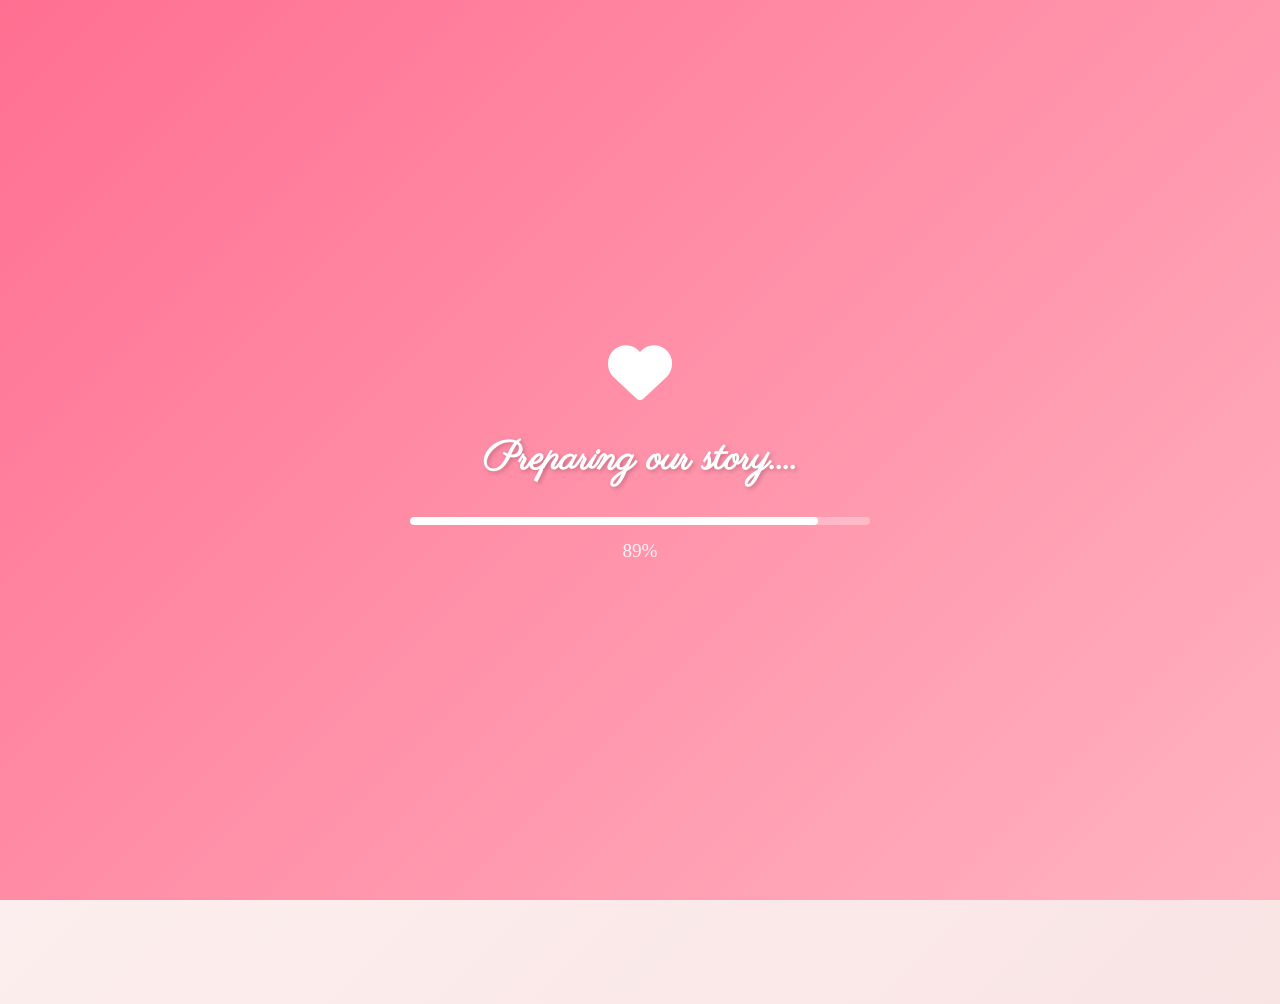
==== commit 234994d7: "Add Supabase backend, admin CRUD and SQL setup - Load story pages from Supabase with local pages.js " ====
--- a/index.html
+++ b/index.html
@@ -375,9 +375,14 @@
         <button class="btn" id="prevBtn" disabled><i class="fas fa-chevron-left"></i> Trước</button>
         <button class="btn" id="nextBtn">Sau <i class="fas fa-chevron-right"></i></button>
     </div>
+    <!-- Supabase: nếu đã điền supabase-config.js, nội dung được tải từ database.
+         Chưa cấu hình thì trang tự dùng pages.js như cũ. -->
+    <script src="https://cdn.jsdelivr.net/npm/@supabase/supabase-js@2.119.0/dist/umd/supabase.js"></script>
+    <script src="supabase-config.js"></script>
+    <script src="story-api.js"></script>
     <script src="pages.js"></script>
     <script src="music.js"></script>
     <script src="script.js"></script>
 </body>
 
-</html>
+</html>
--- a/styles.css
+++ b/styles.css
@@ -1,4 +1,4 @@
-
+﻿
         @import url('https://fonts.googleapis.com/css2?family=Parisienne&Lora:wght@400;700&display=swap');
 
         :root {
@@ -3483,3 +3483,48 @@
         height: clamp(30px, 6vw, 40px);
     }
 }
+
+/* Trang chỉ có chữ (chưa khai photos trong pages.js).
+   Vài layout chia cột ngang khi có ảnh; không có ảnh thì phải xếp dọc lại,
+   nếu không tiêu đề và đoạn chữ sẽ nằm cạnh nhau rồi tràn ra ngoài trang. */
+.page-content.is-text-only {
+    flex-direction: column;
+}
+
+.page-content.is-text-only .page-title,
+.page-content.is-text-only .collage-footer {
+    width: 100%;
+}
+
+/* Ô ảnh khai sẵn trong pages.js nhưng chưa có file -> ẩn hẳn đi.
+   Dùng !important vì các rule .layout-N đặt display cho .photo-item. */
+.photo-item.is-missing-photo,
+.photo-collage.is-missing-photo {
+    display: none !important;
+}
+
+/* Đoạn tâm sự dài thì cho cuộn trong khung, thà cuộn còn hơn bị cắt mất chữ */
+.collage-footer {
+    max-height: 100%;
+    overflow-y: auto;
+}
+
+.page-content.is-text-only .collage-footer {
+    flex-shrink: 1;
+    min-height: 0;
+}
+
+/* .layout-5 xếp ngang (tiêu đề | ảnh | chữ) nhưng .page-title lại đặt
+   width: 100%, nên ảnh và đoạn chữ bị đẩy văng ra ngoài trang.
+   Cho phép xuống dòng: tiêu đề chiếm trọn dòng đầu, ảnh và chữ chia nhau
+   dòng dưới đúng như ý đồ ban đầu. */
+.layout-5 {
+    flex-wrap: wrap;
+    align-content: flex-start;
+}
+
+.layout-5 .photo-collage,
+.layout-5 .collage-footer {
+    flex: 1 1 45%;
+    min-width: 0;
+}
